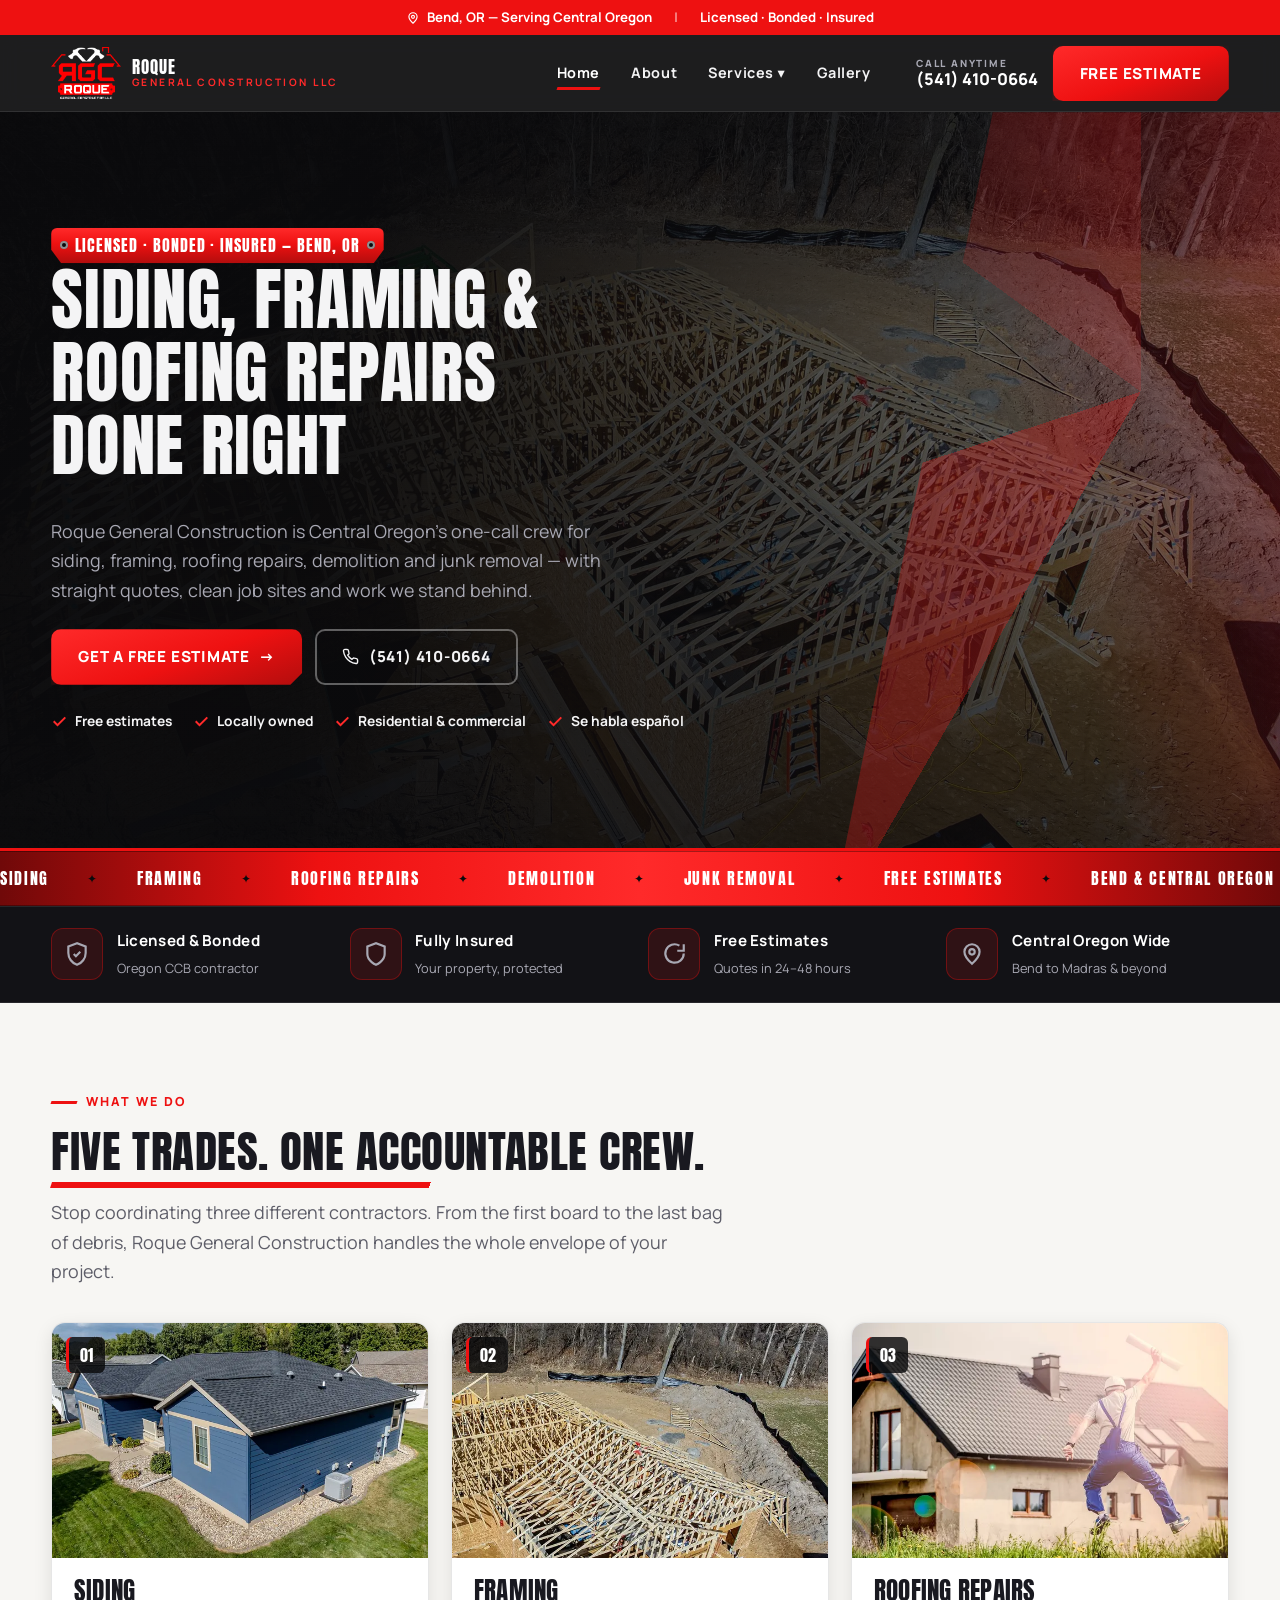
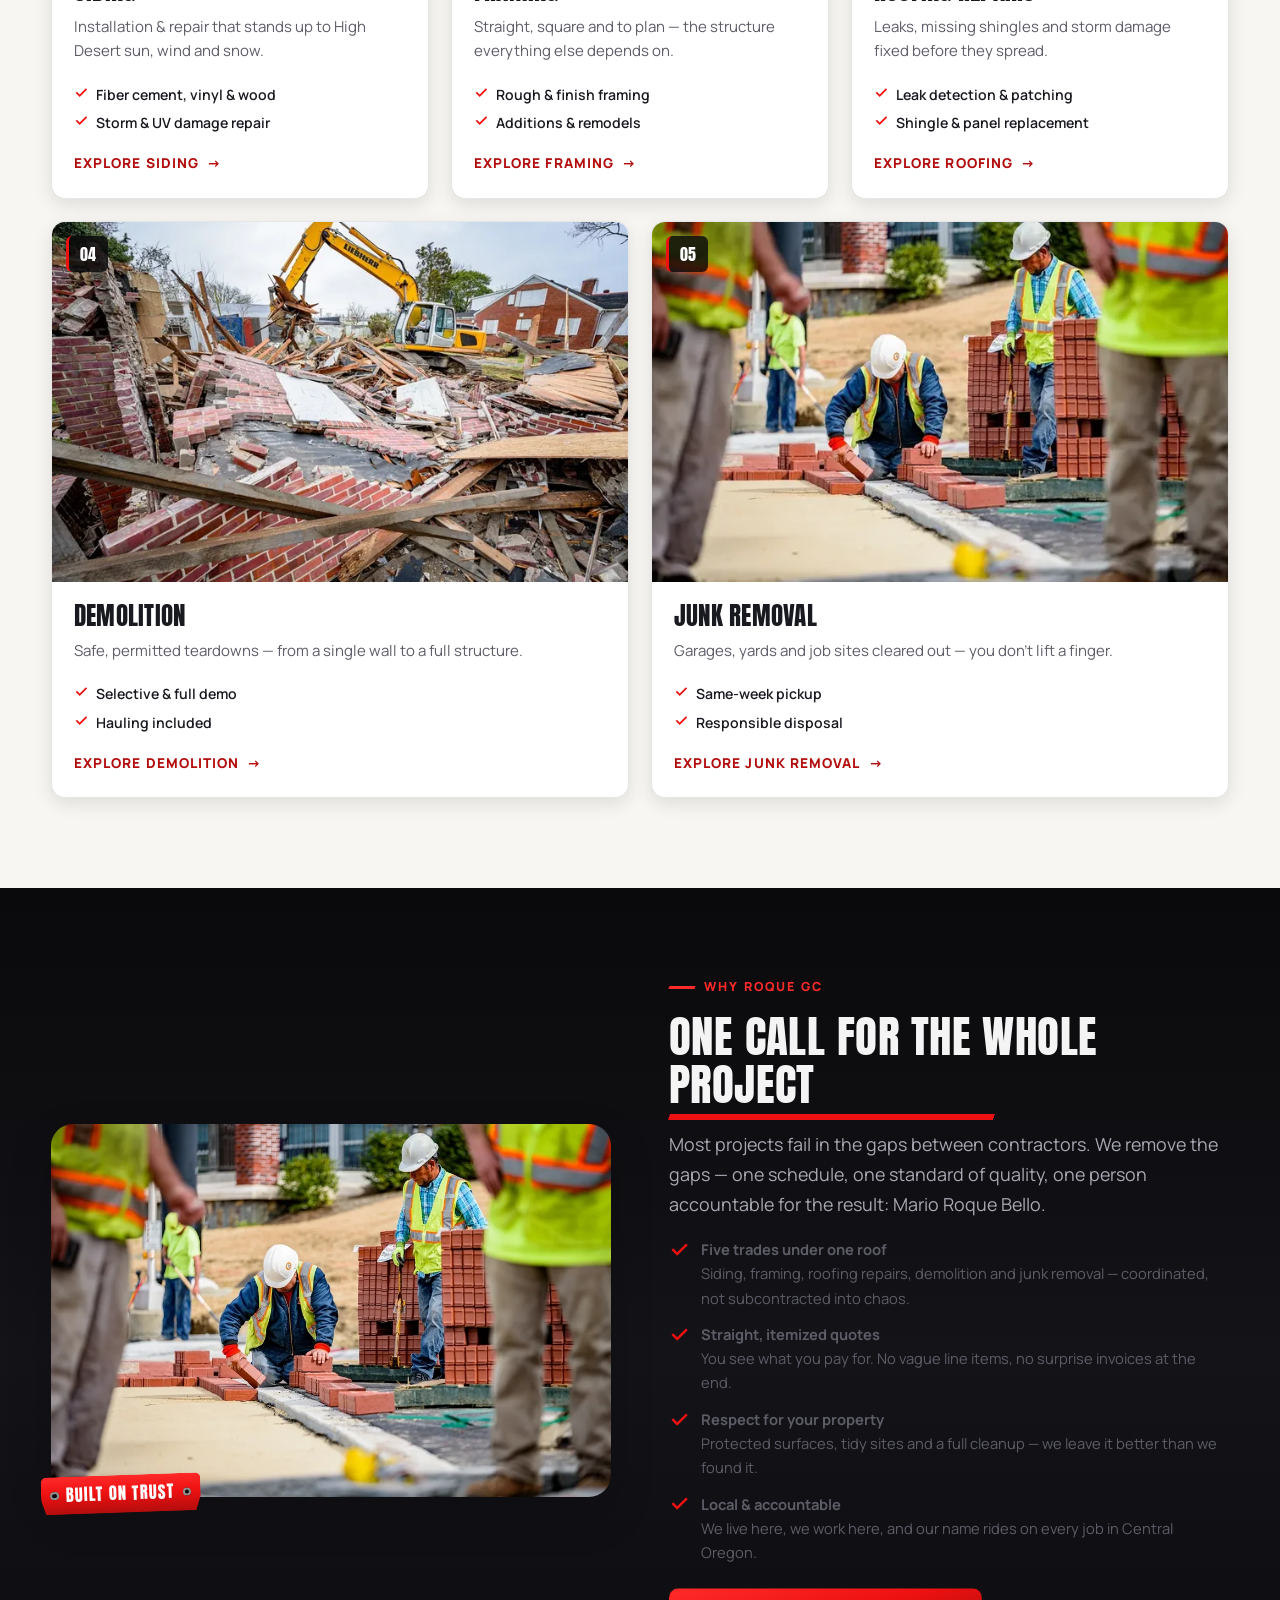
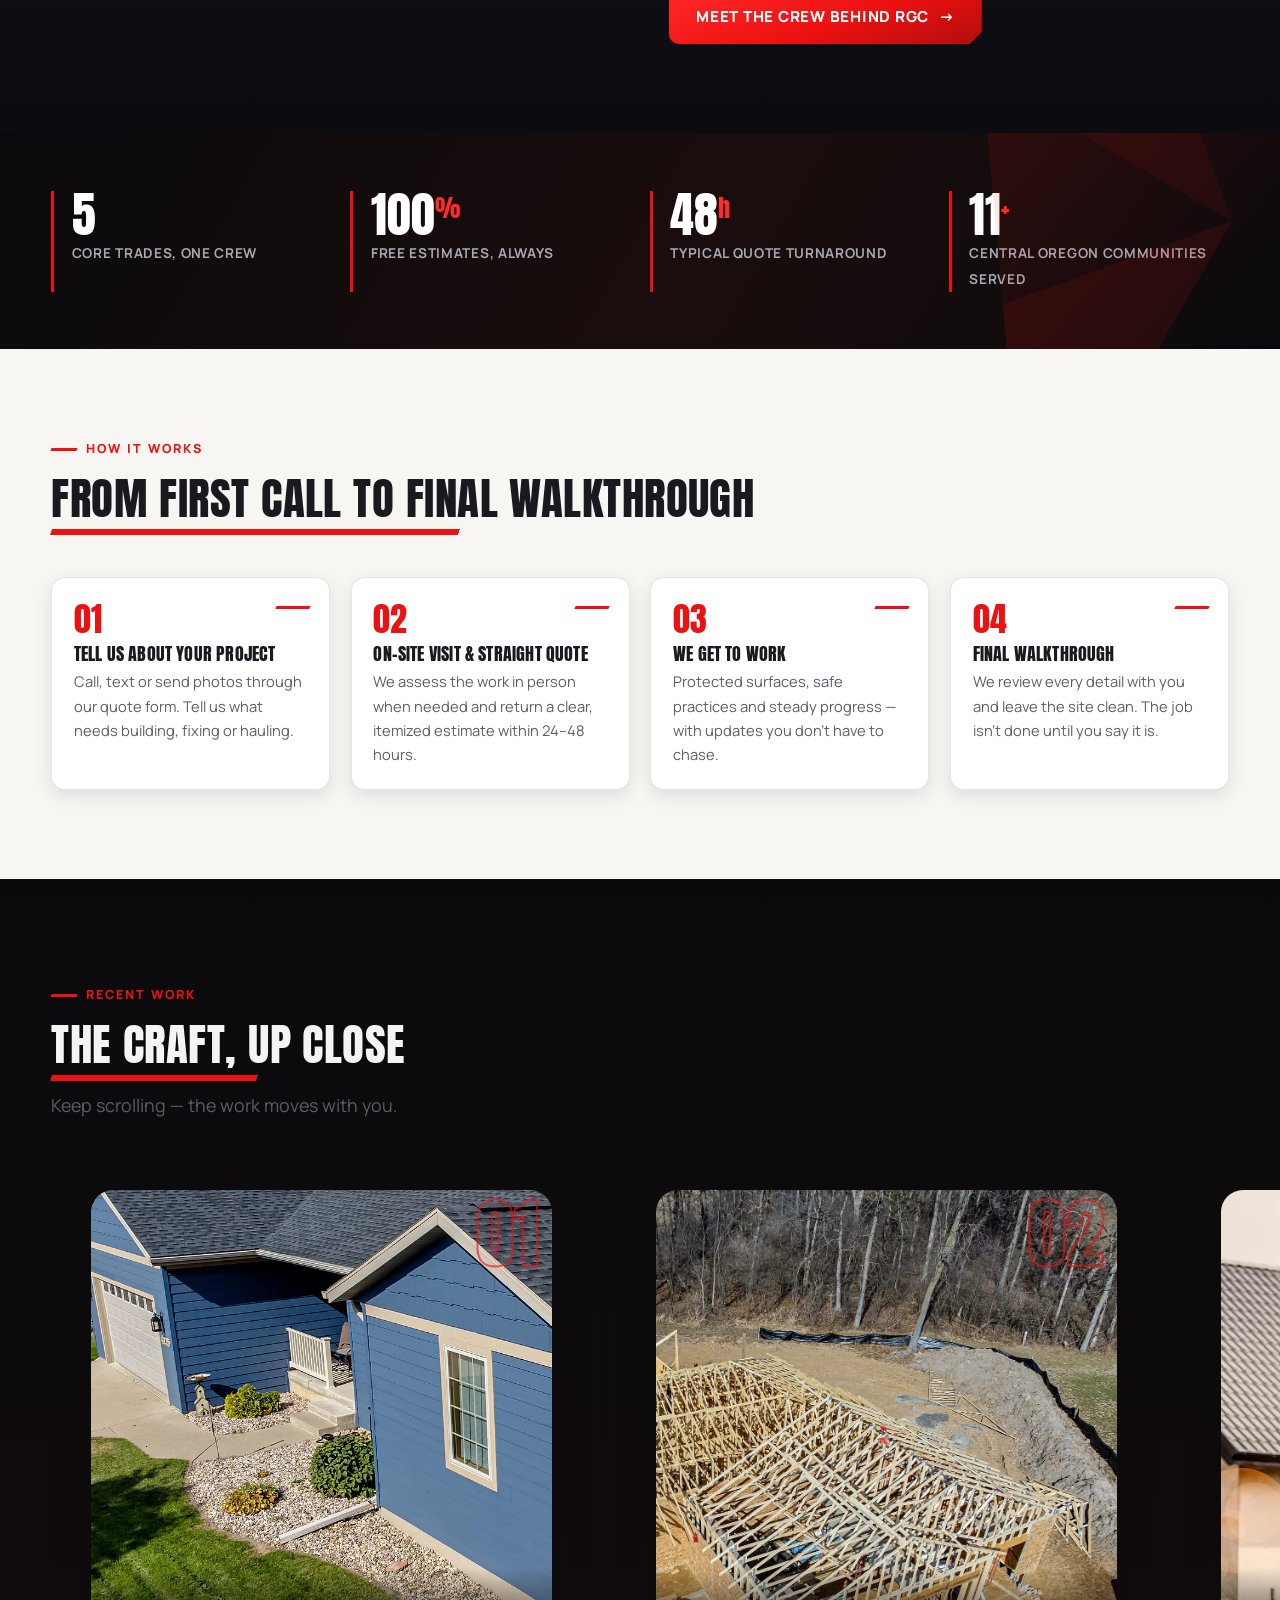
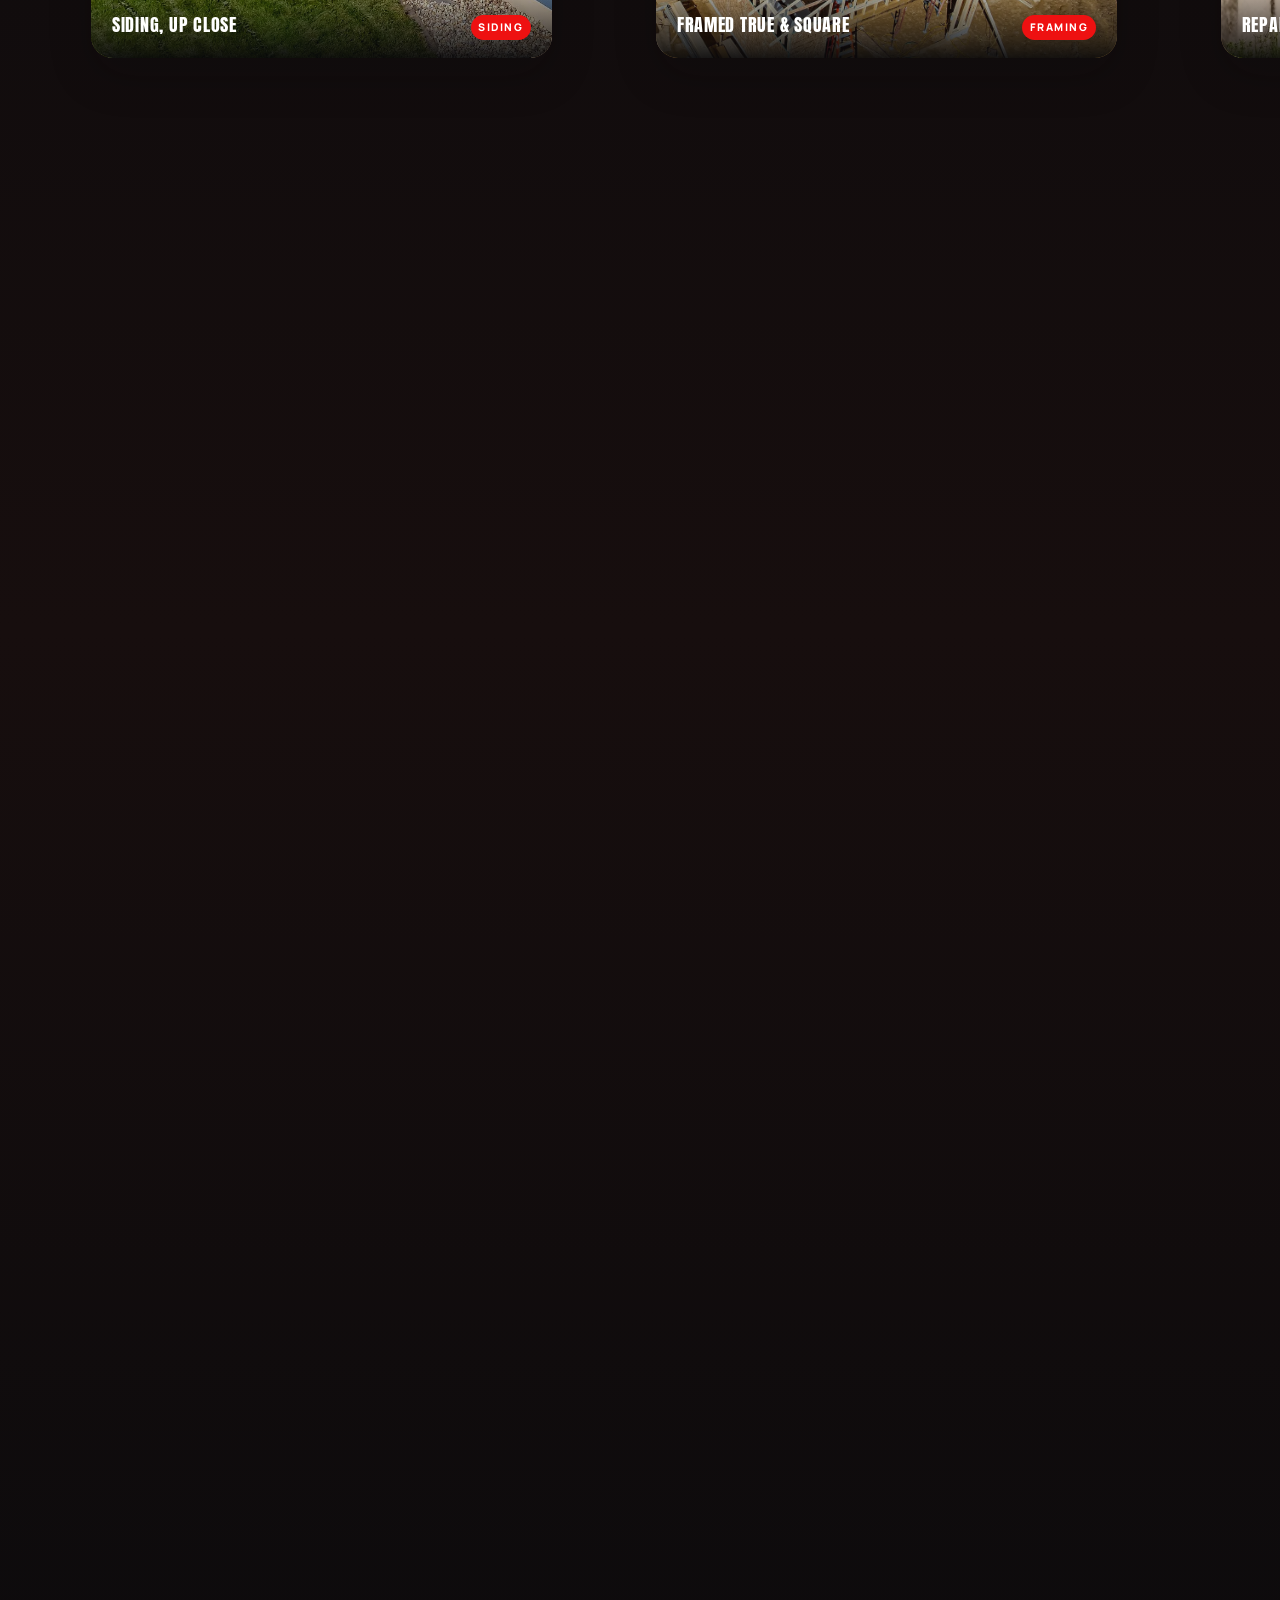
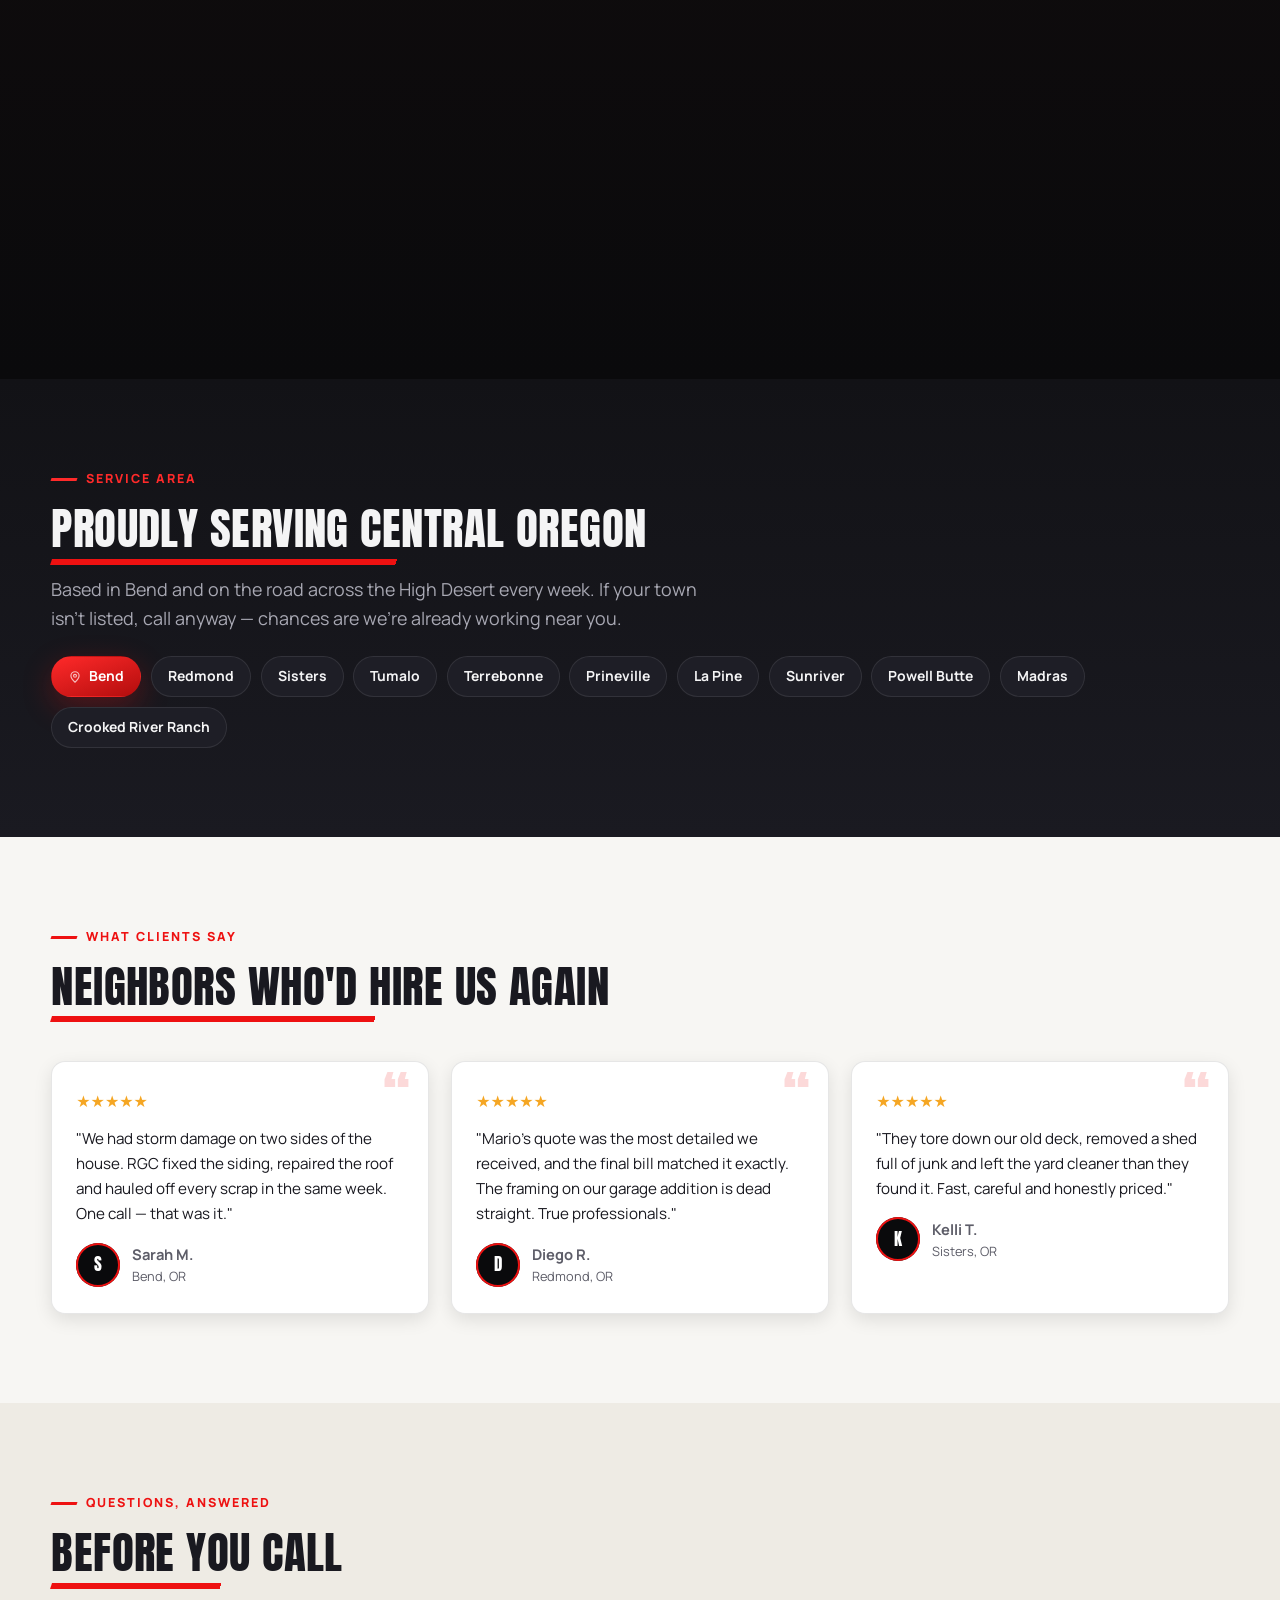
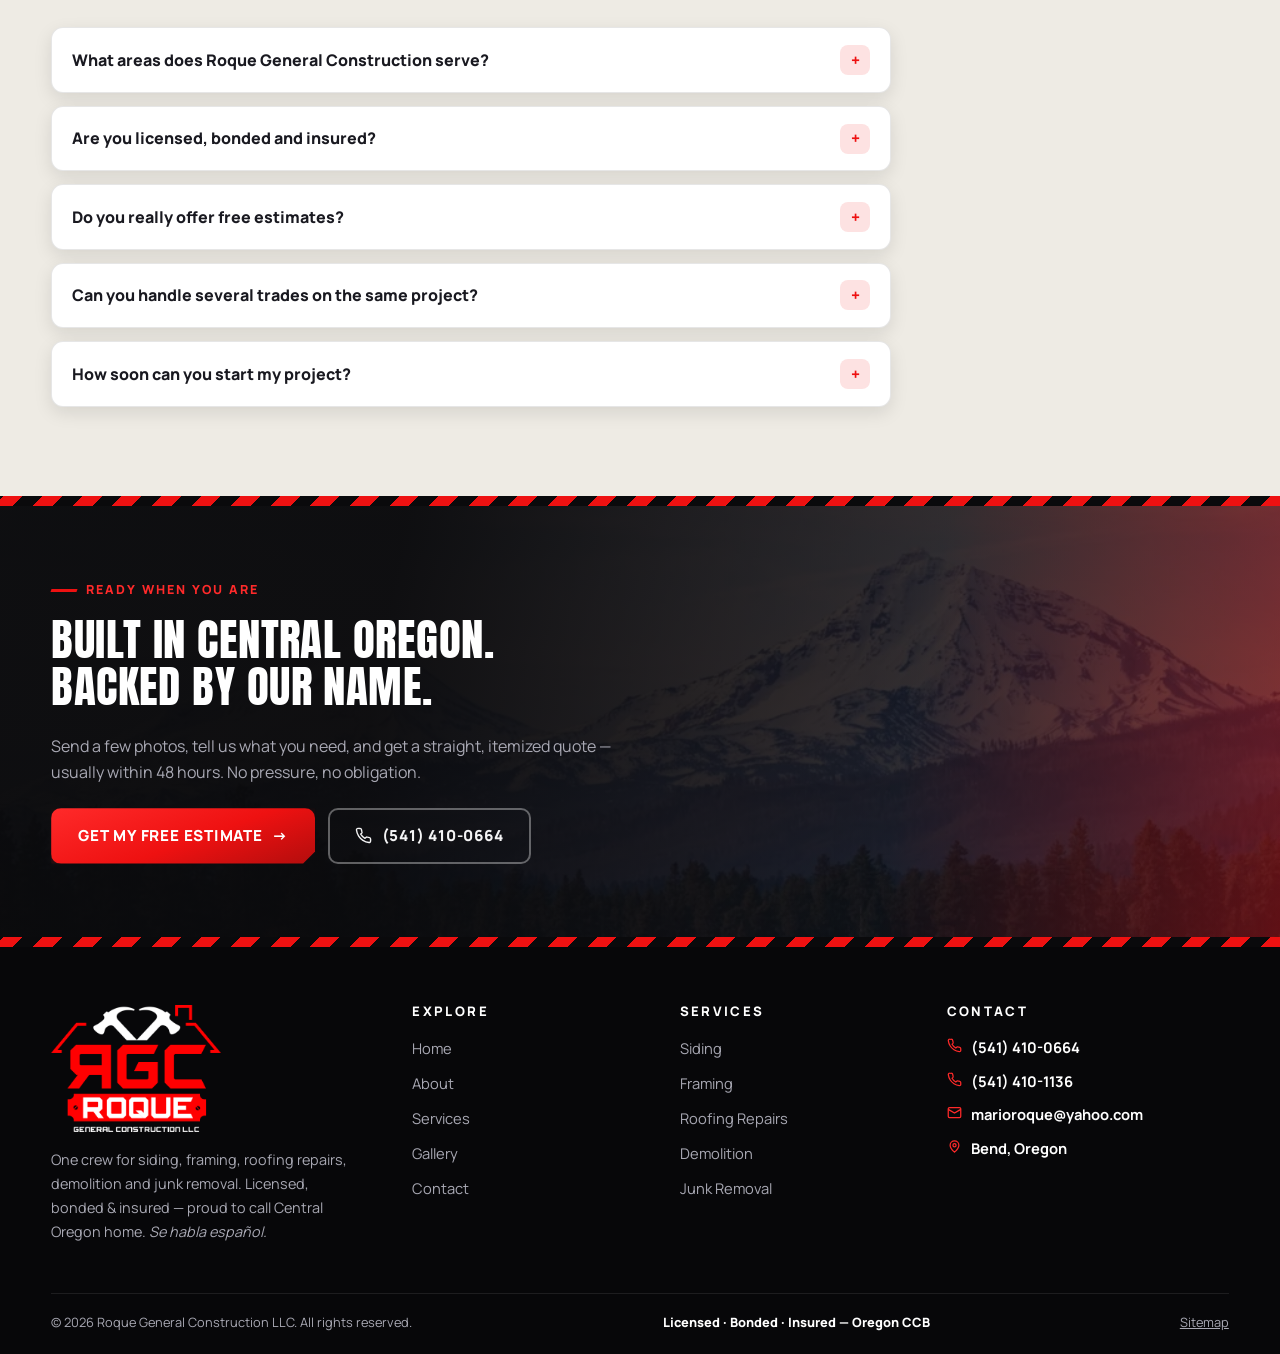
==== index.html @ 1f0d8628 "v1.6 móvil: ocultar barra superior del header (la información vive en el footer); desktop sin cambio" ====
<!DOCTYPE html>
<html lang="en-US">
<head>
  <meta charset="UTF-8">
  <meta name="viewport" content="width=device-width, initial-scale=1">
  <title>General Contractor in Bend, OR | Roque General Construction</title>
  <meta name="description" content="Licensed, bonded & insured general contractor in Bend, OR. Siding, framing, roofing repairs, demolition & junk removal. Free estimates — call (541) 410-0664.">
  <link rel="canonical" href="https://roquegeneralconstruction.com/">
  <meta name="robots" content="index, follow, max-image-preview:large">
  <meta name="geo.region" content="US-OR">
  <meta name="geo.placename" content="Bend, Oregon">
  <meta name="geo.position" content="44.0582;-121.3153">
  <meta name="ICBM" content="44.0582, -121.3153">
  <meta name="theme-color" content="#0a0a0c">

  <!-- Open Graph -->
  <meta property="og:type" content="website">
  <meta property="og:site_name" content="Roque General Construction LLC">
  <meta property="og:title" content="General Contractor in Bend, OR | Roque General Construction">
  <meta property="og:description" content="Siding, framing, roofing repairs, demolition & junk removal in Central Oregon. Licensed, bonded & insured. Free estimates.">
  <meta property="og:url" content="https://roquegeneralconstruction.com/">
  <meta property="og:image" content="https://roquegeneralconstruction.com/og-image.jpg">
  <meta property="og:image:width" content="1200">
  <meta property="og:image:height" content="630">
  <meta property="og:image:alt" content="RGC — Roque General Construction LLC logo on black with red geometric shapes">
  <meta property="og:locale" content="en_US">

  <!-- Twitter -->
  <meta name="twitter:card" content="summary_large_image">
  <meta name="twitter:title" content="General Contractor in Bend, OR | Roque General Construction">
  <meta name="twitter:description" content="Siding, framing, roofing repairs, demolition & junk removal in Central Oregon. Free estimates: (541) 410-0664.">
  <meta name="twitter:image" content="https://roquegeneralconstruction.com/og-image.jpg">

  <!-- Favicons -->
  <link rel="icon" href="/favicon.ico" sizes="48x48">
  <link rel="icon" href="/favicon.svg" type="image/svg+xml">
  <link rel="icon" href="/img/icons/favicon-32x32.png" type="image/png" sizes="32x32">
  <link rel="apple-touch-icon" href="/img/icons/apple-touch-icon.png">
  <link rel="manifest" href="/site.webmanifest">

  <!-- Fonts + CSS -->
  <link rel="preconnect" href="https://fonts.googleapis.com">
  <link rel="preconnect" href="https://fonts.gstatic.com" crossorigin>
  <link href="https://fonts.googleapis.com/css2?family=Anton&family=Manrope:wght@400;500;600;700;800&display=swap" rel="stylesheet">
  <link rel="stylesheet" href="/css/styles.css?v=10">
  <link rel="preload" as="image" href="/img/photos/hero-framing.webp" fetchpriority="high">

  <!-- Datos estructurados -->
  <script type="application/ld+json">
  {
    "@context": "https://schema.org",
    "@graph": [
      {
        "@type": ["GeneralContractor", "HomeAndConstructionBusiness"],
        "@id": "https://roquegeneralconstruction.com/#business",
        "name": "Roque General Construction LLC",
        "alternateName": "RGC — Roque General Construction",
        "url": "https://roquegeneralconstruction.com/",
        "logo": "https://roquegeneralconstruction.com/img/logo-wide.png",
        "image": "https://roquegeneralconstruction.com/og-image.jpg",
        "telephone": ["+1-541-410-0664", "+1-541-410-1136"],
        "email": "marioroque@yahoo.com",
        "founder": {
          "@type": "Person",
          "name": "Mario Roque Bello",
          "jobTitle": "General Contractor"
        },
        "address": {
          "@type": "PostalAddress",
          "addressLocality": "Bend",
          "addressRegion": "OR",
          "postalCode": "97701",
          "addressCountry": "US"
        },
        "geo": { "@type": "GeoCoordinates", "latitude": 44.0582, "longitude": -121.3153 },
        "areaServed": [
          { "@type": "City", "name": "Bend, OR" },
          { "@type": "City", "name": "Redmond, OR" },
          { "@type": "City", "name": "Sisters, OR" },
          { "@type": "City", "name": "Tumalo, OR" },
          { "@type": "City", "name": "Terrebonne, OR" },
          { "@type": "City", "name": "Prineville, OR" },
          { "@type": "City", "name": "La Pine, OR" },
          { "@type": "City", "name": "Sunriver, OR" },
          { "@type": "City", "name": "Powell Butte, OR" },
          { "@type": "City", "name": "Madras, OR" },
          { "@type": "City", "name": "Crooked River Ranch, OR" }
        ],
        "openingHoursSpecification": [
          { "@type": "OpeningHoursSpecification", "dayOfWeek": ["Monday", "Tuesday", "Wednesday", "Thursday", "Friday"], "opens": "07:00", "closes": "18:00" },
          { "@type": "OpeningHoursSpecification", "dayOfWeek": "Saturday", "opens": "08:00", "closes": "14:00" }
        ],
        "priceRange": "$$",
        "slogan": "One crew. Five trades. Built right.",
        "knowsAbout": ["Siding installation", "Siding repair", "Framing", "Roofing repairs", "Roof replacement", "Residential demolition", "Junk removal", "General contracting"]
      },
      {
        "@type": "WebSite",
        "@id": "https://roquegeneralconstruction.com/#website",
        "url": "https://roquegeneralconstruction.com/",
        "name": "Roque General Construction LLC",
        "publisher": { "@id": "https://roquegeneralconstruction.com/#business" },
        "inLanguage": "en-US"
      },
      {
        "@type": "WebPage",
        "@id": "https://roquegeneralconstruction.com/#webpage",
        "url": "https://roquegeneralconstruction.com/",
        "name": "General Contractor in Bend, OR | Roque General Construction",
        "description": "Siding, framing, roofing repairs, demolition & junk removal in Bend and Central Oregon. Licensed, bonded & insured with free estimates.",
        "isPartOf": { "@id": "https://roquegeneralconstruction.com/#website" },
        "about": { "@id": "https://roquegeneralconstruction.com/#business" },
        "inLanguage": "en-US"
      },
      {
        "@type": "OfferCatalog",
        "@id": "https://roquegeneralconstruction.com/#catalog",
        "name": "Construction Services",
        "itemListElement": [
          { "@type": "Offer", "itemOffered": { "@type": "Service", "name": "Siding Installation & Repair", "url": "https://roquegeneralconstruction.com/services/siding" } },
          { "@type": "Offer", "itemOffered": { "@type": "Service", "name": "Framing", "url": "https://roquegeneralconstruction.com/services/framing" } },
          { "@type": "Offer", "itemOffered": { "@type": "Service", "name": "Roofing Repairs", "url": "https://roquegeneralconstruction.com/services/roofing-repairs" } },
          { "@type": "Offer", "itemOffered": { "@type": "Service", "name": "Demolition", "url": "https://roquegeneralconstruction.com/services/demolition" } },
          { "@type": "Offer", "itemOffered": { "@type": "Service", "name": "Junk Removal", "url": "https://roquegeneralconstruction.com/services/junk-removal" } }
        ]
      },
      {
        "@type": "FAQPage",
        "@id": "https://roquegeneralconstruction.com/#faq",
        "mainEntity": [
          {
            "@type": "Question",
            "name": "What areas does Roque General Construction serve?",
            "acceptedAnswer": { "@type": "Answer", "text": "We are based in Bend, Oregon and serve all of Central Oregon, including Redmond, Sisters, Tumalo, Terrebonne, Prineville, La Pine, Sunriver, Powell Butte, Madras and Crooked River Ranch. If you are close by, just call — we will confirm availability the same day." }
          },
          {
            "@type": "Question",
            "name": "Are you licensed, bonded and insured?",
            "acceptedAnswer": { "@type": "Answer", "text": "Yes. Roque General Construction LLC is a licensed, bonded and insured Oregon contractor. We are happy to share our license number and certificate of insurance before any work begins." }
          },
          {
            "@type": "Question",
            "name": "Do you really offer free estimates?",
            "acceptedAnswer": { "@type": "Answer", "text": "Yes — every estimate is 100% free with no obligation. Send a few photos through our quote form or request an on-site visit, and you will get a clear, itemized quote." }
          },
          {
            "@type": "Question",
            "name": "Can you handle several trades on the same project?",
            "acceptedAnswer": { "@type": "Answer", "text": "That is exactly what we do best. With siding, framing, roofing repairs, demolition and junk removal under one roof, you get one crew, one schedule and one point of contact instead of juggling multiple contractors." }
          },
          {
            "@type": "Question",
            "name": "How soon can you start my project?",
            "acceptedAnswer": { "@type": "Answer", "text": "Most estimates are returned within 24 to 48 hours. Scheduling depends on the season and project size, but we always give you a realistic start date up front — and we show up when we say we will." }
          }
        ]
      }
    ]
  }
  </script>

  <script src="/js/main.js?v=10" defer></script>
</head>
<body>
  <a class="skip-link" href="#main">Skip to main content</a>

  <!-- Topbar -->
  <div class="topbar">
    <div class="container topbar__row">
      <span class="tb-item"><svg width="14" height="14" viewBox="0 0 24 24" fill="none" stroke="currentColor" stroke-width="2" stroke-linecap="round" stroke-linejoin="round" aria-hidden="true"><path d="M12 21s7-6.1 7-11a7 7 0 1 0-14 0c0 4.9 7 11 7 11z"/><circle cx="12" cy="10" r="2.5"/></svg>Bend, OR — Serving Central Oregon</span>
      <span class="sep" aria-hidden="true">|</span>
      <span>Licensed · Bonded · Insured</span>
    </div>
  </div>

  <!-- Header -->
  <header class="site-header">
    <div class="container header__row">
      <a class="brand" href="/" aria-current="page">
        <img src="/img/logo-wide.png" alt="RGC — Roque General Construction LLC logo" width="243" height="186">
        <span class="brand__name">
          <b>Roque</b>
          <span>General Construction LLC</span>
        </span>
      </a>
      <nav class="main-nav" aria-label="Main navigation">
        <ul>
          <li><a href="/" aria-current="page">Home</a></li>
          <li><a href="/about">About</a></li>
          <li class="nav-item" id="nav-services">
            <details class="nav-item">
              <summary aria-label="Services menu">Services ▾</summary>
              <div class="nav-drop">
                <a href="/services/siding"><span class="n">01</span> Siding</a>
                <a href="/services/framing"><span class="n">02</span> Framing</a>
                <a href="/services/roofing-repairs"><span class="n">03</span> Roofing Repairs</a>
                <a href="/services/demolition"><span class="n">04</span> Demolition</a>
                <a href="/services/junk-removal"><span class="n">05</span> Junk Removal</a>
                <a href="/services"><span class="n">→</span> All services</a>
              </div>
            </details>
          </li>
          <li><a href="/gallery">Gallery</a></li>
        </ul>
      </nav>
      <div class="header__cta">
        <a class="header__phone" href="tel:+15414100664">
          <small>Call anytime</small>
          <b>(541) 410-0664</b>
        </a>
        <a class="btn btn--primary" href="/contact">Free Estimate</a>
      </div>
      <button class="nav-toggle" aria-label="Open menu" aria-expanded="false" aria-controls="drawer"><span></span></button>
    </div>
  </header>

  <!-- Drawer móvil -->
  <div class="drawer" id="drawer" aria-hidden="true">
    <div class="drawer__scrim"></div>
    <aside class="drawer__panel" role="dialog" aria-modal="true" aria-label="Menu">
      <div class="drawer__head">
        <img src="/img/logo-wide.png" alt="RGC — Roque General Construction LLC" width="145" height="111">
        <button class="drawer__close" aria-label="Close menu">×</button>
      </div>
      <nav aria-label="Mobile navigation">
        <ul>
          <li><a href="/">Home</a></li>
          <li><a href="/about">About</a></li>
          <li>
            <details>
              <summary>Services <span class="chev">▾</span></summary>
              <ul>
                <li><a href="/services/siding">Siding</a></li>
                <li><a href="/services/framing">Framing</a></li>
                <li><a href="/services/roofing-repairs">Roofing Repairs</a></li>
                <li><a href="/services/demolition">Demolition</a></li>
                <li><a href="/services/junk-removal">Junk Removal</a></li>
                <li><a href="/services">All services</a></li>
              </ul>
            </details>
          </li>
          <li><a href="/gallery">Gallery</a></li>
        </ul>
      </nav>
      <div class="drawer__cta">
        <a class="btn btn--primary" href="/contact">Get a Free Estimate</a>
        <a class="btn btn--ghost" href="tel:+15414100664"><svg width="17" height="17" viewBox="0 0 24 24" fill="none" stroke="currentColor" stroke-width="2" stroke-linecap="round" stroke-linejoin="round" aria-hidden="true"><path d="M22 16.9v3a2 2 0 0 1-2.2 2 19.8 19.8 0 0 1-8.6-3.1 19.5 19.5 0 0 1-6-6A19.8 19.8 0 0 1 2.1 4.2 2 2 0 0 1 4.1 2h3a2 2 0 0 1 2 1.7c.1 1 .4 2 .7 2.9a2 2 0 0 1-.4 2.1L8.1 10a16 16 0 0 0 6 6l1.3-1.3a2 2 0 0 1 2.1-.4c.9.3 1.9.6 2.9.7a2 2 0 0 1 1.6 2z"/></svg>(541) 410-0664</a>
        <p class="drawer__meta">Bend, OR · Mon–Fri 7am–6pm, Sat 8am–2pm<br>Licensed · Bonded · Insured</p>
      </div>
    </aside>
  </div>

  <main id="main">
    <!-- HERO -->
    <section class="hero hero--video">
      <video class="hero__bg" autoplay muted loop playsinline preload="metadata" poster="/img/photos/hero-framing.webp" aria-hidden="true" tabindex="-1">
        <source src="/videos/hero-bg.mp4" type="video/mp4">
      </video>
      <div class="hero__overlay" aria-hidden="true"></div>
      <div class="container hero__content">
        <span class="plate">Licensed · Bonded · Insured — Bend, OR</span>
        <h1>Siding, Framing &amp; <span class="accent">Roofing Repairs</span> Done Right</h1>
        <p class="hero__sub">Roque General Construction is Central Oregon's one-call crew for siding, framing, roofing repairs, demolition and junk removal — with straight quotes, clean job sites and work we stand behind.</p>
        <div class="hero__actions">
          <a class="btn btn--primary" href="/contact">Get a Free Estimate <span class="btn-arrow">→</span></a>
          <a class="btn btn--ghost" href="tel:+15414100664"><svg width="17" height="17" viewBox="0 0 24 24" fill="none" stroke="currentColor" stroke-width="2" stroke-linecap="round" stroke-linejoin="round" aria-hidden="true"><path d="M22 16.9v3a2 2 0 0 1-2.2 2 19.8 19.8 0 0 1-8.6-3.1 19.5 19.5 0 0 1-6-6A19.8 19.8 0 0 1 2.1 4.2 2 2 0 0 1 4.1 2h3a2 2 0 0 1 2 1.7c.1 1 .4 2 .7 2.9a2 2 0 0 1-.4 2.1L8.1 10a16 16 0 0 0 6 6l1.3-1.3a2 2 0 0 1 2.1-.4c.9.3 1.9.6 2.9.7a2 2 0 0 1 1.6 2z"/></svg>(541) 410-0664</a>
        </div>
        <ul class="hero__badges">
          <li><svg width="16" height="16" viewBox="0 0 16 16" fill="currentColor" aria-hidden="true"><path d="M6.5 12.5 2 8l1.4-1.4 3.1 3.1L13.6 2.7 15 4.1z"/></svg> Free estimates</li>
          <li><svg width="16" height="16" viewBox="0 0 16 16" fill="currentColor" aria-hidden="true"><path d="M6.5 12.5 2 8l1.4-1.4 3.1 3.1L13.6 2.7 15 4.1z"/></svg> Locally owned</li>
          <li><svg width="16" height="16" viewBox="0 0 16 16" fill="currentColor" aria-hidden="true"><path d="M6.5 12.5 2 8l1.4-1.4 3.1 3.1L13.6 2.7 15 4.1z"/></svg> Residential &amp; commercial</li>
          <li><svg width="16" height="16" viewBox="0 0 16 16" fill="currentColor" aria-hidden="true"><path d="M6.5 12.5 2 8l1.4-1.4 3.1 3.1L13.6 2.7 15 4.1z"/></svg> Se habla español</li>
        </ul>
      </div>
    </section>

    <!-- TICKER DE OFICIOS -->
    <div class="trade-ticker" aria-hidden="true">
      <div class="ticker__track">
        <span>Siding</span><span>Framing</span><span>Roofing Repairs</span><span>Demolition</span><span>Junk Removal</span><span>Free Estimates</span><span>Bend &amp; Central Oregon</span>
        <span>Siding</span><span>Framing</span><span>Roofing Repairs</span><span>Demolition</span><span>Junk Removal</span><span>Free Estimates</span><span>Bend &amp; Central Oregon</span>
      </div>
    </div>

    <!-- TRUSTBAR -->
    <section class="trustbar" aria-label="Why homeowners trust us">
      <div class="container trustbar__grid">
        <div class="trust reveal">
          <span class="trust__icon"><svg width="26" height="26" viewBox="0 0 24 24" fill="none" stroke="currentColor" stroke-width="2" aria-hidden="true"><path d="M12 2 4 5v6c0 5 3.4 9.4 8 11 4.6-1.6 8-6 8-11V5l-8-3z"/><path d="M9 12l2 2 4-4"/></svg></span>
          <div><b>Licensed &amp; Bonded</b><span>Oregon CCB contractor</span></div>
        </div>
        <div class="trust reveal reveal-d1">
          <span class="trust__icon"><svg width="26" height="26" viewBox="0 0 24 24" fill="none" stroke="currentColor" stroke-width="2" aria-hidden="true"><path d="M12 22s8-3.5 8-10V5l-8-3-8 3v7c0 6.5 8 10 8 10z"/></svg></span>
          <div><b>Fully Insured</b><span>Your property, protected</span></div>
        </div>
        <div class="trust reveal reveal-d2">
          <span class="trust__icon"><svg width="26" height="26" viewBox="0 0 24 24" fill="none" stroke="currentColor" stroke-width="2" aria-hidden="true"><path d="M21 11.5a8.5 8.5 0 1 1-4-7.2"/><path d="M21 3v6h-6"/></svg></span>
          <div><b>Free Estimates</b><span>Quotes in 24–48 hours</span></div>
        </div>
        <div class="trust reveal reveal-d3">
          <span class="trust__icon"><svg width="26" height="26" viewBox="0 0 24 24" fill="none" stroke="currentColor" stroke-width="2" aria-hidden="true"><path d="M12 21s7-6.1 7-11a7 7 0 1 0-14 0c0 4.9 7 11 7 11z"/><circle cx="12" cy="10" r="2.5"/></svg></span>
          <div><b>Central Oregon Wide</b><span>Bend to Madras &amp; beyond</span></div>
        </div>
      </div>
    </section>

    <!-- SERVICIOS -->
    <section class="section" id="services">
      <div class="container">
        <p class="eyebrow">What we do</p>
        <h2 class="headline-mark">Five trades. One accountable crew.</h2>
        <p class="lead" style="margin-bottom:2.2rem">Stop coordinating three different contractors. From the first board to the last bag of debris, Roque General Construction handles the whole envelope of your project.</p>
        <div class="services-grid services-grid--5">
          <a class="service-card reveal" href="/services/siding">
            <span class="service-card__media">
              <span class="service-card__num">01</span>
              <img src="/img/photos/siding-house-640.webp" alt="House with freshly installed blue fiber cement siding and a new dark shingle roof" loading="lazy" width="680" height="510">
            </span>
            <span class="service-card__body">
              <h3>Siding</h3>
              <p>Installation &amp; repair that stands up to High Desert sun, wind and snow.</p>
              <ul class="service-card__list">
                <li><svg width="14" height="14" viewBox="0 0 16 16" fill="currentColor" aria-hidden="true"><path d="M6.5 12.5 2 8l1.4-1.4 3.1 3.1L13.6 2.7 15 4.1z"/></svg> Fiber cement, vinyl &amp; wood</li>
                <li><svg width="14" height="14" viewBox="0 0 16 16" fill="currentColor" aria-hidden="true"><path d="M6.5 12.5 2 8l1.4-1.4 3.1 3.1L13.6 2.7 15 4.1z"/></svg> Storm &amp; UV damage repair</li>
              </ul>
              <span class="service-card__more">Explore Siding <span class="btn-arrow">→</span></span>
            </span>
          </a>
          <a class="service-card reveal reveal-d1" href="/services/framing">
            <span class="service-card__media">
              <span class="service-card__num">02</span>
              <img src="/img/photos/framing-aerial-640.webp" alt="Aerial view of new roof trusses framed on a residential build" loading="lazy" width="680" height="613">
            </span>
            <span class="service-card__body">
              <h3>Framing</h3>
              <p>Straight, square and to plan — the structure everything else depends on.</p>
              <ul class="service-card__list">
                <li><svg width="14" height="14" viewBox="0 0 16 16" fill="currentColor" aria-hidden="true"><path d="M6.5 12.5 2 8l1.4-1.4 3.1 3.1L13.6 2.7 15 4.1z"/></svg> Rough &amp; finish framing</li>
                <li><svg width="14" height="14" viewBox="0 0 16 16" fill="currentColor" aria-hidden="true"><path d="M6.5 12.5 2 8l1.4-1.4 3.1 3.1L13.6 2.7 15 4.1z"/></svg> Additions &amp; remodels</li>
              </ul>
              <span class="service-card__more">Explore Framing <span class="btn-arrow">→</span></span>
            </span>
          </a>
          <a class="service-card reveal reveal-d2" href="/services/roofing-repairs">
            <span class="service-card__media">
              <span class="service-card__num">03</span>
              <img src="/img/photos/roofing-worker-640.webp" alt="Roofer securing metal roofing panels with a hammer under a warm sky" loading="lazy" width="680" height="452">
            </span>
            <span class="service-card__body">
              <h3>Roofing Repairs</h3>
              <p>Leaks, missing shingles and storm damage fixed before they spread.</p>
              <ul class="service-card__list">
                <li><svg width="14" height="14" viewBox="0 0 16 16" fill="currentColor" aria-hidden="true"><path d="M6.5 12.5 2 8l1.4-1.4 3.1 3.1L13.6 2.7 15 4.1z"/></svg> Leak detection &amp; patching</li>
                <li><svg width="14" height="14" viewBox="0 0 16 16" fill="currentColor" aria-hidden="true"><path d="M6.5 12.5 2 8l1.4-1.4 3.1 3.1L13.6 2.7 15 4.1z"/></svg> Shingle &amp; panel replacement</li>
              </ul>
              <span class="service-card__more">Explore Roofing <span class="btn-arrow">→</span></span>
            </span>
          </a>
          <a class="service-card reveal" href="/services/demolition">
            <span class="service-card__media">
              <span class="service-card__num">04</span>
              <img src="/img/photos/demolition-excavator-640.webp" alt="Excavator tearing down an old structure at a residential demolition site" loading="lazy" width="680" height="452">
            </span>
            <span class="service-card__body">
              <h3>Demolition</h3>
              <p>Safe, permitted teardowns — from a single wall to a full structure.</p>
              <ul class="service-card__list">
                <li><svg width="14" height="14" viewBox="0 0 16 16" fill="currentColor" aria-hidden="true"><path d="M6.5 12.5 2 8l1.4-1.4 3.1 3.1L13.6 2.7 15 4.1z"/></svg> Selective &amp; full demo</li>
                <li><svg width="14" height="14" viewBox="0 0 16 16" fill="currentColor" aria-hidden="true"><path d="M6.5 12.5 2 8l1.4-1.4 3.1 3.1L13.6 2.7 15 4.1z"/></svg> Hauling included</li>
              </ul>
              <span class="service-card__more">Explore Demolition <span class="btn-arrow">→</span></span>
            </span>
          </a>
          <a class="service-card reveal reveal-d1" href="/services/junk-removal">
            <span class="service-card__media">
              <span class="service-card__num">05</span>
              <img src="/img/photos/crew-hivis-640.webp" alt="RGC crew loading debris and junk on a work site" loading="lazy" width="680" height="452">
            </span>
            <span class="service-card__body">
              <h3>Junk Removal</h3>
              <p>Garages, yards and job sites cleared out — you don't lift a finger.</p>
              <ul class="service-card__list">
                <li><svg width="14" height="14" viewBox="0 0 16 16" fill="currentColor" aria-hidden="true"><path d="M6.5 12.5 2 8l1.4-1.4 3.1 3.1L13.6 2.7 15 4.1z"/></svg> Same-week pickup</li>
                <li><svg width="14" height="14" viewBox="0 0 16 16" fill="currentColor" aria-hidden="true"><path d="M6.5 12.5 2 8l1.4-1.4 3.1 3.1L13.6 2.7 15 4.1z"/></svg> Responsible disposal</li>
              </ul>
              <span class="service-card__more">Explore Junk Removal <span class="btn-arrow">→</span></span>
            </span>
          </a>
        </div>
      </div>
    </section>

    <!-- POR QUÉ RGC -->
    <section class="section section--dark">
      <div class="container split">
        <div class="split__media reveal">
          <img src="/img/photos/crew-hivis.webp" alt="Roque General Construction crew members working together on a build site" loading="lazy" width="1024" height="681">
          <span class="plate plate-float">Built on trust</span>
        </div>
        <div class="reveal reveal-d1">
          <p class="eyebrow">Why Roque GC</p>
          <h2 class="headline-mark">One call for the whole project</h2>
          <p class="lead">Most projects fail in the gaps between contractors. We remove the gaps — one schedule, one standard of quality, one person accountable for the result: Mario Roque Bello.</p>
          <ul class="checklist">
            <li><svg width="20" height="20" viewBox="0 0 16 16" fill="currentColor" aria-hidden="true"><path d="M6.5 12.5 2 8l1.4-1.4 3.1 3.1L13.6 2.7 15 4.1z"/></svg><span><b>Five trades under one roof</b> <span>Siding, framing, roofing repairs, demolition and junk removal — coordinated, not subcontracted into chaos.</span></span></li>
            <li><svg width="20" height="20" viewBox="0 0 16 16" fill="currentColor" aria-hidden="true"><path d="M6.5 12.5 2 8l1.4-1.4 3.1 3.1L13.6 2.7 15 4.1z"/></svg><span><b>Straight, itemized quotes</b> <span>You see what you pay for. No vague line items, no surprise invoices at the end.</span></span></li>
            <li><svg width="20" height="20" viewBox="0 0 16 16" fill="currentColor" aria-hidden="true"><path d="M6.5 12.5 2 8l1.4-1.4 3.1 3.1L13.6 2.7 15 4.1z"/></svg><span><b>Respect for your property</b> <span>Protected surfaces, tidy sites and a full cleanup — we leave it better than we found it.</span></span></li>
            <li><svg width="20" height="20" viewBox="0 0 16 16" fill="currentColor" aria-hidden="true"><path d="M6.5 12.5 2 8l1.4-1.4 3.1 3.1L13.6 2.7 15 4.1z"/></svg><span><b>Local &amp; accountable</b> <span>We live here, we work here, and our name rides on every job in Central Oregon.</span></span></li>
          </ul>
          <a class="btn btn--primary" href="/about">Meet the crew behind RGC <span class="btn-arrow">→</span></a>
        </div>
      </div>
    </section>

    <!-- STATS -->
    <section class="stats section--tight" aria-label="Roque General Construction in numbers">
      <div class="container stats__grid">
        <div class="stat reveal"><b><span data-counter="5">5</span></b><span>Core trades, one crew</span></div>
        <div class="stat reveal reveal-d1"><b><span data-counter="100">100</span><sup>%</sup></b><span>Free estimates, always</span></div>
        <div class="stat reveal reveal-d2"><b><span data-counter="48">48</span><sup>h</sup></b><span>Typical quote turnaround</span></div>
        <div class="stat reveal reveal-d3"><b><span data-counter="11">11</span><sup>+</sup></b><span>Central Oregon communities served</span></div>
      </div>
    </section>

    <!-- PROCESO -->
    <section class="section">
      <div class="container">
        <p class="eyebrow">How it works</p>
        <h2 class="headline-mark">From first call to final walkthrough</h2>
        <ol class="steps">
          <li class="reveal">
            <h3>Tell us about your project</h3>
            <p>Call, text or send photos through our quote form. Tell us what needs building, fixing or hauling.</p>
          </li>
          <li class="reveal reveal-d1">
            <h3>On-site visit &amp; straight quote</h3>
            <p>We assess the work in person when needed and return a clear, itemized estimate within 24–48 hours.</p>
          </li>
          <li class="reveal reveal-d2">
            <h3>We get to work</h3>
            <p>Protected surfaces, safe practices and steady progress — with updates you don't have to chase.</p>
          </li>
          <li class="reveal reveal-d3">
            <h3>Final walkthrough</h3>
            <p>We review every detail with you and leave the site clean. The job isn't done until you say it is.</p>
          </li>
        </ol>
      </div>
    </section>

    <!-- TRABAJO: SCROLL HORIZONTAL PILOTEADO -->
    <section class="hscroll" id="work">
      <div class="hscroll__sticky">
        <div class="hscroll__inner">
          <div>
            <p class="eyebrow">Recent work</p>
            <h2 class="headline-mark">The craft, up close</h2>
            <p class="lead">Keep scrolling — the work moves with you.</p>
          </div>
          <span class="hs-hint" aria-hidden="true">Swipe
            <svg width="16" height="16" viewBox="0 0 24 24" fill="none" stroke="currentColor" stroke-width="2.5" stroke-linecap="round" stroke-linejoin="round"><path d="m9 18 6-6-6-6"/></svg>
          </span>
        </div>
        <div class="hscroll__track">
          <figure class="hp">
            <span class="hp__num" aria-hidden="true">01</span>
            <img src="/img/photos/siding-detail.webp" alt="Close-up of new fiber cement siding and crisp corner trim" loading="lazy" width="920" height="780">
            <figcaption><b>Siding, up close</b><span class="hp__tag">Siding</span></figcaption>
          </figure>
          <figure class="hp">
            <span class="hp__num" aria-hidden="true">02</span>
            <img src="/img/photos/framing-aerial.webp" alt="Aerial view of new wooden roof trusses framed on a residential build" loading="lazy" width="1220" height="1101">
            <figcaption><b>Framed true &amp; square</b><span class="hp__tag">Framing</span></figcaption>
          </figure>
          <figure class="hp">
            <span class="hp__num" aria-hidden="true">03</span>
            <img src="/img/photos/roofing-detail.webp" alt="Roofer fastening panels during an active roof repair" loading="lazy" width="860" height="630">
            <figcaption><b>Repairs that hold</b><span class="hp__tag">Roofing</span></figcaption>
          </figure>
          <figure class="hp">
            <span class="hp__num" aria-hidden="true">04</span>
            <img src="/img/photos/demolition-swing.webp" alt="Excavator arm swinging through a controlled teardown" loading="lazy" width="794" height="610">
            <figcaption><b>Controlled teardowns</b><span class="hp__tag">Demolition</span></figcaption>
          </figure>
          <figure class="hp">
            <span class="hp__num" aria-hidden="true">05</span>
            <img src="/img/photos/crew-hivis.webp" alt="RGC crew loading debris — we do the heavy lifting" loading="lazy" width="1024" height="681">
            <figcaption><b>Heavy lifting included</b><span class="hp__tag">Junk Removal</span></figcaption>
          </figure>
          <a class="hp hp--cta" href="/gallery">
            <b>View the full gallery</b>
            <span>Open gallery →</span>
          </a>
        </div>
      </div>
    </section>

    <!-- ÁREA DE SERVICIO -->
    <section class="section section--panel">
      <div class="container">
        <p class="eyebrow">Service area</p>
        <h2 class="headline-mark">Proudly serving Central Oregon</h2>
        <p class="lead">Based in Bend and on the road across the High Desert every week. If your town isn't listed, call anyway — chances are we're already working near you.</p>
        <div class="area-chips">
          <span class="chip chip--hot"><svg width="14" height="14" viewBox="0 0 24 24" fill="none" stroke="currentColor" stroke-width="2" stroke-linecap="round" stroke-linejoin="round" aria-hidden="true"><path d="M12 21s7-6.1 7-11a7 7 0 1 0-14 0c0 4.9 7 11 7 11z"/><circle cx="12" cy="10" r="2.5"/></svg>Bend</span>
          <span class="chip">Redmond</span>
          <span class="chip">Sisters</span>
          <span class="chip">Tumalo</span>
          <span class="chip">Terrebonne</span>
          <span class="chip">Prineville</span>
          <span class="chip">La Pine</span>
          <span class="chip">Sunriver</span>
          <span class="chip">Powell Butte</span>
          <span class="chip">Madras</span>
          <span class="chip">Crooked River Ranch</span>
        </div>
      </div>
    </section>

    <!-- TESTIMONIOS -->
    <section class="section">
      <div class="container">
        <div style="display:flex;flex-wrap:wrap;gap:1rem;align-items:flex-end;justify-content:space-between">
          <div>
            <p class="eyebrow">What clients say</p>
            <h2 class="headline-mark">Neighbors who'd hire us again</h2>
          </div>
          <span class="rv-hint" aria-hidden="true">Swipe
            <svg width="16" height="16" viewBox="0 0 24 24" fill="none" stroke="currentColor" stroke-width="2.5" stroke-linecap="round" stroke-linejoin="round"><path d="m9 18 6-6-6-6"/></svg>
          </span>
        </div>
        <div class="reviews-grid" style="margin-top:1.8rem">
          <article class="review reveal">
            <span class="stars" aria-label="5 out of 5 stars">★★★★★</span>
            <p>"We had storm damage on two sides of the house. RGC fixed the siding, repaired the roof and hauled off every scrap in the same week. One call — that was it."</p>
            <footer><span class="avatar" aria-hidden="true">S</span><span><b>Sarah M.</b><span>Bend, OR</span></span></footer>
          </article>
          <article class="review reveal reveal-d1">
            <span class="stars" aria-label="5 out of 5 stars">★★★★★</span>
            <p>"Mario's quote was the most detailed we received, and the final bill matched it exactly. The framing on our garage addition is dead straight. True professionals."</p>
            <footer><span class="avatar" aria-hidden="true">D</span><span><b>Diego R.</b><span>Redmond, OR</span></span></footer>
          </article>
          <article class="review reveal reveal-d2">
            <span class="stars" aria-label="5 out of 5 stars">★★★★★</span>
            <p>"They tore down our old deck, removed a shed full of junk and left the yard cleaner than they found it. Fast, careful and honestly priced."</p>
            <footer><span class="avatar" aria-hidden="true">K</span><span><b>Kelli T.</b><span>Sisters, OR</span></span></footer>
          </article>
        </div>
      </div>
    </section>

    <!-- FAQ -->
    <section class="section section--paper2" id="faq">
      <div class="container">
        <p class="eyebrow">Questions, answered</p>
        <h2 class="headline-mark">Before you call</h2>
        <div class="faq" style="margin-top:1.8rem">
          <details>
            <summary>What areas does Roque General Construction serve? <span class="chev" aria-hidden="true">+</span></summary>
            <div class="faq__a"><p>We are based in Bend, Oregon and serve all of Central Oregon, including Redmond, Sisters, Tumalo, Terrebonne, Prineville, La Pine, Sunriver, Powell Butte, Madras and Crooked River Ranch. If you are close by, just call — we will confirm availability the same day.</p></div>
          </details>
          <details>
            <summary>Are you licensed, bonded and insured? <span class="chev" aria-hidden="true">+</span></summary>
            <div class="faq__a"><p>Yes. Roque General Construction LLC is a licensed, bonded and insured Oregon contractor. We are happy to share our license number and certificate of insurance before any work begins.</p></div>
          </details>
          <details>
            <summary>Do you really offer free estimates? <span class="chev" aria-hidden="true">+</span></summary>
            <div class="faq__a"><p>Yes — every estimate is 100% free with no obligation. Send a few photos through our quote form or request an on-site visit, and you will get a clear, itemized quote.</p></div>
          </details>
          <details>
            <summary>Can you handle several trades on the same project? <span class="chev" aria-hidden="true">+</span></summary>
            <div class="faq__a"><p>That is exactly what we do best. With siding, framing, roofing repairs, demolition and junk removal under one roof, you get one crew, one schedule and one point of contact instead of juggling multiple contractors.</p></div>
          </details>
          <details>
            <summary>How soon can you start my project? <span class="chev" aria-hidden="true">+</span></summary>
            <div class="faq__a"><p>Most estimates are returned within 24 to 48 hours. Scheduling depends on the season and project size, but we always give you a realistic start date up front — and we show up when we say we will.</p></div>
          </details>
        </div>
      </div>
    </section>

    <!-- CTA BAND -->
    <div class="hazard" aria-hidden="true"></div>
    <section class="cta-band">
      <div class="cta-band__bg" aria-hidden="true">
        <img src="/img/photos/bend-sisters.webp" alt="" loading="lazy" width="1600" height="1067">
      </div>
      <div class="container">
        <p class="eyebrow" style="color:var(--red-bright)">Ready when you are</p>
        <h2>Built in Central Oregon. Backed by our name.</h2>
        <p>Send a few photos, tell us what you need, and get a straight, itemized quote — usually within 48 hours. No pressure, no obligation.</p>
        <div class="cta-band__actions">
          <a class="btn btn--primary" href="/contact">Get My Free Estimate <span class="btn-arrow">→</span></a>
          <a class="btn btn--ghost" href="tel:+15414100664"><svg width="17" height="17" viewBox="0 0 24 24" fill="none" stroke="currentColor" stroke-width="2" stroke-linecap="round" stroke-linejoin="round" aria-hidden="true"><path d="M22 16.9v3a2 2 0 0 1-2.2 2 19.8 19.8 0 0 1-8.6-3.1 19.5 19.5 0 0 1-6-6A19.8 19.8 0 0 1 2.1 4.2 2 2 0 0 1 4.1 2h3a2 2 0 0 1 2 1.7c.1 1 .4 2 .7 2.9a2 2 0 0 1-.4 2.1L8.1 10a16 16 0 0 0 6 6l1.3-1.3a2 2 0 0 1 2.1-.4c.9.3 1.9.6 2.9.7a2 2 0 0 1 1.6 2z"/></svg>(541) 410-0664</a>
        </div>
      </div>
    </section>
  </main>

  <!-- Footer -->
  <footer class="site-footer">
    <div class="container">
      <div class="footer__grid">
        <div class="footer__brand">
          <img src="/img/logo-wide.png" alt="RGC — Roque General Construction LLC" loading="lazy" width="200" height="150">
          <p>One crew for siding, framing, roofing repairs, demolition and junk removal. Licensed, bonded &amp; insured — proud to call Central Oregon home. <em>Se habla español.</em></p>
        </div>
        <div class="footer__col">
          <h4>Explore</h4>
          <ul>
            <li><a href="/">Home</a></li>
            <li><a href="/about">About</a></li>
            <li><a href="/services">Services</a></li>
            <li><a href="/gallery">Gallery</a></li>
            <li><a href="/contact">Contact</a></li>
          </ul>
        </div>
        <div class="footer__col">
          <h4>Services</h4>
          <ul>
            <li><a href="/services/siding">Siding</a></li>
            <li><a href="/services/framing">Framing</a></li>
            <li><a href="/services/roofing-repairs">Roofing Repairs</a></li>
            <li><a href="/services/demolition">Demolition</a></li>
            <li><a href="/services/junk-removal">Junk Removal</a></li>
          </ul>
        </div>
        <div class="footer__col">
          <h4>Contact</h4>
          <p class="f-line"><svg width="15" height="15" viewBox="0 0 24 24" fill="none" stroke="currentColor" stroke-width="2" aria-hidden="true"><path d="M22 16.9v3a2 2 0 0 1-2.2 2 19.8 19.8 0 0 1-8.6-3.1 19.5 19.5 0 0 1-6-6A19.8 19.8 0 0 1 2.1 4.2 2 2 0 0 1 4.1 2h3a2 2 0 0 1 2 1.7c.1 1 .4 2 .7 2.9a2 2 0 0 1-.4 2.1L8.1 10a16 16 0 0 0 6 6l1.3-1.3a2 2 0 0 1 2.1-.4c.9.3 1.9.6 2.9.7a2 2 0 0 1 1.6 2z"/></svg><a href="tel:+15414100664">(541) 410-0664</a></p>
          <p class="f-line"><svg width="15" height="15" viewBox="0 0 24 24" fill="none" stroke="currentColor" stroke-width="2" aria-hidden="true"><path d="M22 16.9v3a2 2 0 0 1-2.2 2 19.8 19.8 0 0 1-8.6-3.1 19.5 19.5 0 0 1-6-6A19.8 19.8 0 0 1 2.1 4.2 2 2 0 0 1 4.1 2h3a2 2 0 0 1 2 1.7c.1 1 .4 2 .7 2.9a2 2 0 0 1-.4 2.1L8.1 10a16 16 0 0 0 6 6l1.3-1.3a2 2 0 0 1 2.1-.4c.9.3 1.9.6 2.9.7a2 2 0 0 1 1.6 2z"/></svg><a href="tel:+15414101136">(541) 410-1136</a></p>
          <p class="f-line"><svg width="15" height="15" viewBox="0 0 24 24" fill="none" stroke="currentColor" stroke-width="2" aria-hidden="true"><rect x="2" y="4" width="20" height="16" rx="2"/><path d="m22 7-10 6L2 7"/></svg><a href="mailto:marioroque@yahoo.com">marioroque@yahoo.com</a></p>
          <p class="f-line"><svg width="15" height="15" viewBox="0 0 24 24" fill="none" stroke="currentColor" stroke-width="2" aria-hidden="true"><path d="M12 21s7-6.1 7-11a7 7 0 1 0-14 0c0 4.9 7 11 7 11z"/><circle cx="12" cy="10" r="2.5"/></svg><span style="color:#fff;font-weight:700">Bend, Oregon</span></p>
        </div>
      </div>
      <div class="footer-legal">
        <span>© <span data-year>2026</span> Roque General Construction LLC. All rights reserved.</span>
        <span class="ccb">Licensed · Bonded · Insured — Oregon CCB</span>
        <span><a href="/sitemap.xml">Sitemap</a></span>
      </div>
    </div>
  </footer>

  <!-- CTA móvil fija -->
  <div class="mobile-cta">
    <a href="tel:+15414100664"><svg width="16" height="16" viewBox="0 0 24 24" fill="none" stroke="currentColor" stroke-width="2" stroke-linecap="round" stroke-linejoin="round" aria-hidden="true"><path d="M22 16.9v3a2 2 0 0 1-2.2 2 19.8 19.8 0 0 1-8.6-3.1 19.5 19.5 0 0 1-6-6A19.8 19.8 0 0 1 2.1 4.2 2 2 0 0 1 4.1 2h3a2 2 0 0 1 2 1.7c.1 1 .4 2 .7 2.9a2 2 0 0 1-.4 2.1L8.1 10a16 16 0 0 0 6 6l1.3-1.3a2 2 0 0 1 2.1-.4c.9.3 1.9.6 2.9.7a2 2 0 0 1 1.6 2z"/></svg>Call Now</a>
    <a href="/contact">Free Estimate →</a>
  </div>

  <button class="back-top" aria-label="Back to top">↑</button>
</body>
</html>
---- css/styles.css ----
/* =========================================================
   ROQUE GENERAL CONSTRUCTION LLC — Hoja de estilos única
   Design system: negro de marca + rojo RGC + blanco
   Motivos firma: placa remachada, corte diagonal, low-poly
   ========================================================= */

/* ---------- 1. Tokens ---------- */
:root{
  /* Marca */
  --ink:#0a0a0c;
  --ink-2:#121216;
  --panel:#17171d;
  --panel-2:#1e1e26;
  --red:#ee1111;
  --red-bright:#ff2a2a;
  --red-deep:#b30d0d;
  --red-dark:#700909;
  --paper:#f7f6f3;
  --paper-2:#eeebe4;
  --white:#ffffff;

  /* Texto */
  --text:#191920;
  --muted:#5d5d68;
  --t-on-dark:#f4f4f5;
  --muted-on-dark:#a8a8b3;

  /* Líneas */
  --line-dark:rgba(255,255,255,.09);
  --line-light:rgba(10,10,12,.10);

  /* Tipografía */
  --font-display:"Anton", "Arial Narrow", sans-serif;
  --font-body:"Manrope", "Segoe UI", system-ui, sans-serif;

  /* Escala fluida */
  --fs-h1:clamp(2.5rem, 6vw, 4.3rem);
  --fs-h2:clamp(1.9rem, 3.6vw, 2.8rem);
  --fs-h3:clamp(1.25rem, 2vw, 1.55rem);
  --fs-lead:clamp(1.02rem, 1.4vw, 1.2rem);

  /* Layout */
  --container:1180px;
  --radius:14px;
  --radius-lg:22px;
  --header-h:76px;

  /* Efectos */
  --shadow-1:0 6px 18px rgba(10,10,12,.10);
  --shadow-2:0 18px 44px rgba(10,10,12,.20);
  --shadow-red:0 10px 30px rgba(238,17,17,.28);
  --ease:cubic-bezier(.22,.61,.36,1);
}

/* ---------- 2. Reset y base ---------- */
*,*::before,*::after{box-sizing:border-box}
html{scroll-behavior:smooth}
html,body{overflow-x:clip}
body{
  margin:0;
  font-family:var(--font-body);
  font-size:1rem;
  line-height:1.65;
  color:var(--text);
  background:var(--paper);
  -webkit-font-smoothing:antialiased;
  text-rendering:optimizeLegibility;
}
img,svg,video{max-width:100%;height:auto;display:block}
a{color:inherit}
h1,h2,h3,h4{font-family:var(--font-display);font-weight:400;line-height:1.06;letter-spacing:.01em;text-transform:uppercase;margin:0 0 .5em}
h1{font-size:var(--fs-h1)}
h2{font-size:var(--fs-h2)}
h3{font-size:var(--fs-h3)}
p{margin:0 0 1em}
ul,ol{margin:0 0 1em;padding-left:1.2em}
::selection{background:var(--red);color:#fff}

.skip-link{
  position:absolute;left:12px;top:-60px;z-index:200;
  background:var(--red);color:#fff;padding:.65rem 1.1rem;
  border-radius:8px;font-weight:700;text-decoration:none;transition:top .2s var(--ease);
}
.skip-link:focus{top:12px}

:focus-visible{outline:3px solid var(--red);outline-offset:3px;border-radius:4px}

.container{width:min(var(--container),92%);margin-inline:auto}
.section{padding:clamp(3.4rem,7vw,5.6rem) 0}
.section--dark{background:linear-gradient(180deg,#0a0a0c 0%,#131318 55%,#0c0c10 100%);color:var(--t-on-dark)}
.section--panel{background:linear-gradient(180deg,#121216 0%,#1a1a21 100%);color:var(--t-on-dark)}
.section--paper2{background:var(--paper-2)}
.section--tight{padding:clamp(2.4rem,5vw,3.6rem) 0}

/* Subrayado rojo de marca bajo titulares */
.headline-mark{position:relative;display:inline-block}
.headline-mark::after{
  content:"";position:absolute;left:0;bottom:-.28em;height:.14em;width:100%;
  background:linear-gradient(90deg,var(--red) 0 58%,transparent 58%);
  transform:skewX(-18deg);
}
.lead{font-size:var(--fs-lead);color:var(--muted);max-width:62ch}
.section--dark .lead,.section--panel .lead{color:var(--muted-on-dark)}

.eyebrow{
  display:flex;align-items:center;gap:.55rem;
  font-weight:800;letter-spacing:.16em;text-transform:uppercase;
  font-size:.78rem;color:var(--red);margin-bottom:.95rem;
}
.eyebrow::before{content:"";width:26px;height:3px;background:var(--red);transform:skewX(-18deg)}
.section--dark .eyebrow,.section--panel .eyebrow{color:var(--red-bright)}
.section--dark .eyebrow::before,.section--panel .eyebrow::before{background:var(--red-bright)}

/* ---------- 3. Placa remachada (firma de marca) ---------- */
.plate{
  position:relative;display:inline-flex;align-items:center;justify-content:center;
  background:linear-gradient(180deg,var(--red-bright),var(--red) 45%,var(--red-deep));
  color:#fff;font-family:var(--font-display);text-transform:uppercase;
  letter-spacing:.06em;line-height:1;
  padding:.62em 1.5em;border-radius:6px;
  clip-path:polygon(0 0,100% 0,100% 62%,97% 100%,3% 100%,0 62%);
  box-shadow:var(--shadow-red);
}
.plate::before,.plate::after{
  content:"";position:absolute;top:50%;width:.5em;height:.5em;transform:translateY(-50%);
  background:var(--ink);border-radius:50%;
  box-shadow:inset 0 0 0 2px rgba(255,255,255,.55);
}
.plate::before{left:.55em}
.plate::after{right:.55em}

/* ---------- 4. Botones ---------- */
.btn{
  display:inline-flex;align-items:center;justify-content:center;gap:.6rem;
  font-family:var(--font-body);font-weight:800;font-size:.95rem;
  letter-spacing:.05em;text-transform:uppercase;text-decoration:none;
  padding:.95rem 1.7rem;border:0;border-radius:10px;cursor:pointer;
  transition:transform .18s var(--ease),box-shadow .18s var(--ease),background-color .18s var(--ease);
  min-height:48px;
}
.btn--primary{
  background:linear-gradient(160deg,var(--red-bright),var(--red) 55%,var(--red-deep));
  color:#fff;box-shadow:var(--shadow-red);
  clip-path:polygon(0 0,100% 0,100% calc(100% - 12px),calc(100% - 12px) 100%,0 100%);
  position:relative;overflow:hidden;
}
.btn--primary::after{
  content:"";position:absolute;top:0;left:-80%;width:45%;height:100%;
  background:linear-gradient(105deg,transparent,rgba(255,255,255,.4),transparent);
  transform:skewX(-20deg);transition:left .55s var(--ease);
}
.btn--primary:hover::after{left:135%}
.btn--primary:hover{transform:translateY(-2px);box-shadow:0 16px 40px rgba(238,17,17,.4)}
.btn--ghost{background:transparent;color:var(--t-on-dark);box-shadow:inset 0 0 0 2px rgba(255,255,255,.35)}
.btn--ghost:hover{box-shadow:inset 0 0 0 2px #fff;background:rgba(255,255,255,.06)}
.btn--ghost-dark{background:transparent;color:var(--text);box-shadow:inset 0 0 0 2px rgba(10,10,12,.35)}
.btn--ghost-dark:hover{box-shadow:inset 0 0 0 2px var(--ink);background:rgba(10,10,12,.05)}
.btn--dark{background:var(--ink);color:#fff}
.btn--dark:hover{transform:translateY(-2px);box-shadow:var(--shadow-2)}
.btn .btn-arrow{transition:transform .18s var(--ease)}
.btn:hover .btn-arrow{transform:translateX(4px)}

/* ---------- 5. Topbar ---------- */
.topbar{background:var(--red);color:#fff;font-size:.83rem;font-weight:700}
.topbar__row{display:flex;justify-content:center;gap:1.4rem;align-items:center;padding:.42rem 0;flex-wrap:wrap}
.topbar a{color:#fff;text-decoration:none;display:inline-flex;align-items:center;gap:.4rem}
.topbar a:hover{text-decoration:underline}
.topbar .sep{opacity:.55}
.topbar .tb-item{display:inline-flex;align-items:center;gap:.45rem}
.topbar .tb-item svg{flex:none}
.topbar svg{flex:none}
@media (max-width:640px){.topbar__row{gap:.7rem;font-size:.76rem}}
/* móvil: sin barra superior (esa info vive en el footer y el header principal) */
@media (max-width:760px){.topbar{display:none}}

/* ---------- 6. Header / nav ---------- */
.site-header{
  position:sticky;top:0;z-index:100;
  background:rgba(10,10,12,.92);
  backdrop-filter:blur(10px);-webkit-backdrop-filter:blur(10px);
  border-bottom:1px solid var(--line-dark);
  transition:box-shadow .25s var(--ease);
}
.site-header.is-scrolled{box-shadow:0 10px 30px rgba(0,0,0,.45)}
.header__row{display:flex;align-items:center;gap:1.5rem;min-height:var(--header-h)}
.brand{display:inline-flex;align-items:center;gap:.7rem;text-decoration:none}
.brand img{height:52px;width:auto;transition:height .25s var(--ease)}
.site-header.is-scrolled .brand img{height:44px}
.brand__name{display:flex;flex-direction:column;line-height:1.05}
.brand__name b{font-family:var(--font-display);font-weight:400;font-size:1.06rem;letter-spacing:.06em;color:#fff;text-transform:uppercase}
.brand__name span{font-size:.64rem;letter-spacing:.24em;color:var(--red-bright);text-transform:uppercase;font-weight:700}

.main-nav{margin-left:auto}
.main-nav ul{display:flex;gap:.25rem;list-style:none;margin:0;padding:0}
.main-nav a{
  display:block;padding:.6rem .85rem;color:var(--t-on-dark);text-decoration:none;
  font-weight:700;font-size:.9rem;letter-spacing:.04em;border-radius:8px;
}
.main-nav a:hover{background:rgba(255,255,255,.07)}
.main-nav a[aria-current]{color:#fff;position:relative}
.main-nav a[aria-current]::after{
  content:"";position:absolute;left:.85rem;right:.85rem;bottom:.28rem;height:3px;
  background:var(--red);transform:skewX(-18deg);
}
.nav-item{position:relative}
.nav-item>summary,.nav-item>.nav-drop-toggle{
  list-style:none;cursor:pointer;display:block;padding:.6rem .85rem;color:var(--t-on-dark);
  font-weight:700;font-size:.9rem;letter-spacing:.04em;border-radius:8px;user-select:none;
}
.nav-item>summary::-webkit-details-marker{display:none}
.nav-item[open]>summary,.nav-item>.nav-drop-toggle:hover{background:rgba(255,255,255,.07)}
.nav-drop{
  position:absolute;top:calc(100% + 8px);left:0;min-width:250px;
  background:var(--panel);border:1px solid var(--line-dark);border-radius:12px;
  padding:.45rem;box-shadow:var(--shadow-2);z-index:60;
}
.nav-drop::before{content:"";position:absolute;top:-6px;left:26px;width:10px;height:10px;background:var(--panel);transform:rotate(45deg)}
.nav-drop a{display:flex;align-items:center;gap:.6rem;padding:.55rem .7rem;border-radius:8px;color:var(--t-on-dark)}
.nav-drop a:hover{background:rgba(238,17,17,.16)}
.nav-drop a .n{font-family:var(--font-display);color:var(--red-bright);font-size:.8rem}

.header__cta{display:flex;align-items:center;gap:.9rem;margin-left:.5rem}
.header__phone{
  display:inline-flex;flex-direction:column;line-height:1.15;text-decoration:none;color:#fff;
}
.header__phone small{font-size:.62rem;letter-spacing:.18em;color:var(--muted-on-dark);text-transform:uppercase;font-weight:800}
.header__phone b{font-size:1.02rem;font-weight:800}
.header__phone b:hover{color:var(--red-bright)}
.nav-toggle{
  display:none;margin-left:auto;background:none;border:0;cursor:pointer;
  width:48px;height:48px;border-radius:10px;box-shadow:inset 0 0 0 2px rgba(255,255,255,.25);
  position:relative;
}
.nav-toggle span,.nav-toggle span::before,.nav-toggle span::after{
  content:"";position:absolute;left:12px;right:12px;height:2.5px;background:#fff;border-radius:2px;transition:transform .25s var(--ease),top .25s var(--ease),opacity .2s;
}
.nav-toggle span{top:50%;transform:translateY(-50%)}
.nav-toggle span::before{left:0;right:0;top:-8px}
.nav-toggle span::after{left:0;right:0;top:8px}
body.nav-open .nav-toggle span{background:transparent}
body.nav-open .nav-toggle span::before{top:0;transform:rotate(45deg)}
body.nav-open .nav-toggle span::after{top:0;transform:rotate(-45deg)}

@media (max-width:1020px){
  .main-nav,.header__cta{display:none}
  .nav-toggle{display:block}
}

/* ---------- 7. Drawer móvil (a nivel body) ---------- */
.drawer{position:fixed;inset:0;z-index:150;visibility:hidden;pointer-events:none}
.drawer.open{visibility:visible;pointer-events:auto}
.drawer__scrim{position:absolute;inset:0;background:rgba(5,5,7,.6);opacity:0;transition:opacity .25s var(--ease)}
.drawer.open .drawer__scrim{opacity:1}
.drawer__panel{
  position:absolute;top:0;right:0;bottom:0;width:min(340px,88vw);
  background:var(--ink-2);color:var(--t-on-dark);
  transform:translateX(102%);transition:transform .3s var(--ease);
  display:flex;flex-direction:column;padding:1.1rem 1.25rem 1.4rem;
  overflow-y:auto;border-left:2px solid var(--red);
}
.drawer.open .drawer__panel{transform:none}
.drawer__head{display:flex;align-items:center;justify-content:space-between;margin-bottom:1rem}
.drawer__head img{height:46px;width:auto}
.drawer__close{background:none;border:0;color:#fff;font-size:1.7rem;line-height:1;cursor:pointer;width:44px;height:44px;border-radius:8px}
.drawer__close:hover{background:rgba(255,255,255,.08)}
.drawer nav ul{list-style:none;margin:0;padding:0}
.drawer nav>ul>li{border-bottom:1px solid var(--line-dark)}
.drawer nav a,.drawer nav summary{
  display:flex;align-items:center;justify-content:space-between;gap:.5rem;
  padding:.85rem .2rem;color:var(--t-on-dark);text-decoration:none;
  font-weight:800;letter-spacing:.06em;text-transform:uppercase;font-size:.92rem;cursor:pointer;
}
.drawer nav summary::-webkit-details-marker{display:none}
.drawer nav summary .chev{transition:transform .2s}
.drawer nav details[open] summary .chev{transform:rotate(180deg)}
.drawer nav details ul{list-style:none;padding:.1rem 0 .6rem .8rem;margin:0}
.drawer nav details ul a{padding:.5rem .2rem;font-size:.86rem;color:var(--muted-on-dark)}
.drawer__cta{margin-top:auto;display:grid;gap:.7rem;padding-top:1.2rem}
.drawer__meta{font-size:.8rem;color:var(--muted-on-dark);line-height:1.7;margin-top:.9rem}
.drawer__meta a{color:var(--t-on-dark)}

/* ---------- 8. Hero ---------- */
.hero{
  position:relative;background:var(--ink);color:var(--t-on-dark);
  overflow:hidden;
}
.hero::before{ /* halo rojo */
  content:"";position:absolute;top:-240px;left:-180px;width:560px;height:560px;border-radius:50%;
  background:radial-gradient(closest-side,rgba(238,17,17,.22),transparent 70%);pointer-events:none;
}

/* Hero con video de fondo */
.hero--video{border-bottom:3px solid var(--red)}
.hero__bg{
  position:absolute;inset:0;width:100%;height:100%;object-fit:cover;z-index:0;
}
.hero__overlay{
  position:absolute;inset:0;z-index:1;
  background:
    linear-gradient(96deg,rgba(10,10,12,.97) 26%,rgba(10,10,12,.78) 52%,rgba(10,10,12,.42) 100%),
    linear-gradient(180deg,rgba(10,10,12,.55) 0%,transparent 30%,rgba(10,10,12,.6) 100%);
}
.hero__overlay::after{ /* acento low-poly rojo, firma de la tarjeta */
  content:"";position:absolute;top:0;right:0;width:34%;height:100%;
  background:
    conic-gradient(from 210deg at 68% 38%,rgba(238,17,17,.30) 0 42deg,transparent 42deg 96deg,rgba(238,17,17,.16) 96deg 150deg,transparent 150deg),
    linear-gradient(255deg,rgba(238,17,17,.28),transparent 55%);
  clip-path:polygon(34% 0,100% 0,100% 100%,0 100%);
  mix-blend-mode:screen;
}
.hero--video .hero__content{
  position:relative;z-index:2;
  padding:clamp(4rem,9vw,7.2rem) 0 clamp(4.2rem,9vw,7.4rem);
}
.hero--video .hero__content h1{max-width:16ch}
.hero--video .hero__sub{max-width:52ch}

.hero__grid{
  display:grid;grid-template-columns:minmax(0,1.05fr) minmax(0,.95fr);
  align-items:center;gap:clamp(1.6rem,4vw,3.2rem);
  padding:clamp(2.6rem,6vw,4.6rem) 0 clamp(3rem,6vw,4.8rem);
}
.hero__copy .plate{font-size:clamp(.85rem,1.4vw,1.02rem);margin-bottom:1.15rem}
.hero__copy h1{margin:.2em 0 .45em}
.hero__copy h1 .accent{color:var(--red-bright)}
.hero__sub{color:var(--muted-on-dark);font-size:var(--fs-lead);max-width:54ch}
.hero__actions{display:flex;flex-wrap:wrap;gap:.8rem;margin:1.5rem 0 1.6rem}
.hero__badges{display:flex;flex-wrap:wrap;gap:.55rem 1.3rem;list-style:none;padding:0;margin:0}
.hero__badges li{display:inline-flex;align-items:center;gap:.5rem;font-weight:700;font-size:.86rem;color:var(--t-on-dark)}
.hero__badges svg{color:var(--red-bright);flex:none}

.hero__media{position:relative}
.hero__photo{
  position:relative;overflow:hidden;border-radius:var(--radius-lg);
  clip-path:polygon(0 6%,100% 0,100% 94%,0 100%);
  box-shadow:var(--shadow-2);
}
.hero__photo img{width:100%;height:clamp(340px,46vw,540px);object-fit:cover}
.hero__photo::after{ /* degradado de marca sobre la foto */
  content:"";position:absolute;inset:0;
  background:linear-gradient(200deg,rgba(238,17,17,.16),transparent 42%,rgba(10,10,12,.5) 96%);
}
.hero__edge{ /* cuña roja al estilo tarjeta */
  position:absolute;top:-4%;right:-9%;width:56%;height:108%;
  background:linear-gradient(160deg,var(--red-bright),var(--red) 55%,var(--red-dark));
  clip-path:polygon(38% 0,100% 0,100% 100%,0 100%);
  opacity:.94;z-index:-1;
}
.hero__card{
  position:absolute;left:clamp(-14px,-2vw,-26px);bottom:26px;
  background:rgba(12,12,15,.88);backdrop-filter:blur(6px);
  border:1px solid var(--line-dark);border-left:4px solid var(--red);
  border-radius:12px;padding:.85rem 1.15rem;box-shadow:var(--shadow-2);
}
.hero__card b{font-family:var(--font-display);font-weight:400;font-size:1.5rem;color:#fff;display:block;line-height:1}
.hero__card span{font-size:.72rem;letter-spacing:.14em;text-transform:uppercase;color:var(--muted-on-dark);font-weight:800}

@media (max-width:900px){
  .hero__grid{grid-template-columns:1fr}
  .hero__media{order:-1}
  .hero__photo img{height:min(52vw,420px)}
  .hero__card{left:14px;bottom:14px}
}

/* ---------- 9. Trustbar ---------- */
.trustbar{background:var(--ink-2);border-block:1px solid var(--line-dark)}
.trustbar__grid{display:grid;grid-template-columns:repeat(4,1fr);gap:1rem;padding:1.35rem 0}
.trust{display:flex;align-items:center;gap:.85rem}
.trust__icon{
  flex:none;width:52px;height:52px;border-radius:12px;display:grid;place-items:center;
  background:rgba(238,17,17,.13);color:var(--red-bright);
  box-shadow:inset 0 0 0 1px rgba(238,17,17,.35);
}
.trust b{display:block;color:#fff;font-size:.95rem;letter-spacing:.02em}
.trust span{font-size:.8rem;color:var(--muted-on-dark)}
@media (max-width:900px){.trustbar__grid{grid-template-columns:1fr 1fr}}
@media (max-width:520px){.trustbar__grid{grid-template-columns:1fr}.trust{align-items:flex-start}}

/* ---------- 10. Grid de servicios ---------- */
.services-grid{display:grid;grid-template-columns:repeat(3,1fr);gap:1.4rem}
.service-card{
  position:relative;display:flex;flex-direction:column;
  background:#fff;border-radius:var(--radius);overflow:hidden;
  text-decoration:none;color:var(--text);
  box-shadow:var(--shadow-1);border:1px solid var(--line-light);
  transition:transform .22s var(--ease),box-shadow .22s var(--ease);
}
.service-card:hover{transform:translateY(-6px);box-shadow:var(--shadow-2)}
.service-card__media{position:relative;aspect-ratio:16/10;overflow:hidden}
.service-card__media img{width:100%;height:100%;object-fit:cover;transition:transform .5s var(--ease)}
.service-card:hover .service-card__media img{transform:scale(1.06)}
.service-card__num{
  position:absolute;top:14px;left:14px;z-index:2;
  font-family:var(--font-display);font-size:1rem;color:#fff;
  background:rgba(10,10,12,.82);padding:.3em .7em;border-left:3px solid var(--red);border-radius:6px;
}
.service-card__body{padding:1.3rem 1.35rem 1.45rem;display:flex;flex-direction:column;flex:1}
.service-card__body h3{margin-bottom:.4em}
.service-card__body p{color:var(--muted);font-size:.94rem}
.service-card__list{list-style:none;padding:0;margin:.2rem 0 1.1rem;display:grid;gap:.35rem}
.service-card__list li{display:flex;gap:.5rem;align-items:flex-start;font-size:.88rem;font-weight:600}
.service-card__list svg{color:var(--red);flex:none;margin-top:.22em}
.service-card__more{
  margin-top:auto;display:inline-flex;align-items:center;gap:.5rem;
  font-weight:800;font-size:.85rem;letter-spacing:.08em;text-transform:uppercase;color:var(--red-deep);
}
.service-card__more .btn-arrow{transition:transform .2s var(--ease)}
.service-card:hover .service-card__more .btn-arrow{transform:translateX(5px)}
.services-grid--5{grid-template-columns:repeat(6,1fr)}
.services-grid--5 .service-card{grid-column:span 2}
.services-grid--5 .service-card:nth-child(4),.services-grid--5 .service-card:nth-child(5){grid-column:span 3}
@media (max-width:1020px){
  .services-grid{grid-template-columns:1fr 1fr}
  .services-grid--5 .service-card,.services-grid--5 .service-card:nth-child(4),.services-grid--5 .service-card:nth-child(5){grid-column:auto}
}
@media (max-width:640px){.services-grid{grid-template-columns:1fr}}

/* ---------- 11. Split (por qué RGC / bloques alternos) ---------- */
.split{display:grid;grid-template-columns:1fr 1fr;gap:clamp(1.8rem,4.5vw,3.6rem);align-items:center}
.split__media{position:relative}
.split__media img{border-radius:var(--radius-lg);box-shadow:var(--shadow-2);width:100%;object-fit:cover}
.split__media .plate-float{
  position:absolute;left:-10px;bottom:-16px;transform:rotate(-2deg);
  font-size:1.05rem;
}
.split--rev .split__media{order:2}
.checklist{list-style:none;padding:0;margin:1.1rem 0 1.5rem;display:grid;gap:.75rem}
.checklist li{display:flex;gap:.75rem;align-items:flex-start;font-weight:600}
.checklist li svg{flex:none;color:var(--red);margin-top:.18em}
.checklist li b{display:block}
.checklist li span{display:block;font-weight:400;color:var(--muted);font-size:.92rem}
@media (max-width:900px){
  .split{grid-template-columns:1fr}
  .split--rev .split__media{order:0}
}

/* ---------- 12. Stats ---------- */
.stats{background:linear-gradient(120deg,#0a0a0c 0%,#1a0d0d 55%,#0a0a0c 100%);color:var(--t-on-dark);position:relative;overflow:hidden}
.stats::after{ /* low-poly tenue */
  content:"";position:absolute;right:-120px;top:-80px;width:420px;height:420px;
  background:
    linear-gradient(135deg,rgba(238,17,17,.14),transparent 60%),
    conic-gradient(from 210deg at 60% 40%,rgba(238,17,17,.10) 0 40deg,transparent 40deg 90deg,rgba(238,17,17,.08) 90deg 130deg,transparent 130deg);
  clip-path:polygon(0 0,100% 12%,88% 100%,8% 88%);pointer-events:none;
}
.stats__grid{display:grid;grid-template-columns:repeat(4,1fr);gap:1.2rem;position:relative}
.stat{text-align:left;border-left:3px solid var(--red);padding-left:1.1rem}
.stat b{font-family:var(--font-display);font-weight:400;font-size:clamp(2.1rem,4vw,3rem);color:#fff;display:block;line-height:1}
.stat b sup{font-size:.5em;color:var(--red-bright)}
.stat > span{font-size:.85rem;color:var(--muted-on-dark);font-weight:700;letter-spacing:.05em;text-transform:uppercase}
@media (max-width:860px){.stats__grid{grid-template-columns:1fr 1fr;gap:1.6rem}}

/* ---------- 13. Proceso ---------- */
.steps{list-style:none;counter-reset:step;padding:0;margin:2rem 0 0;display:grid;grid-template-columns:repeat(4,1fr);gap:1.3rem}
.steps li{
  counter-increment:step;position:relative;background:#fff;border:1px solid var(--line-light);
  border-radius:var(--radius);padding:1.5rem 1.35rem 1.4rem;box-shadow:var(--shadow-1);
}
.steps li::before{
  content:"0" counter(step);
  font-family:var(--font-display);font-size:2.1rem;color:var(--red);
  display:block;line-height:1;margin-bottom:.55rem;
}
.steps li::after{
  content:"";position:absolute;top:1.75rem;right:1.2rem;width:34px;height:3px;background:var(--red);transform:skewX(-24deg);
}
.steps h3{font-size:1.12rem;margin-bottom:.35em}
.steps p{font-size:.92rem;color:var(--muted);margin:0}
@media (max-width:960px){.steps{grid-template-columns:1fr 1fr}}
@media (max-width:560px){.steps{grid-template-columns:1fr}}

/* ---------- 14. Área de servicio ---------- */
.area-chips{display:flex;flex-wrap:wrap;gap:.6rem;margin-top:1.4rem}
.chip{
  display:inline-flex;align-items:center;gap:.45rem;
  padding:.5rem 1rem;border-radius:999px;font-weight:700;font-size:.87rem;
  background:var(--panel-2);color:var(--t-on-dark);border:1px solid var(--line-dark);
}
.chip--hot{background:linear-gradient(160deg,var(--red-bright),var(--red-deep));border-color:transparent;color:#fff;box-shadow:var(--shadow-red)}
.chip svg{opacity:.7}

/* ---------- 15. Testimonios ---------- */
.reviews-grid{display:grid;grid-template-columns:repeat(3,1fr);gap:1.4rem}
.review{
  background:#fff;border-radius:var(--radius);padding:1.6rem 1.5rem;
  border:1px solid var(--line-light);box-shadow:var(--shadow-1);position:relative;
}
.review::before{
  content:"“";position:absolute;top:.4rem;right:1.1rem;font-family:var(--font-display);
  font-size:3.6rem;color:rgba(238,17,17,.16);line-height:1;
}
.stars{display:inline-flex;gap:.15rem;color:#f5a623;margin-bottom:.7rem}
.review p{font-size:.95rem}
.review footer{display:flex;align-items:center;gap:.75rem;margin-top:1rem}
.review footer .avatar{
  width:44px;height:44px;border-radius:50%;display:grid;place-items:center;
  background:var(--ink);color:#fff;font-family:var(--font-display);font-size:1.05rem;
  box-shadow:inset 0 0 0 2px var(--red);
}
.review footer b{display:block;font-size:.92rem}
.review footer span{font-size:.8rem;color:var(--muted)}
@media (max-width:900px){
  .reviews-grid{
    display:flex;overflow-x:auto;scroll-snap-type:x proximity;
    gap:1rem;scrollbar-width:none;-ms-overflow-style:none;
    scroll-padding-inline:0;padding-bottom:1.3rem;
    overscroll-behavior-x:contain;touch-action:pan-x pan-y;
  }
  .reviews-grid::-webkit-scrollbar{display:none}
  .review{flex:0 0 86%;scroll-snap-align:start}
  /* sin lazy-load en móvil: las cards aparecen todas de una sola vez */
  .reviews-grid .review.reveal{opacity:1;transform:none;transition:none}
}
/* indicador de swipe del carrusel de reseñas (solo móvil) */
.rv-hint{display:none}
@media (max-width:900px){.rv-hint{display:inline-flex}}

/* ---------- 16. FAQ acordeón ---------- */
.faq{display:grid;gap:.8rem;max-width:840px}
.faq details{
  background:#fff;border:1px solid var(--line-light);border-radius:12px;
  box-shadow:var(--shadow-1);overflow:hidden;
}
.section--dark .faq details,.section--panel .faq details{background:var(--panel);border-color:var(--line-dark)}
.faq summary{
  display:flex;align-items:center;justify-content:space-between;gap:1rem;
  padding:1.05rem 1.25rem;cursor:pointer;font-weight:800;list-style:none;
}
.section--dark .faq summary,.section--panel .faq summary{color:var(--t-on-dark)}
.faq summary::-webkit-details-marker{display:none}
.faq summary .chev{
  flex:none;width:30px;height:30px;border-radius:8px;display:grid;place-items:center;
  background:rgba(238,17,17,.12);color:var(--red);transition:transform .25s var(--ease);
}
.faq details[open] summary .chev{transform:rotate(45deg);background:var(--red);color:#fff}
.faq .faq__a{padding:0 1.25rem 1.2rem;color:var(--muted)}
.section--dark .faq .faq__a,.section--panel .faq .faq__a{color:var(--muted-on-dark)}

/* ---------- 17. CTA band ---------- */
.cta-band{position:relative;overflow:hidden;background:linear-gradient(120deg,#0a0a0c 0%,#200d0d 60%,#0a0a0c 100%);color:#fff}
.cta-band__bg{position:absolute;inset:0}
.cta-band__bg img{width:100%;height:100%;object-fit:cover;opacity:.34}
.cta-band__bg::after{
  content:"";position:absolute;inset:0;
  background:linear-gradient(100deg,rgba(10,10,12,.94) 30%,rgba(10,10,12,.55) 70%,rgba(179,13,13,.5));
}
.cta-band .container{position:relative;padding:clamp(3rem,6vw,4.6rem) 0}
.cta-band h2{max-width:22ch}
.cta-band p{max-width:56ch;color:var(--muted-on-dark)}
.cta-band__actions{display:flex;flex-wrap:wrap;gap:.8rem;margin-top:1.4rem}

/* ---------- 18. Page hero (interiores) ---------- */
.page-hero{background:var(--ink);color:var(--t-on-dark);position:relative;overflow:hidden}
.page-hero::after{
  content:"";position:absolute;right:-140px;bottom:-160px;width:480px;height:480px;
  background:conic-gradient(from 40deg at 55% 45%,rgba(238,17,17,.16) 0 50deg,transparent 50deg 120deg,rgba(238,17,17,.1) 120deg 170deg,transparent 170deg);
  clip-path:polygon(10% 0,100% 18%,86% 100%,0 78%);pointer-events:none;
}
.page-hero__inner{padding:clamp(2.4rem,5vw,4rem) 0 clamp(2.6rem,5vw,4.2rem);position:relative}
.breadcrumb{list-style:none;display:flex;flex-wrap:wrap;gap:.45rem;padding:0;margin:0 0 1.1rem;font-size:.82rem;font-weight:700;letter-spacing:.04em}
.breadcrumb li{display:flex;align-items:center;gap:.45rem}
.breadcrumb li+li::before{content:"/";color:var(--red);font-weight:800}
.breadcrumb a{color:var(--muted-on-dark);text-decoration:none}
.breadcrumb a:hover{color:#fff}
.breadcrumb [aria-current]{color:#fff}
.page-hero h1{max-width:24ch}
.page-hero .lead{max-width:64ch}
.page-hero__img{margin-top:clamp(1.6rem,3.5vw,2.6rem)}
.page-hero__img img{
  width:100%;height:clamp(240px,36vw,430px);object-fit:cover;
  border-radius:var(--radius-lg);box-shadow:var(--shadow-2);
  clip-path:polygon(0 0,100% 4%,100% 100%,0 96%);
}

/* ---------- 19. Bloques de contenido ---------- */
.content-block{max-width:860px}
.content-block h2{margin-top:1.6em}
.content-block h3{margin-top:1.4em}
.prose ul li{margin-bottom:.4em}
.info-banner{
  display:flex;gap:1rem;align-items:flex-start;
  background:rgba(238,17,17,.08);border:1px solid rgba(238,17,17,.3);
  border-left:4px solid var(--red);border-radius:12px;padding:1.1rem 1.25rem;margin:1.6rem 0;
}
.info-banner svg{flex:none;color:var(--red);margin-top:.15em}
.info-banner p{margin:0;font-size:.95rem}

.feature-cards{display:grid;grid-template-columns:repeat(3,1fr);gap:1.3rem;margin:1.8rem 0}
.feature-cards--4{grid-template-columns:repeat(4,1fr)}
.feature-card{
  position:relative;background:#fff;border:1px solid var(--line-light);border-radius:var(--radius);
  padding:1.4rem 1.35rem;box-shadow:var(--shadow-1);overflow:hidden;
}
.feature-card::before{
  content:"";position:absolute;top:0;left:1.15rem;width:46px;height:4px;
  background:linear-gradient(90deg,var(--red-bright),var(--red-deep));transform:skewX(-24deg);
}
.section--dark .feature-card,.section--panel .feature-card{background:var(--panel);border-color:var(--line-dark)}
.feature-card .fc-icon{
  width:50px;height:50px;border-radius:12px;display:grid;place-items:center;margin-bottom:.9rem;
  background:rgba(238,17,17,.12);color:var(--red);
}
.feature-card h3{font-size:1.08rem}
.feature-card p{font-size:.92rem;color:var(--muted);margin:0}
.section--dark .feature-card p,.section--panel .feature-card p{color:var(--muted-on-dark)}
@media (max-width:900px){
  .feature-cards,.feature-cards--4{grid-template-columns:1fr 1fr}
}
@media (max-width:560px){
  .feature-cards,.feature-cards--4{grid-template-columns:1fr}
}

.price-hint{
  display:grid;grid-template-columns:repeat(3,1fr);gap:1.3rem;margin:1.8rem 0;
}
.price-hint .ph{
  background:#fff;border:1px solid var(--line-light);border-radius:var(--radius);
  padding:1.3rem 1.3rem;box-shadow:var(--shadow-1);
}
.ph b{font-family:var(--font-display);font-weight:400;font-size:1.5rem;color:var(--red-deep);display:block;line-height:1.1}
.ph span{font-size:.88rem;color:var(--muted)}
@media (max-width:820px){.price-hint{grid-template-columns:1fr}}

/* ---------- 20. Galería ---------- */
.gallery-filters{display:flex;flex-wrap:wrap;gap:.55rem;margin:1.6rem 0}
.gf{
  border:1px solid var(--line-light);background:#fff;border-radius:999px;
  padding:.55rem 1.15rem;font-weight:800;font-size:.85rem;letter-spacing:.04em;
  cursor:pointer;transition:all .18s var(--ease);
}
.gf:hover{border-color:var(--red)}
.gf[aria-pressed="true"]{background:linear-gradient(160deg,var(--red-bright),var(--red-deep));color:#fff;border-color:transparent;box-shadow:var(--shadow-red)}
.gallery-grid{display:grid;grid-template-columns:repeat(3,1fr);gap:1.2rem}
.gitem{
  position:relative;border-radius:var(--radius);overflow:hidden;cursor:zoom-in;
  border:0;padding:0;background:none;display:block;width:100%;
  aspect-ratio:4/3;
}
.gitem img{width:100%;height:100%;object-fit:cover;transition:transform .5s var(--ease)}
.gitem:hover img{transform:scale(1.05)}
.gitem figcaption{
  position:absolute;inset:auto 0 0 0;padding:2.2rem .95rem .8rem;
  background:linear-gradient(transparent,rgba(8,8,10,.85));
  color:#fff;font-weight:800;font-size:.86rem;letter-spacing:.04em;text-align:left;
  display:flex;align-items:center;justify-content:space-between;gap:.6rem;
}
.gitem figcaption .tag{
  font-size:.66rem;letter-spacing:.14em;text-transform:uppercase;
  background:var(--red);padding:.28em .7em;border-radius:999px;flex:none;
}
.gitem[hidden]{display:none}
@media (max-width:900px){.gallery-grid{grid-template-columns:1fr 1fr}}
@media (max-width:560px){.gallery-grid{grid-template-columns:1fr}}

/* Lightbox */
.lightbox{
  position:fixed;inset:0;z-index:180;background:rgba(6,6,8,.94);
  display:none;align-items:center;justify-content:center;flex-direction:column;padding:2.5rem 1rem 4.5rem;
}
.lightbox.open{display:flex}
.lightbox img{max-width:min(1080px,94vw);max-height:76vh;border-radius:12px;box-shadow:var(--shadow-2)}
.lightbox__cap{color:#fff;font-weight:700;margin-top:1rem;text-align:center}
.lightbox__btn{
  position:absolute;background:rgba(255,255,255,.08);border:1px solid var(--line-dark);
  color:#fff;width:56px;height:56px;border-radius:14px;cursor:pointer;display:grid;place-items:center;
  transition:background .18s;font-size:1.45rem;line-height:1;
}
.lightbox__btn:hover{background:rgba(238,17,17,.55)}
.lightbox__close{top:16px;right:16px;width:60px;height:60px;font-size:2.1rem;font-weight:700}
.lightbox__prev{left:14px;top:50%;transform:translateY(-50%)}
.lightbox__next{right:14px;top:50%;transform:translateY(-50%)}

/* ---------- 21. Formularios ---------- */
.contact-layout{display:grid;grid-template-columns:minmax(0,.9fr) minmax(0,1.1fr);gap:clamp(1.8rem,4vw,3.2rem);align-items:start}
.contact-card{
  background:var(--ink);color:var(--t-on-dark);border-radius:var(--radius-lg);
  padding:2rem 1.9rem;box-shadow:var(--shadow-2);position:relative;overflow:hidden;
}
.contact-card::after{
  content:"";position:absolute;right:-90px;top:-90px;width:260px;height:260px;
  background:conic-gradient(from 200deg at 50% 50%,rgba(238,17,17,.25) 0 60deg,transparent 60deg 130deg,rgba(238,17,17,.16) 130deg 180deg,transparent 180deg);
  clip-path:polygon(0 10%,100% 0,90% 100%,8% 86%);pointer-events:none;
}
.contact-line{display:flex;gap:1rem;align-items:flex-start;padding:.9rem 0;border-bottom:1px solid var(--line-dark);position:relative}
.contact-line:last-of-type{border-bottom:0}
.contact-line .cl-icon{
  flex:none;width:46px;height:46px;border-radius:12px;display:grid;place-items:center;
  background:rgba(238,17,17,.14);color:var(--red-bright);box-shadow:inset 0 0 0 1px rgba(238,17,17,.3);
}
.contact-line b{display:block;font-size:.72rem;letter-spacing:.16em;text-transform:uppercase;color:var(--muted-on-dark)}
.contact-line a,.contact-line span.val{color:#fff;font-weight:800;text-decoration:none;font-size:1.04rem}
.contact-line a:hover{color:var(--red-bright)}
.contact-line small{display:block;color:var(--muted-on-dark);font-weight:500;font-size:.8rem}

.quote-form{
  background:#fff;border-radius:var(--radius-lg);border:1px solid var(--line-light);
  box-shadow:var(--shadow-1);padding:clamp(1.5rem,3vw,2.3rem);
}
.quote-form h2{font-size:clamp(1.5rem,2.4vw,1.95rem)}
.form-grid{display:grid;grid-template-columns:1fr 1fr;gap:1rem 1.1rem}
.form-grid .full{grid-column:1/-1}
.field label{display:block;font-weight:800;font-size:.8rem;letter-spacing:.06em;text-transform:uppercase;margin-bottom:.4rem}
.field label .req{color:var(--red)}
.field input,.field select,.field textarea{
  width:100%;padding:.85rem 1rem;border:1.5px solid rgba(10,10,12,.16);border-radius:10px;
  font:inherit;font-weight:600;background:#fff;color:var(--text);
  transition:border-color .18s,box-shadow .18s;
}
.field textarea{min-height:130px;resize:vertical}
.field input:focus,.field select:focus,.field textarea:focus{
  outline:none;border-color:var(--red);box-shadow:0 0 0 3px rgba(238,17,17,.16);
}
.field .err{display:none;color:var(--red-deep);font-size:.8rem;font-weight:700;margin-top:.3rem}
.field.invalid input,.field.invalid select,.field.invalid textarea{border-color:var(--red)}
.field.invalid .err{display:block}
.hp-field{position:absolute;left:-9999px;opacity:0;height:0;overflow:hidden}
.form-status{margin-top:1rem;padding:.95rem 1.15rem;border-radius:10px;font-weight:700;display:none}
.form-status.ok{display:block;background:#e8f7ee;color:#116b3a;border:1px solid #b5e5c8}
.form-status.fail{display:block;background:#fdecec;color:#8f0f0f;border:1px solid #f3bcbc}
.form-note{font-size:.8rem;color:var(--muted);margin-top:.9rem}
@media (max-width:900px){
  .contact-layout{grid-template-columns:1fr}
  .form-grid{grid-template-columns:1fr}
}

/* ---------- 22. Footer ---------- */
.site-footer{background:#070709;color:var(--muted-on-dark);border-top:3px solid var(--red)}
.footer__grid{
  display:grid;grid-template-columns:1.4fr 1fr 1fr 1.2fr;gap:2rem;
  padding:clamp(2.6rem,5vw,3.6rem) 0 2.2rem;
}
.footer__brand img{width:170px;height:auto;margin-bottom:1rem}
.footer__brand p{font-size:.9rem;max-width:34ch}
.footer__col h4{color:#fff;font-family:var(--font-body);font-weight:800;font-size:.82rem;letter-spacing:.18em;text-transform:uppercase;margin-bottom:1rem}
.footer__col ul{list-style:none;padding:0;margin:0;display:grid;gap:.55rem}
.footer__col a{color:var(--muted-on-dark);text-decoration:none;font-size:.92rem}
.footer__col a:hover{color:#fff}
.footer__col .f-line{display:flex;gap:.6rem;align-items:flex-start;font-size:.92rem;margin-bottom:.6rem}
.footer__col .f-line svg{flex:none;color:var(--red-bright);margin-top:.2em}
.footer__col .f-line a{color:#fff;font-weight:700}
.footer-legal{
  border-top:1px solid var(--line-dark);
  display:flex;flex-wrap:wrap;gap:.6rem 1.6rem;align-items:center;justify-content:space-between;
  padding:1.15rem 0 1.3rem;font-size:.8rem;
}
.footer-legal a{color:var(--muted-on-dark)}
.footer-legal .ccb{color:#fff;font-weight:800}
@media (max-width:960px){.footer__grid{grid-template-columns:1fr 1fr}}
@media (max-width:560px){
  .footer__grid{grid-template-columns:1fr;text-align:center}
  .footer__brand img{margin-inline:auto}
  .footer__brand p{margin-inline:auto}
  .footer__col ul{justify-content:center}
  .footer__col .f-line{justify-content:center}
  .footer-legal{justify-content:center;text-align:center}
}

/* ---------- 23. Barra CTA móvil + back-to-top ---------- */
.mobile-cta{
  position:fixed;left:0;right:0;bottom:0;z-index:140;display:none;
  grid-template-columns:1fr 1fr;gap:1px;
  background:var(--red);box-shadow:0 -8px 24px rgba(0,0,0,.4);
  padding-bottom:env(safe-area-inset-bottom);
}
.mobile-cta a{
  display:flex;align-items:center;justify-content:center;gap:.4rem;
  padding:.9rem .4rem;color:#fff;font-weight:800;font-size:.82rem;
  letter-spacing:.04em;text-decoration:none;text-transform:uppercase;min-height:54px;
  text-align:center;
}
.mobile-cta a+a{background:var(--ink)}
@media (max-width:760px){.mobile-cta{display:grid}}
body{padding-bottom:0}
@media (max-width:760px){body{padding-bottom:54px}}

.back-top{
  position:fixed;right:18px;bottom:18px;z-index:130;
  width:50px;height:50px;border-radius:12px;border:0;cursor:pointer;
  background:var(--ink);color:#fff;display:grid;place-items:center;
  box-shadow:var(--shadow-2);opacity:0;visibility:hidden;transform:translateY(8px);
  transition:all .25s var(--ease);
}
.back-top.show{opacity:1;visibility:visible;transform:none}
.back-top:hover{background:var(--red)}
@media (max-width:760px){.back-top{bottom:70px;right:12px;width:44px;height:44px}}

/* ---------- 24. Animaciones reveal ---------- */
.reveal{opacity:0;transform:translateY(26px);transition:opacity .6s var(--ease),transform .6s var(--ease)}
.reveal.in{opacity:1;transform:none}
.reveal-d1{transition-delay:.08s}.reveal-d2{transition-delay:.16s}.reveal-d3{transition-delay:.24s}

@media (prefers-reduced-motion:reduce){
  html{scroll-behavior:auto}
  *,*::before,*::after{animation:none!important;transition:none!important}
  .reveal{opacity:1;transform:none}
}

/* ---------- 25. Impresión y varios ---------- */
@media print{
  .site-header,.topbar,.mobile-cta,.back-top,.cta-band,.drawer{display:none!important}
  body{background:#fff;color:#000}
}

/* ---------- 26. Adornos de marca: ticker, hazard, degradados ---------- */
.trade-ticker{
  overflow:hidden;padding:.8rem 0;position:relative;
  background:linear-gradient(90deg,var(--red-dark),var(--red) 25%,var(--red-bright) 50%,var(--red) 75%,var(--red-dark));
  border-block:1px solid rgba(0,0,0,.35);
}
.ticker__track{display:flex;width:max-content;animation:ticker 26s linear infinite;will-change:transform}
.ticker__track span{
  display:inline-flex;align-items:center;gap:2.4rem;padding-right:2.4rem;white-space:nowrap;
  font-family:var(--font-display);font-size:1.02rem;letter-spacing:.1em;text-transform:uppercase;color:#fff;
}
.ticker__track span::after{content:"✦";color:var(--ink);font-size:.72em}
@keyframes ticker{to{transform:translateX(-50%)}}

.hazard{
  height:10px;
  background:repeating-linear-gradient(-45deg,var(--red) 0 14px,var(--ink) 14px 28px);
}
.site-footer{border-top:0}
.site-footer::before{
  content:"";display:block;height:10px;
  background:repeating-linear-gradient(-45deg,var(--red) 0 14px,var(--ink) 14px 28px);
}
.mobile-cta{border-top:2px solid rgba(0,0,0,.35)}

/* ---------- 27. Scroll horizontal piloteado ---------- */
.hscroll{position:relative;height:300vh;background:linear-gradient(180deg,#0a0a0c 0%,#170e0e 50%,#0a0a0c 100%);color:var(--t-on-dark)}
.hscroll__sticky{
  position:sticky;top:0;height:100vh;overflow:hidden;
  display:flex;flex-direction:column;justify-content:center;gap:2.2rem;
}
.hscroll__inner{
  width:min(var(--container),92%);margin-inline:auto;
  display:flex;align-items:flex-end;justify-content:space-between;gap:1rem;flex-wrap:wrap;
}
.rv-hint{
  align-items:center;gap:.5rem;flex:none;
  padding:.55rem 1.05rem;border-radius:999px;font-weight:800;font-size:.74rem;
  letter-spacing:.16em;text-transform:uppercase;color:#fff;
  background:rgba(238,17,17,.2);box-shadow:inset 0 0 0 1px rgba(238,17,17,.55);
}
.rv-hint svg{animation:hs-nudge 1.3s ease-in-out infinite}
.hs-hint{
  display:none;align-items:center;gap:.5rem;flex:none;
  padding:.55rem 1.05rem;border-radius:999px;font-weight:800;font-size:.74rem;
  letter-spacing:.16em;text-transform:uppercase;color:#fff;
  background:rgba(238,17,17,.2);box-shadow:inset 0 0 0 1px rgba(238,17,17,.55);
}
.hs-hint svg{animation:hs-nudge 1.3s ease-in-out infinite}
@keyframes hs-nudge{0%,100%{transform:translateX(0)}50%{transform:translateX(6px)}}
@media (max-width:860px){.hs-hint{display:inline-flex}}
.hscroll.hs-static .hs-hint{display:inline-flex}
.hscroll__track{
  display:flex;align-items:stretch;gap:1.5rem;
  padding-left:max(4vw,calc((100vw - var(--container))/2));padding-right:5vw;
  will-change:transform;overscroll-behavior-x:contain;touch-action:pan-x pan-y;
}
.hp{
  position:relative;flex:none;width:clamp(360px,36vw,540px);
  border-radius:var(--radius-lg);overflow:hidden;box-shadow:var(--shadow-2);
}
.hp img{width:100%;height:min(52vh,480px);object-fit:cover;display:block}
.hp figcaption{
  position:absolute;inset:auto 0 0 0;display:flex;align-items:end;justify-content:space-between;gap:.8rem;
  padding:2.6rem 1.3rem 1.15rem;background:linear-gradient(transparent,rgba(8,8,10,.92));
}
.hp figcaption b{color:#fff;font-family:var(--font-display);font-weight:400;font-size:1.15rem;text-transform:uppercase;letter-spacing:.04em}
.hp__tag{flex:none;font-size:.66rem;letter-spacing:.14em;text-transform:uppercase;font-weight:800;color:#fff;background:var(--red);padding:.32em .75em;border-radius:999px}
.hp__num{
  position:absolute;top:.4rem;right:.8rem;line-height:1;pointer-events:none;
  font-family:var(--font-display);font-size:clamp(3.6rem,6vw,5.4rem);
  color:transparent;-webkit-text-stroke:2px rgba(238,17,17,.65);
}
.hp--cta{
  display:flex;flex-direction:column;align-items:center;justify-content:center;gap:.9rem;
  background:linear-gradient(160deg,var(--red-bright),var(--red) 50%,var(--red-dark));
  color:#fff;text-decoration:none;text-align:center;padding:2rem;
}
.hp--cta b{font-family:var(--font-display);font-weight:400;font-size:1.7rem;text-transform:uppercase;line-height:1.15}
.hp--cta span{font-weight:800;letter-spacing:.12em;text-transform:uppercase;font-size:.85rem;opacity:.85}
.hp--cta:hover b{transform:translateX(4px)}
.hp--cta b{transition:transform .2s var(--ease)}
/* Fallback: móvil / reduced-motion -> carrusel nativo con snap */
@media (max-width:860px){
  .hscroll{height:auto;padding:clamp(2.6rem,6vw,4rem) 0}
  .hscroll__sticky{position:static;height:auto;overflow:visible}
  .hscroll__track{
    transform:none!important;overflow-x:auto;scroll-snap-type:x mandatory;
    padding-bottom:1rem;scrollbar-width:thin;
  }
  .hp{scroll-snap-align:center;width:min(78vw,420px)}
  .hp img{height:280px}
}
.hscroll.hs-static{
  height:auto;padding:clamp(2.6rem,6vw,4rem) 0;
}
.hscroll.hs-static .hscroll__sticky{position:static;height:auto;overflow:visible}
.hscroll.hs-static .hscroll__track{
  transform:none!important;overflow-x:auto;scroll-snap-type:x mandatory;
  padding-bottom:1rem;scrollbar-width:thin;
}
.hscroll.hs-static .hp{scroll-snap-align:center;width:min(78vw,460px)}
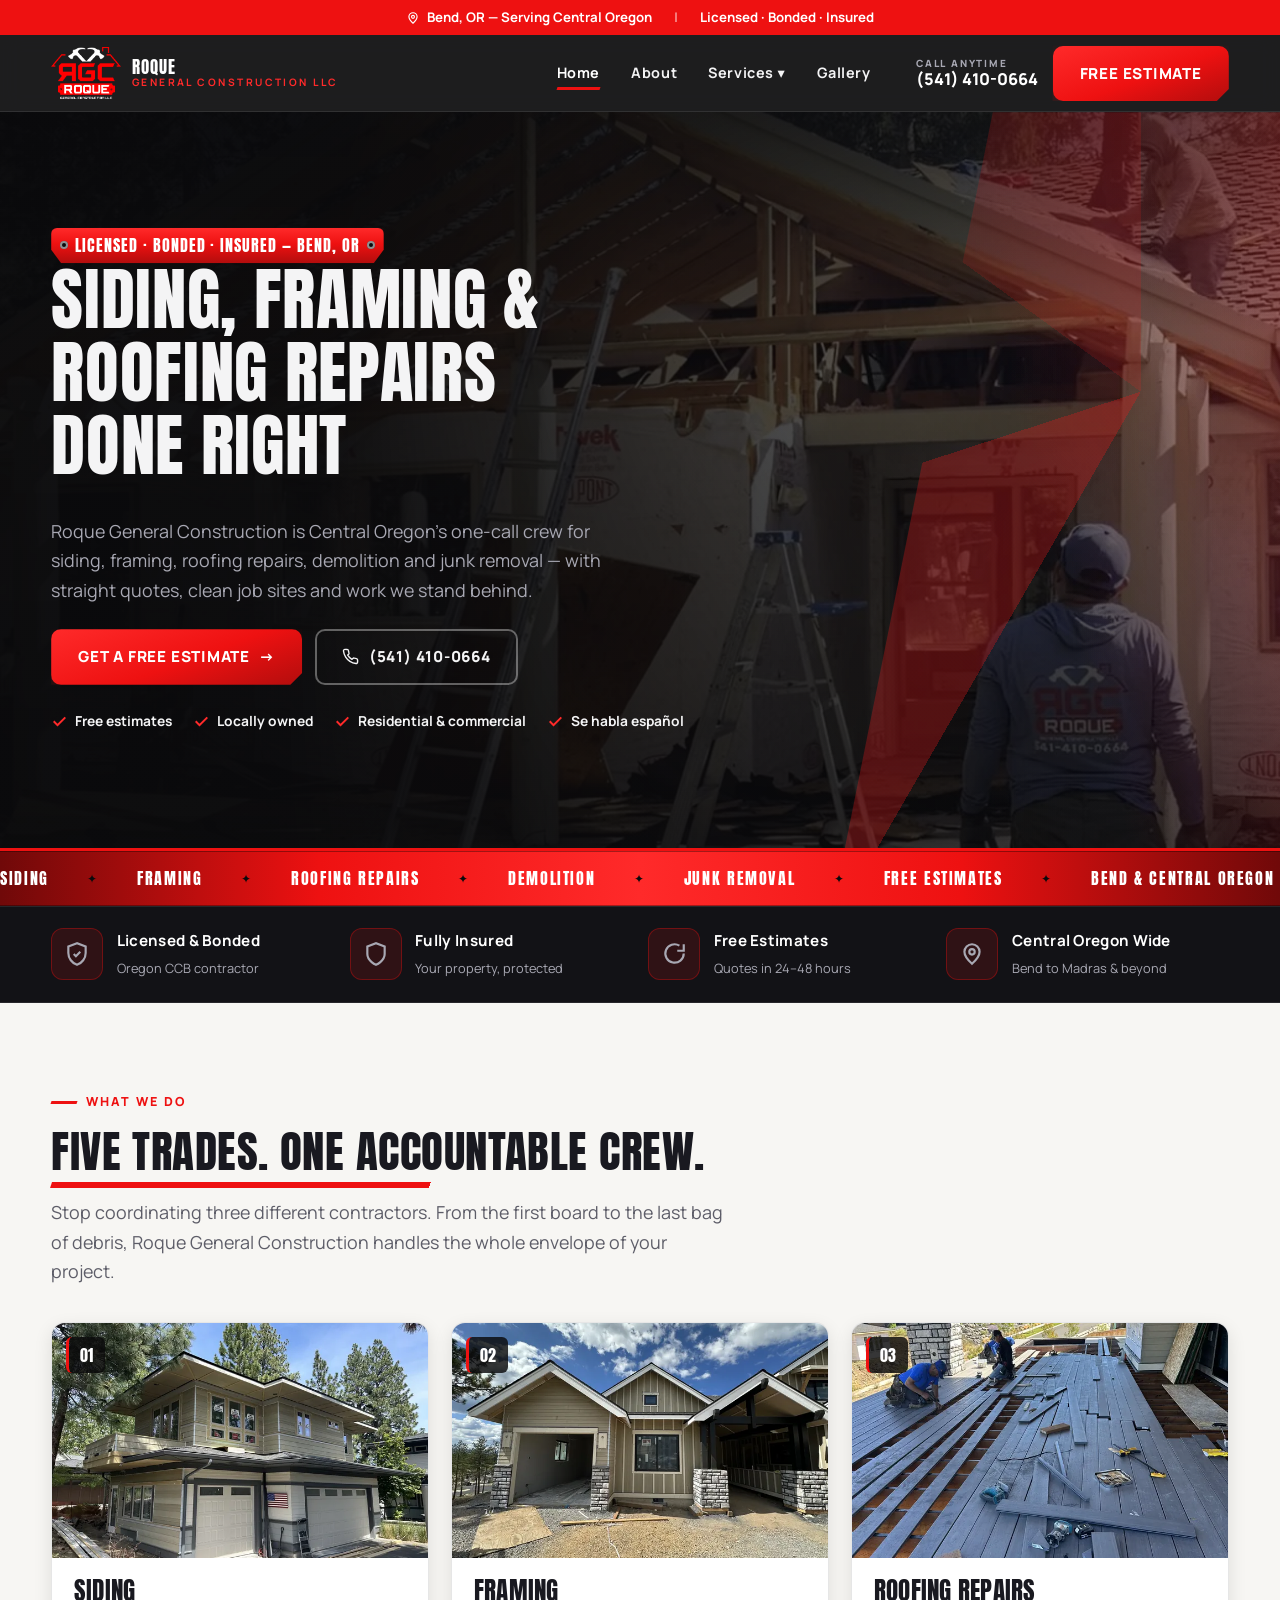
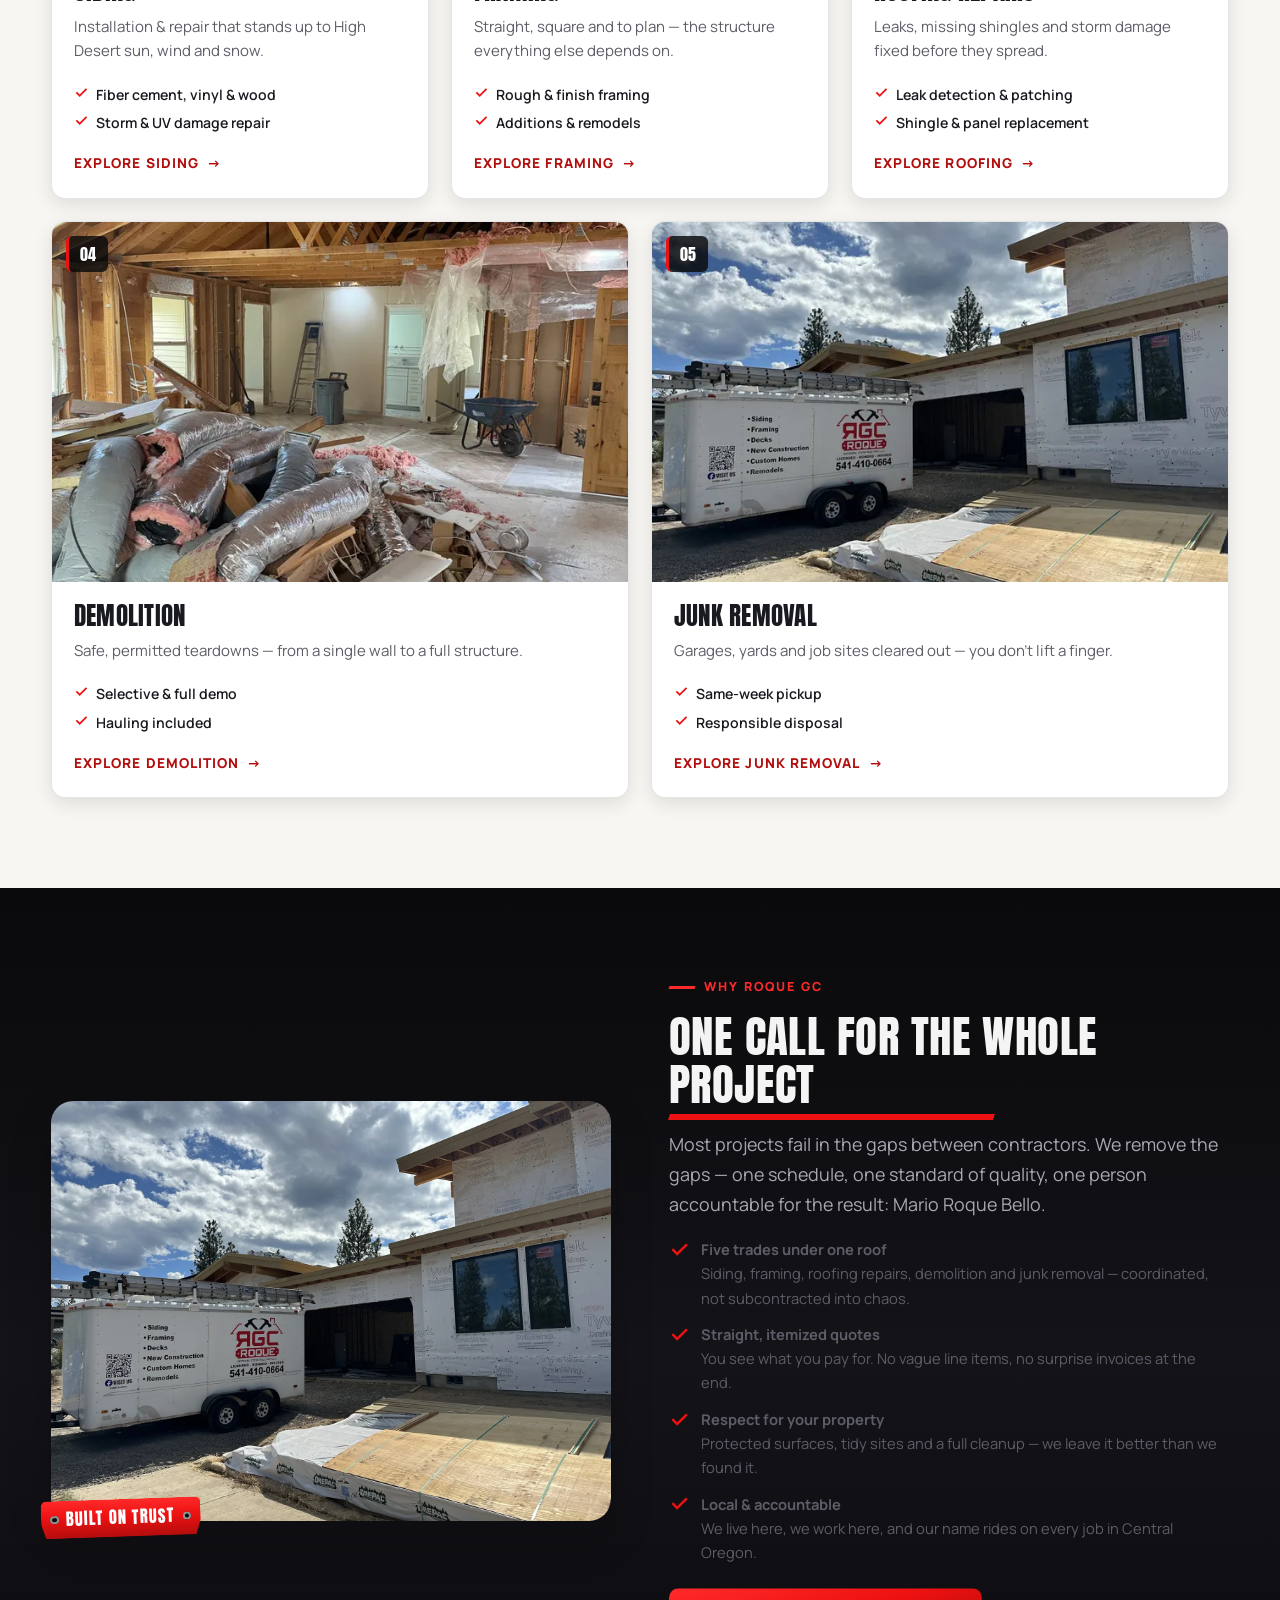
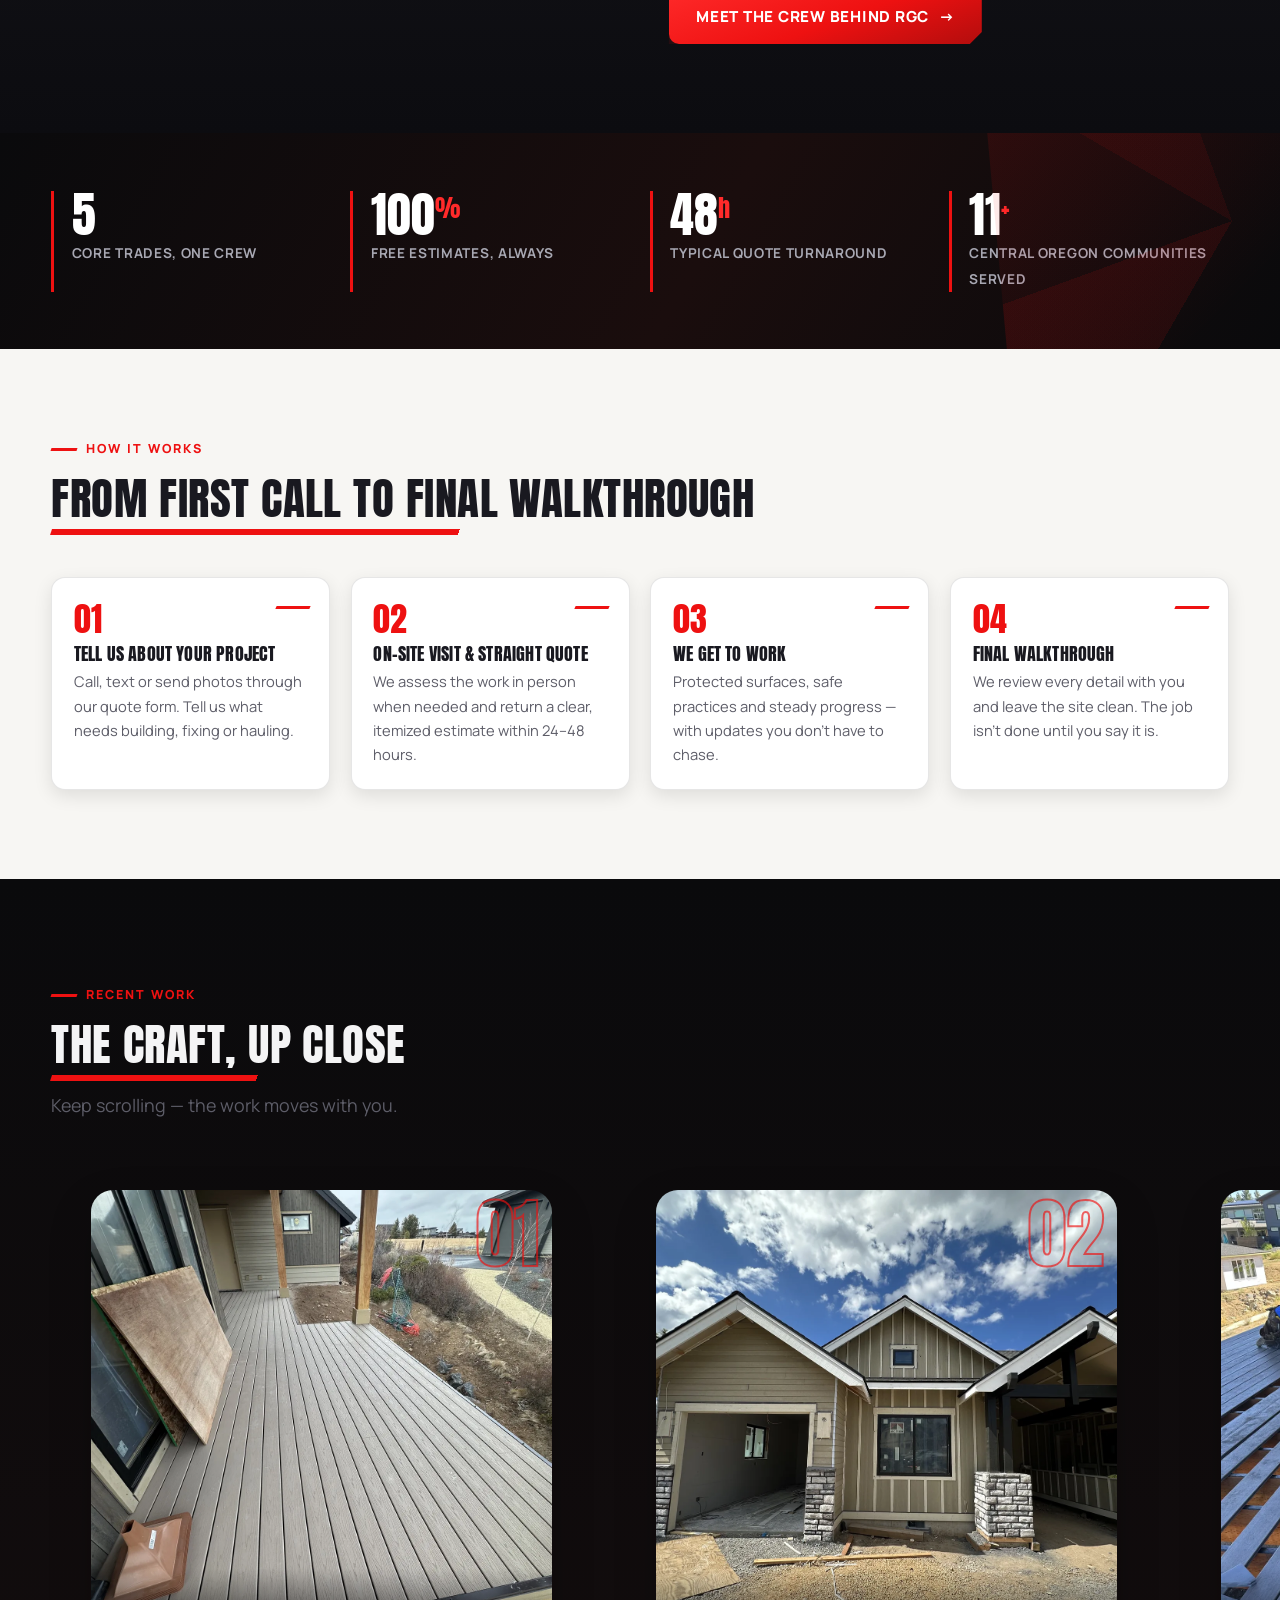
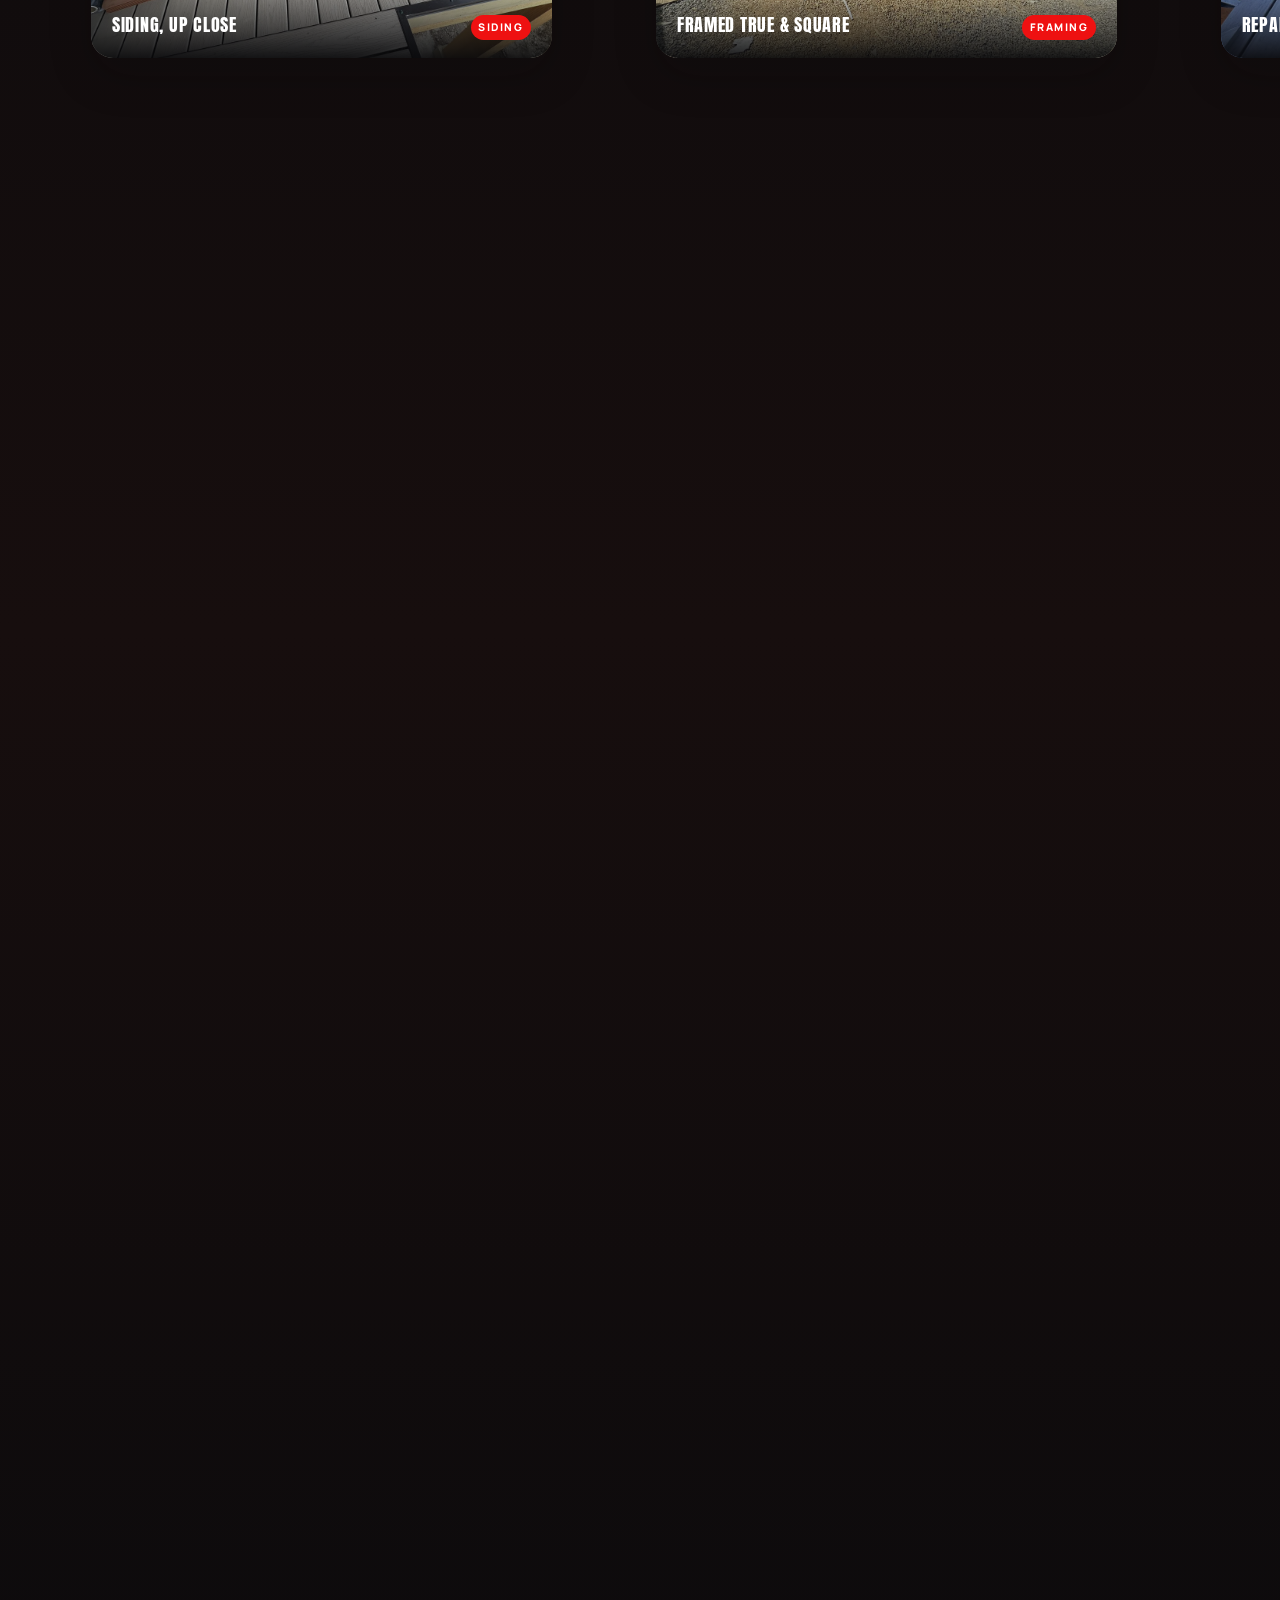
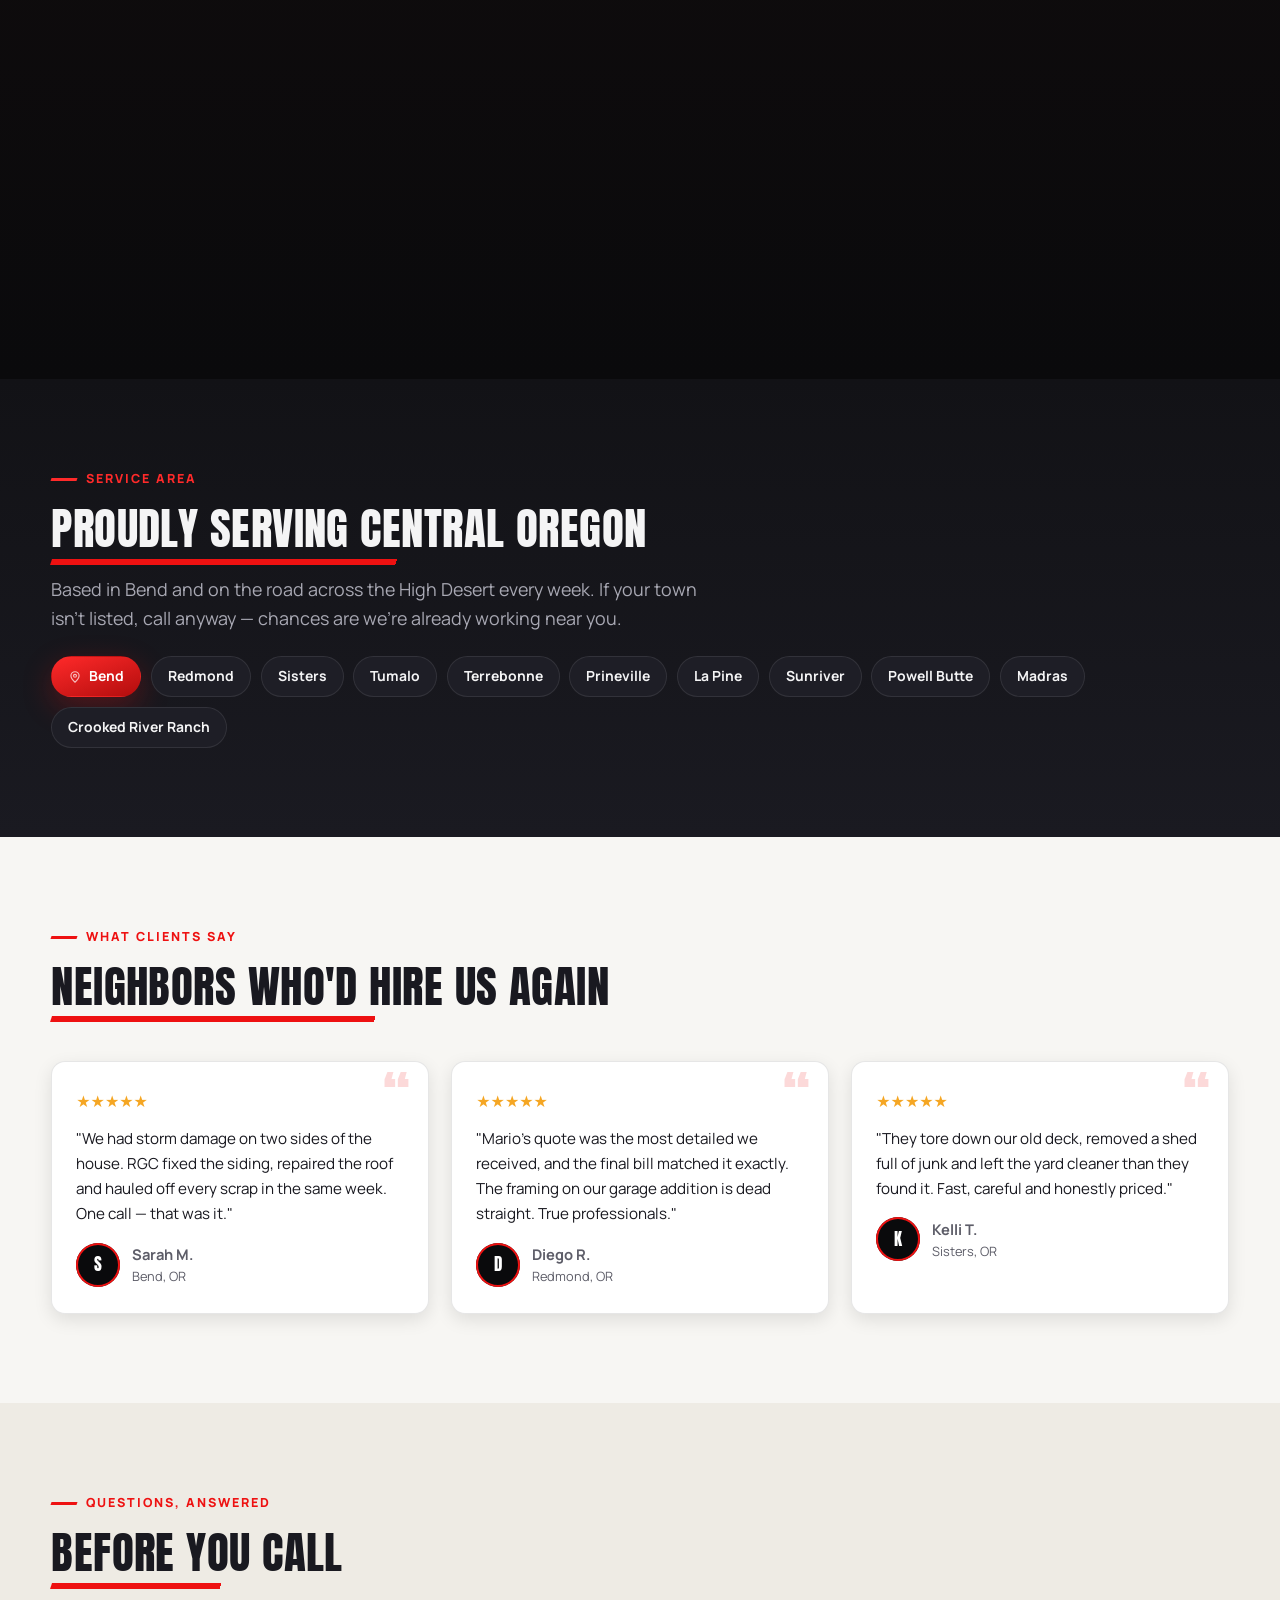
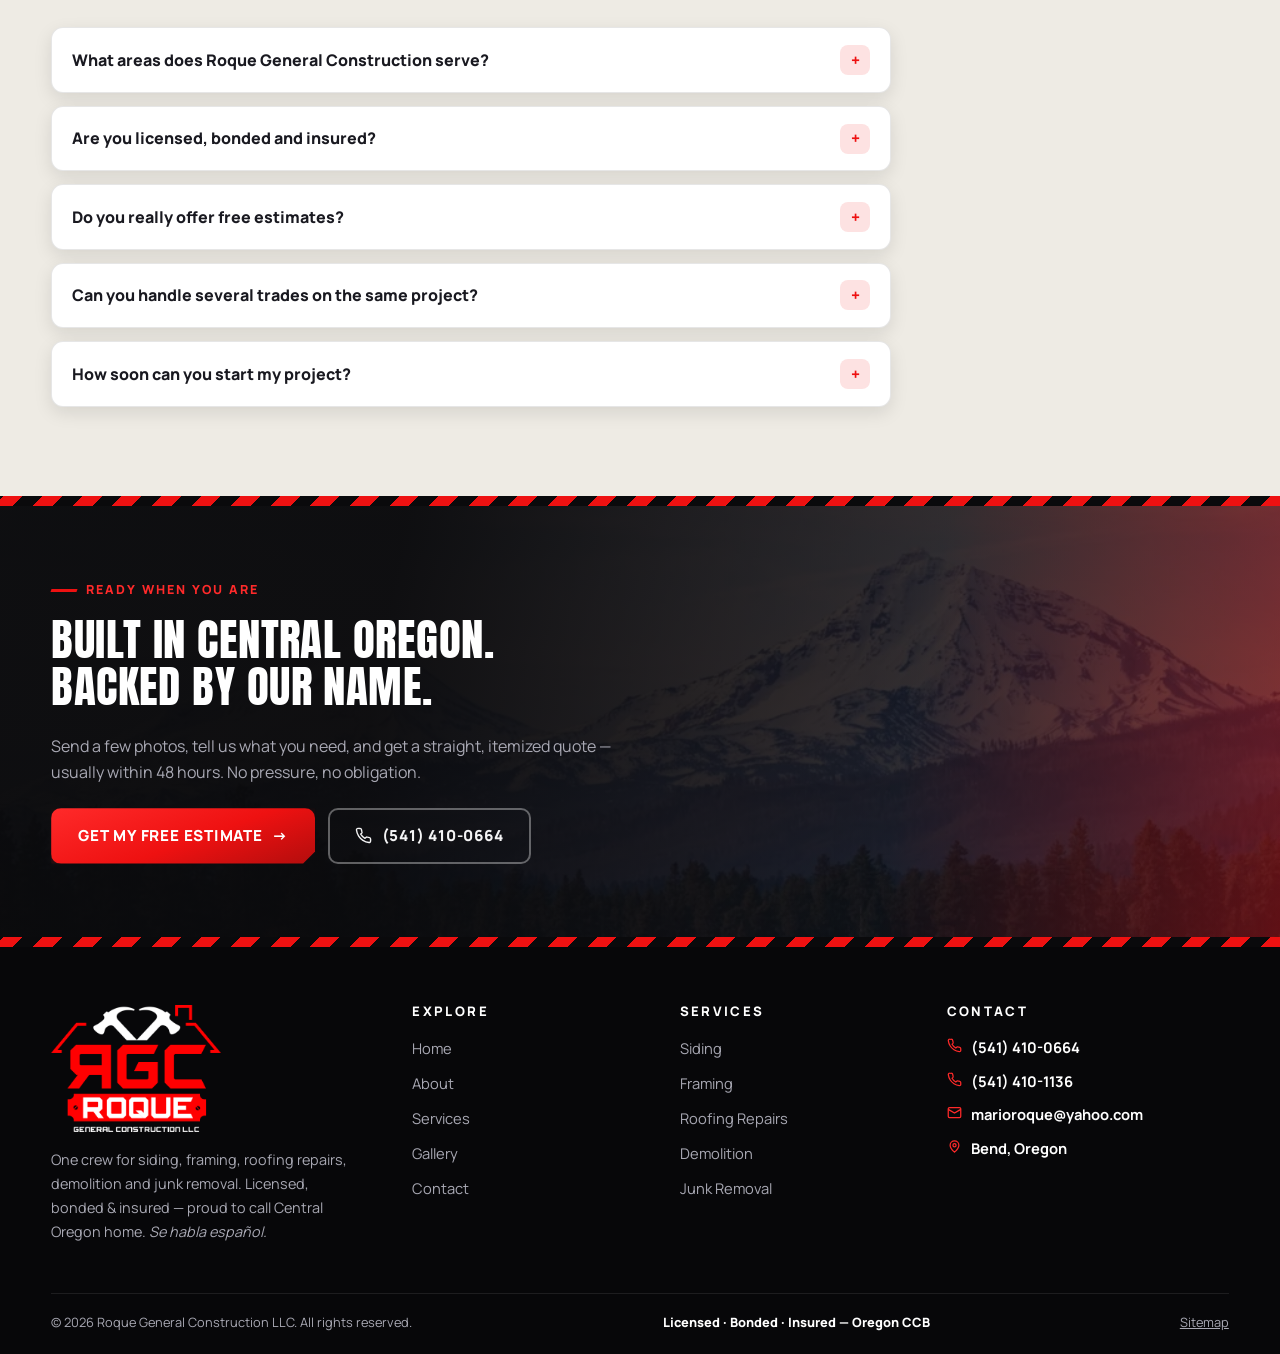
==== commit 9214733d: "v1.8: fotos y videos reales del cliente integrados (hero en video real, galería con proyectos termin" ====
--- a/index.html
+++ b/index.html
@@ -42,7 +42,7 @@
   <link rel="preconnect" href="https://fonts.googleapis.com">
   <link rel="preconnect" href="https://fonts.gstatic.com" crossorigin>
   <link href="https://fonts.googleapis.com/css2?family=Anton&family=Manrope:wght@400;500;600;700;800&display=swap" rel="stylesheet">
-  <link rel="stylesheet" href="/css/styles.css?v=10">
+  <link rel="stylesheet" href="/css/styles.css?v=11">
   <link rel="preload" as="image" href="/img/photos/hero-framing.webp" fetchpriority="high">
 
   <!-- Datos estructurados -->
@@ -159,7 +159,7 @@
   }
   </script>
 
-  <script src="/js/main.js?v=10" defer></script>
+  <script src="/js/main.js?v=11" defer></script>
 </head>
 <body>
   <a class="skip-link" href="#main">Skip to main content</a>
@@ -314,7 +314,7 @@
           <a class="service-card reveal" href="/services/siding">
             <span class="service-card__media">
               <span class="service-card__num">01</span>
-              <img src="/img/photos/siding-house-640.webp" alt="House with freshly installed blue fiber cement siding and a new dark shingle roof" loading="lazy" width="680" height="510">
+              <img src="/img/photos/siding-house-640.webp" alt="Completed two-story home with dark lap siding installed by RGC" loading="lazy" width="680" height="510">
             </span>
             <span class="service-card__body">
               <h3>Siding</h3>
@@ -329,7 +329,7 @@
           <a class="service-card reveal reveal-d1" href="/services/framing">
             <span class="service-card__media">
               <span class="service-card__num">02</span>
-              <img src="/img/photos/framing-aerial-640.webp" alt="Aerial view of new roof trusses framed on a residential build" loading="lazy" width="680" height="613">
+              <img src="/img/photos/framing-aerial-640.webp" alt="Home at framing stage with gable roof structure under construction" loading="lazy" width="680" height="613">
             </span>
             <span class="service-card__body">
               <h3>Framing</h3>
@@ -344,7 +344,7 @@
           <a class="service-card reveal reveal-d2" href="/services/roofing-repairs">
             <span class="service-card__media">
               <span class="service-card__num">03</span>
-              <img src="/img/photos/roofing-worker-640.webp" alt="Roofer securing metal roofing panels with a hammer under a warm sky" loading="lazy" width="680" height="452">
+              <img src="/img/photos/roofing-worker-640.webp" alt="Roof deck with battens and panels staged during an active reroof" loading="lazy" width="680" height="452">
             </span>
             <span class="service-card__body">
               <h3>Roofing Repairs</h3>
@@ -359,7 +359,7 @@
           <a class="service-card reveal" href="/services/demolition">
             <span class="service-card__media">
               <span class="service-card__num">04</span>
-              <img src="/img/photos/demolition-excavator-640.webp" alt="Excavator tearing down an old structure at a residential demolition site" loading="lazy" width="680" height="452">
+              <img src="/img/photos/demolition-excavator-640.webp" alt="Interior gut-out with framing exposed and debris staged for haul-off" loading="lazy" width="680" height="452">
             </span>
             <span class="service-card__body">
               <h3>Demolition</h3>
@@ -374,7 +374,7 @@
           <a class="service-card reveal reveal-d1" href="/services/junk-removal">
             <span class="service-card__media">
               <span class="service-card__num">05</span>
-              <img src="/img/photos/crew-hivis-640.webp" alt="RGC crew loading debris and junk on a work site" loading="lazy" width="680" height="452">
+              <img src="/img/photos/crew-hivis-640.webp" alt="RGC trailer parked on a Central Oregon job site" loading="lazy" width="680" height="452">
             </span>
             <span class="service-card__body">
               <h3>Junk Removal</h3>
@@ -464,27 +464,27 @@
         <div class="hscroll__track">
           <figure class="hp">
             <span class="hp__num" aria-hidden="true">01</span>
-            <img src="/img/photos/siding-detail.webp" alt="Close-up of new fiber cement siding and crisp corner trim" loading="lazy" width="920" height="780">
+            <img src="/img/photos/siding-detail.webp" alt="Completed lap siding gable with black-framed windows" loading="lazy" width="920" height="780">
             <figcaption><b>Siding, up close</b><span class="hp__tag">Siding</span></figcaption>
           </figure>
           <figure class="hp">
             <span class="hp__num" aria-hidden="true">02</span>
-            <img src="/img/photos/framing-aerial.webp" alt="Aerial view of new wooden roof trusses framed on a residential build" loading="lazy" width="1220" height="1101">
+            <img src="/img/photos/framing-aerial.webp" alt="Home at framing stage with gable roof structure under construction" loading="lazy" width="1220" height="1101">
             <figcaption><b>Framed true &amp; square</b><span class="hp__tag">Framing</span></figcaption>
           </figure>
           <figure class="hp">
             <span class="hp__num" aria-hidden="true">03</span>
-            <img src="/img/photos/roofing-detail.webp" alt="Roofer fastening panels during an active roof repair" loading="lazy" width="860" height="630">
+            <img src="/img/photos/roofing-detail.webp" alt="Roof battens and underlayment ready for panels" loading="lazy" width="860" height="630">
             <figcaption><b>Repairs that hold</b><span class="hp__tag">Roofing</span></figcaption>
           </figure>
           <figure class="hp">
             <span class="hp__num" aria-hidden="true">04</span>
-            <img src="/img/photos/demolition-swing.webp" alt="Excavator arm swinging through a controlled teardown" loading="lazy" width="794" height="610">
+            <img src="/img/photos/demolition-swing.webp" alt="Framing exposed during an interior gut-out" loading="lazy" width="794" height="610">
             <figcaption><b>Controlled teardowns</b><span class="hp__tag">Demolition</span></figcaption>
           </figure>
           <figure class="hp">
             <span class="hp__num" aria-hidden="true">05</span>
-            <img src="/img/photos/crew-hivis.webp" alt="RGC crew loading debris — we do the heavy lifting" loading="lazy" width="1024" height="681">
+            <img src="/img/photos/crew-hivis.webp" alt="RGC trailer parked on a Central Oregon job site" loading="lazy" width="1024" height="681">
             <figcaption><b>Heavy lifting included</b><span class="hp__tag">Junk Removal</span></figcaption>
           </figure>
           <a class="hp hp--cta" href="/gallery">
--- a/css/styles.css
+++ b/css/styles.css
@@ -637,6 +637,12 @@
   aspect-ratio:4/3;
 }
 .gitem img{width:100%;height:100%;object-fit:cover;transition:transform .5s var(--ease)}
+.gitem video{width:100%;height:100%;object-fit:cover;display:block}
+.gitem .play-badge{
+  position:absolute;top:50%;left:50%;transform:translate(-50%,-50%);
+  width:54px;height:54px;border-radius:50%;background:rgba(238,17,17,.92);
+  display:grid;place-items:center;box-shadow:var(--shadow-red);pointer-events:none;
+}
 .gitem:hover img{transform:scale(1.05)}
 .gitem figcaption{
   position:absolute;inset:auto 0 0 0;padding:2.2rem .95rem .8rem;
@@ -659,6 +665,7 @@
 }
 .lightbox.open{display:flex}
 .lightbox img{max-width:min(1080px,94vw);max-height:76vh;border-radius:12px;box-shadow:var(--shadow-2)}
+.lightbox .lightbox__video{display:none;max-width:min(1080px,94vw);max-height:76vh;border-radius:12px;box-shadow:var(--shadow-2);background:#000}
 .lightbox__cap{color:#fff;font-weight:700;margin-top:1rem;text-align:center}
 .lightbox__btn{
   position:absolute;background:rgba(255,255,255,.08);border:1px solid var(--line-dark);
@@ -747,7 +754,8 @@
 .footer-legal .ccb{color:#fff;font-weight:800}
 @media (max-width:960px){.footer__grid{grid-template-columns:1fr 1fr}}
 @media (max-width:560px){
-  .footer__grid{grid-template-columns:1fr;text-align:center}
+  .footer__grid{grid-template-columns:1fr 1fr;text-align:center;gap:1.8rem 1.2rem}
+  .footer__brand,.footer__grid .footer__col:last-child{grid-column:1/-1}
   .footer__brand img{margin-inline:auto}
   .footer__brand p{margin-inline:auto}
   .footer__col ul{justify-content:center}
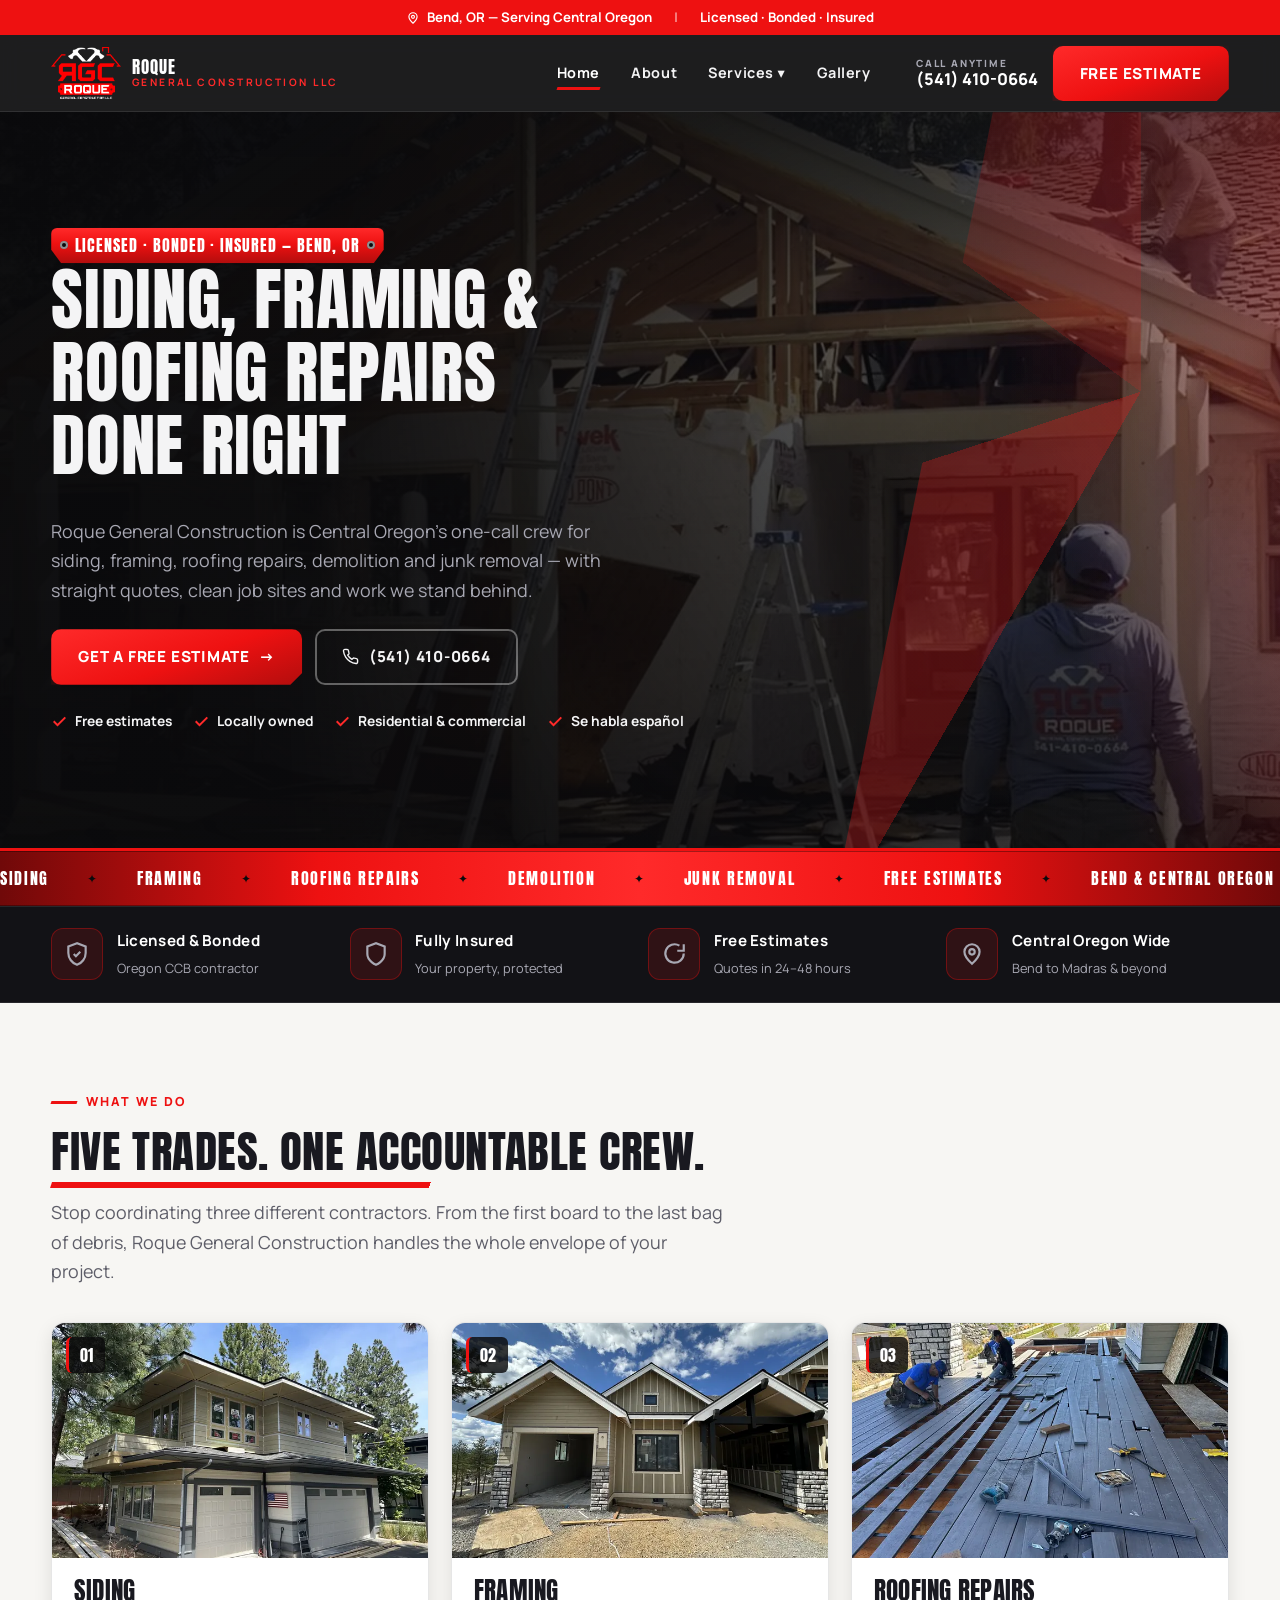
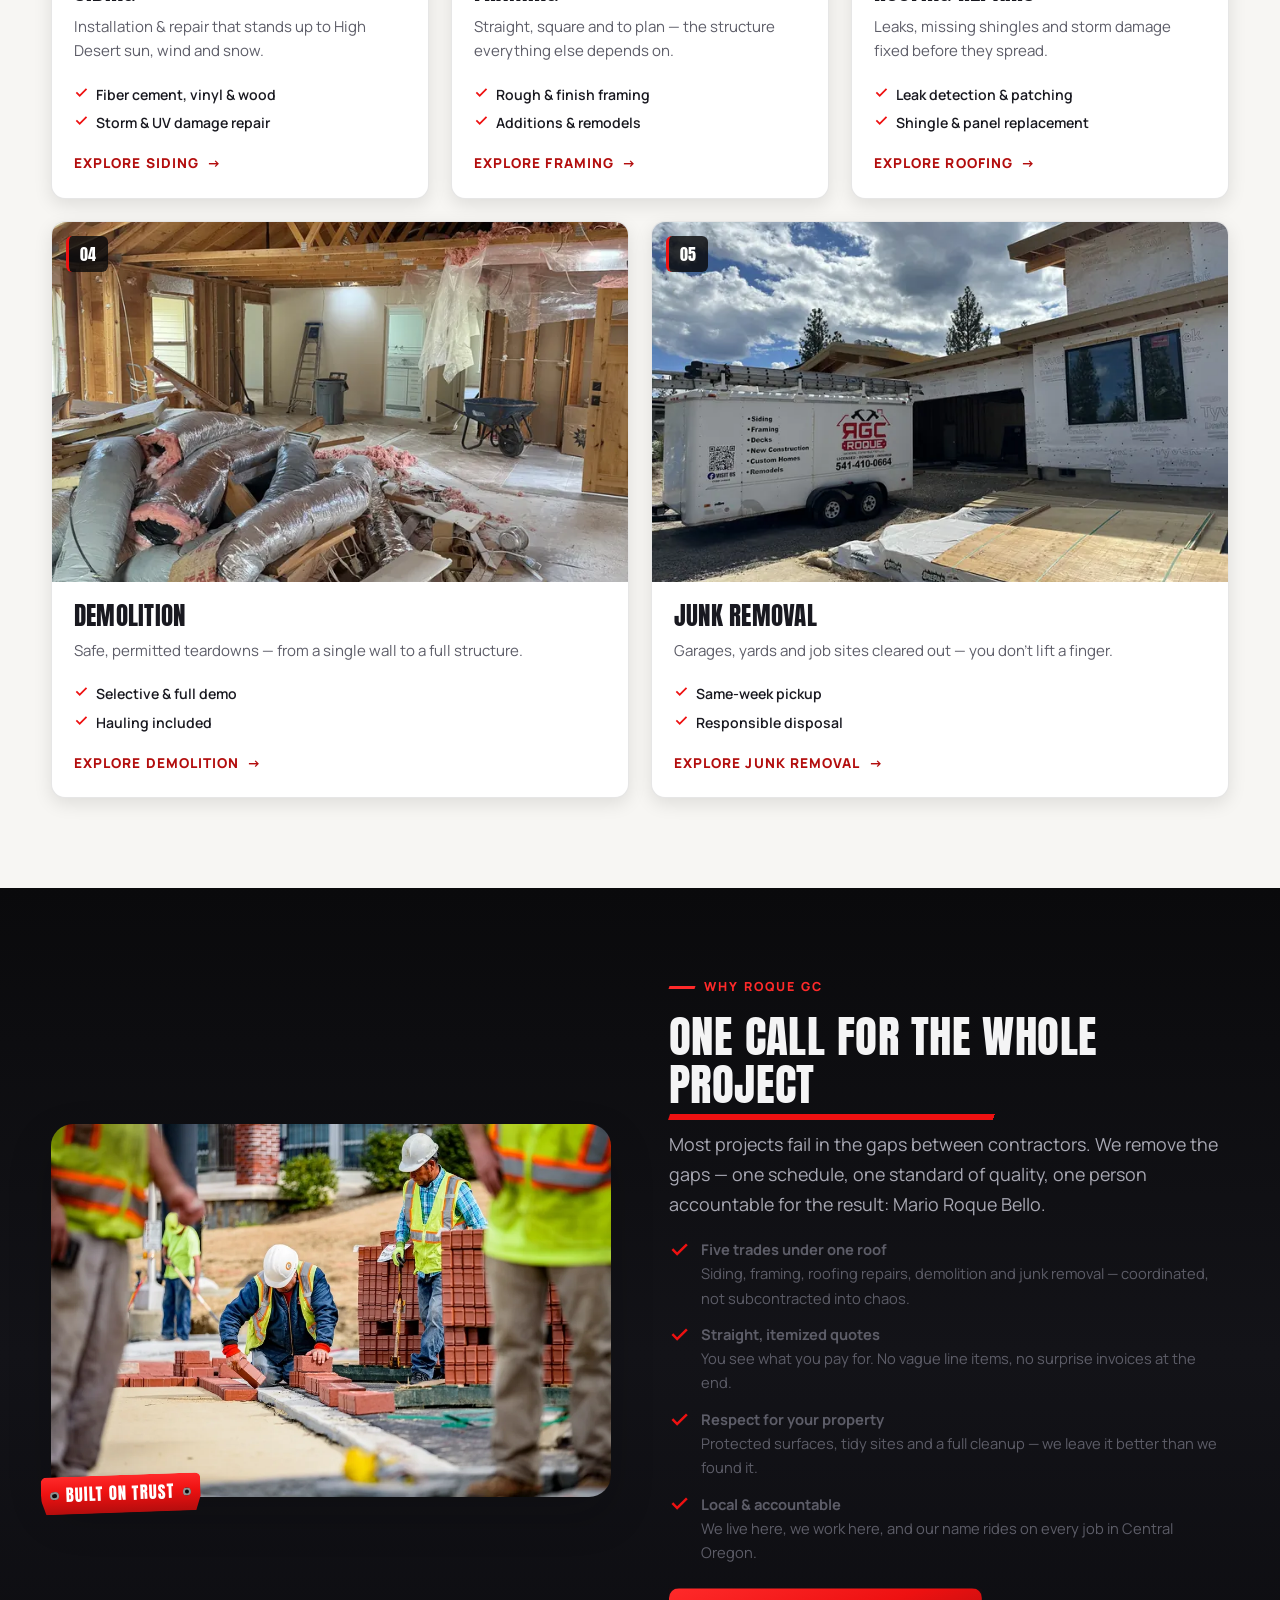
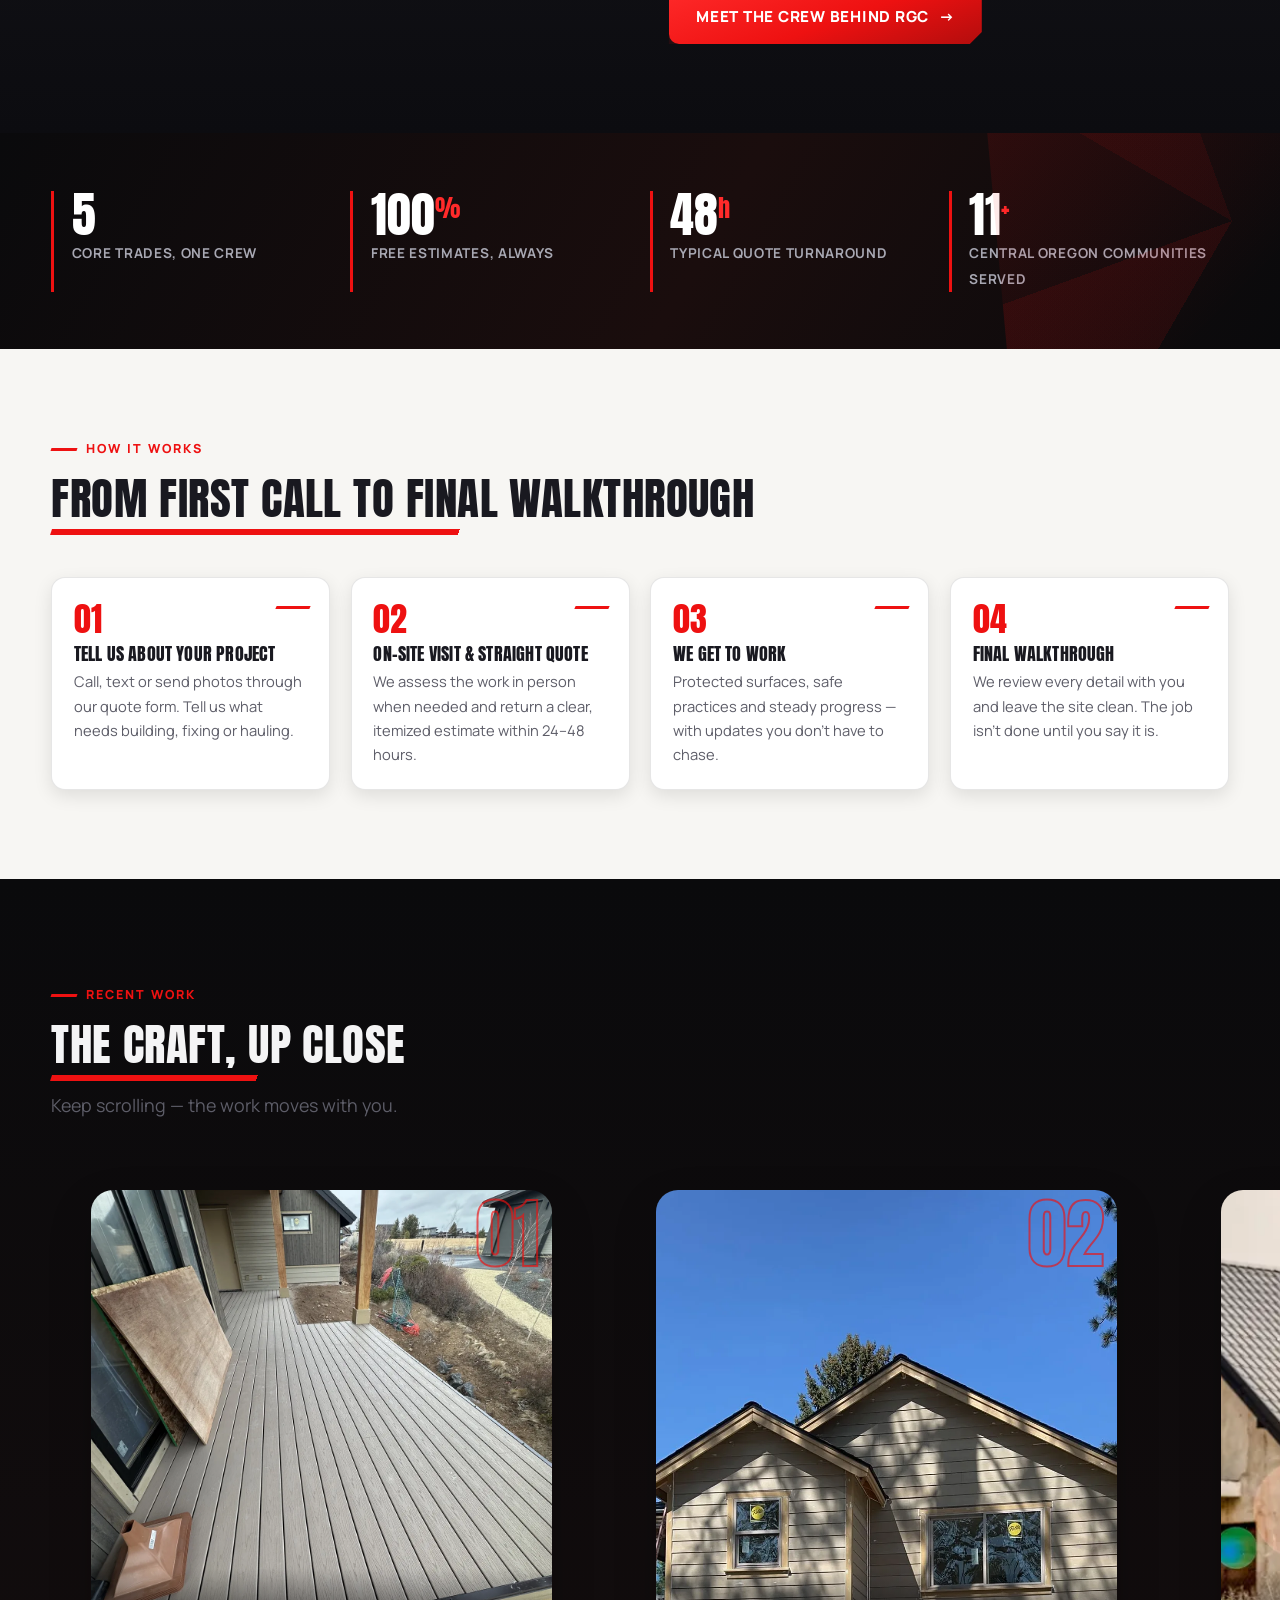
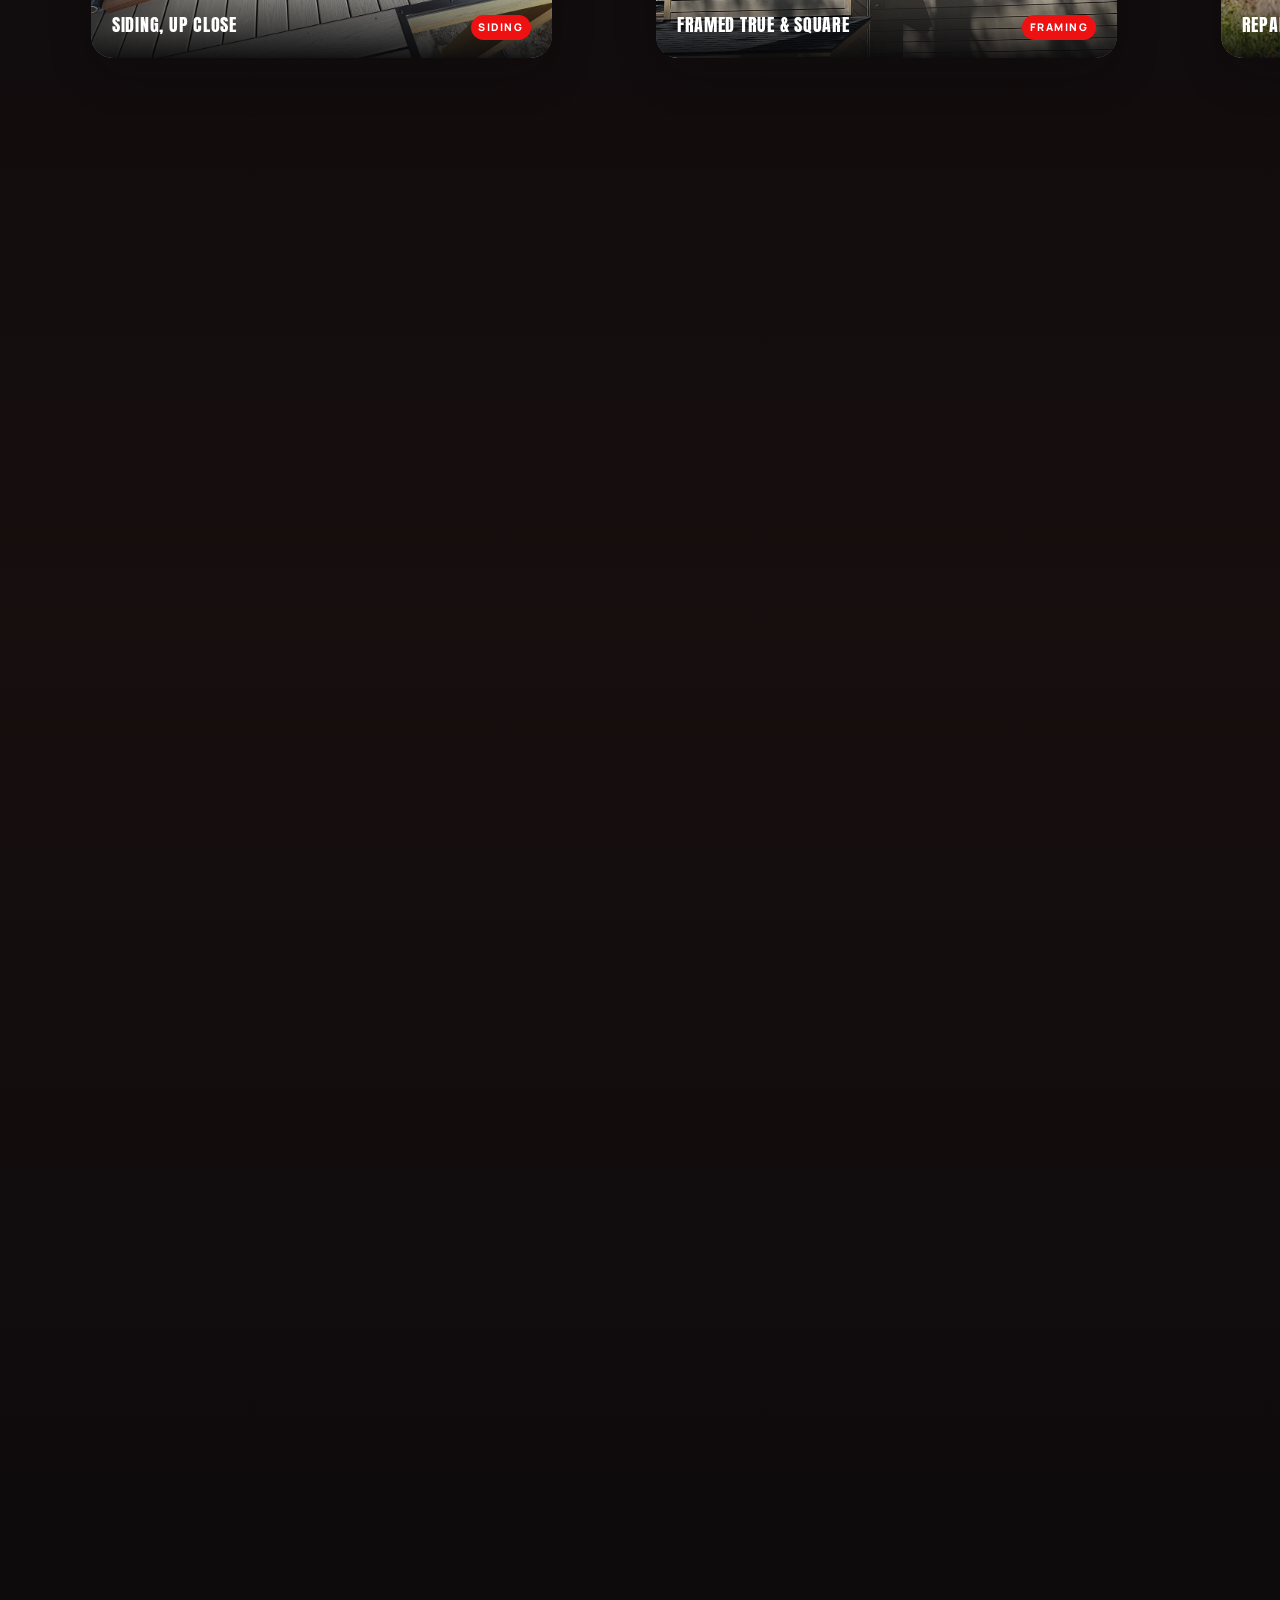
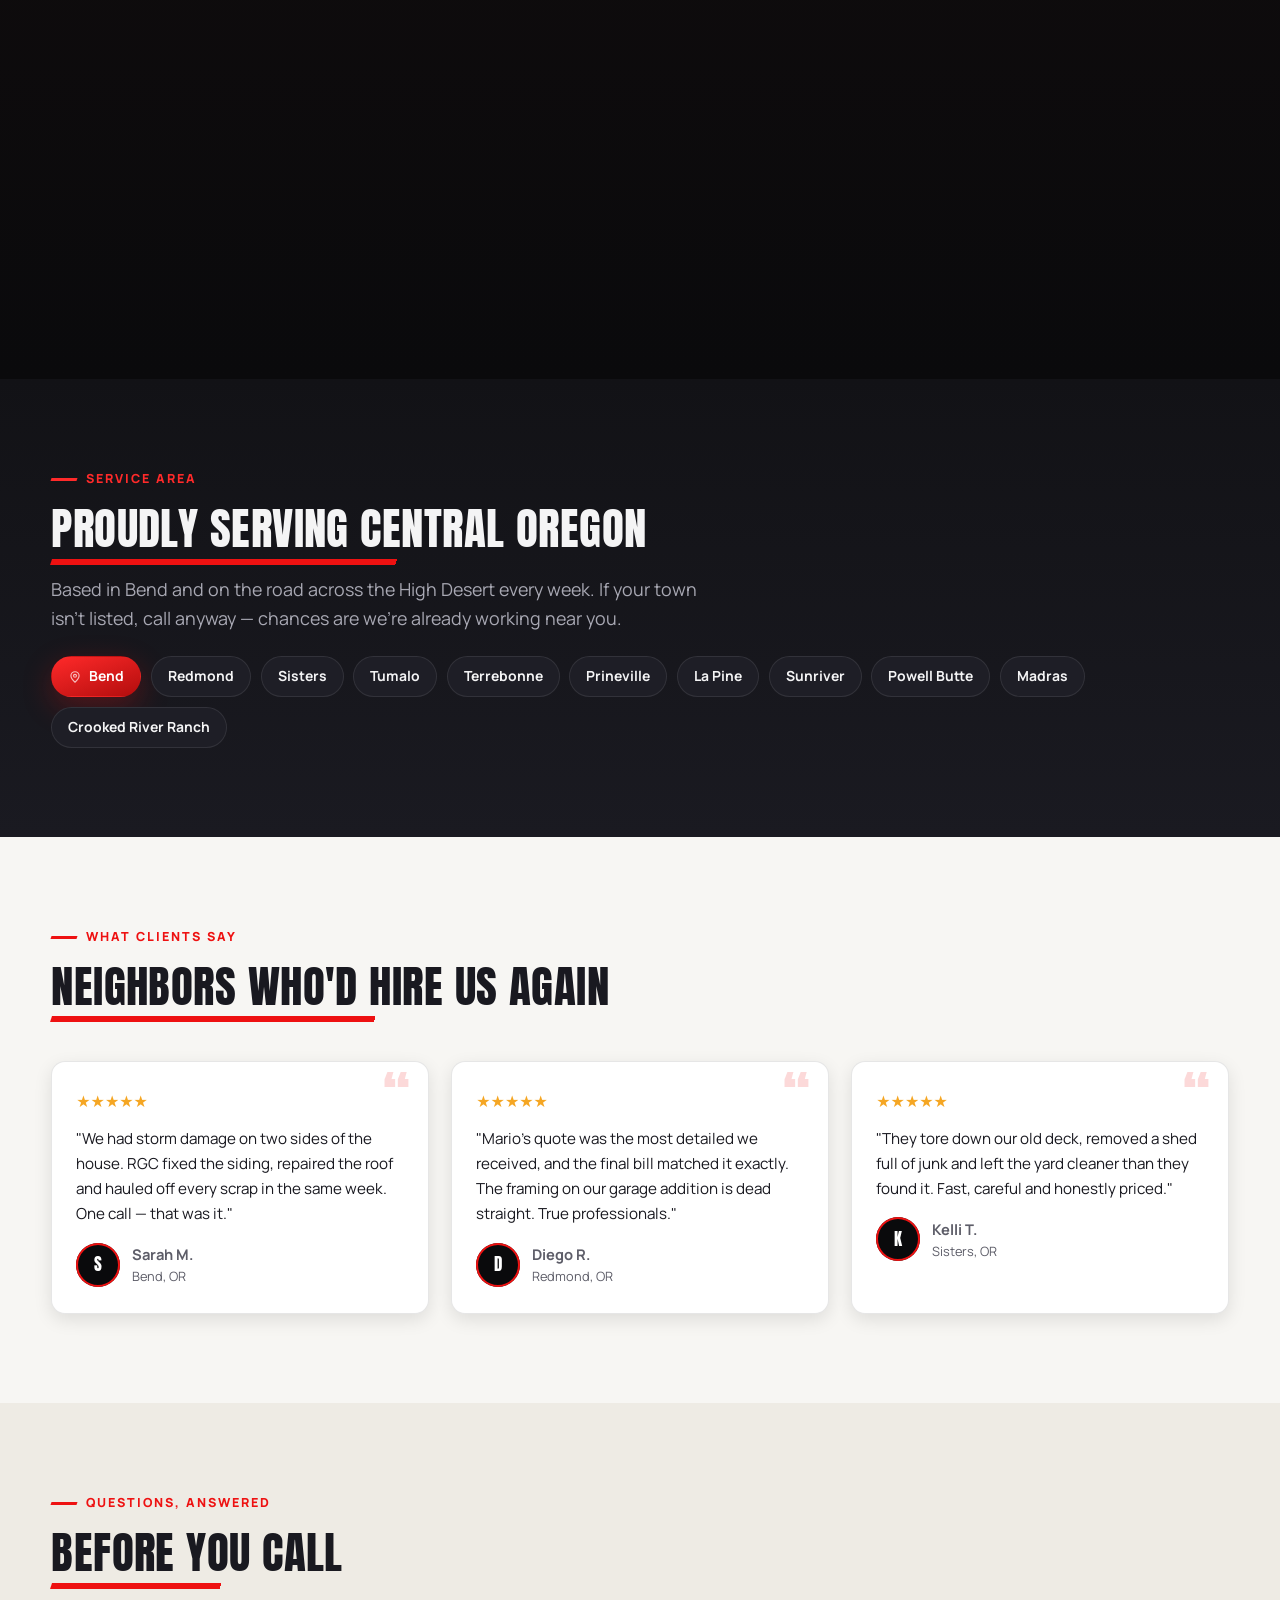
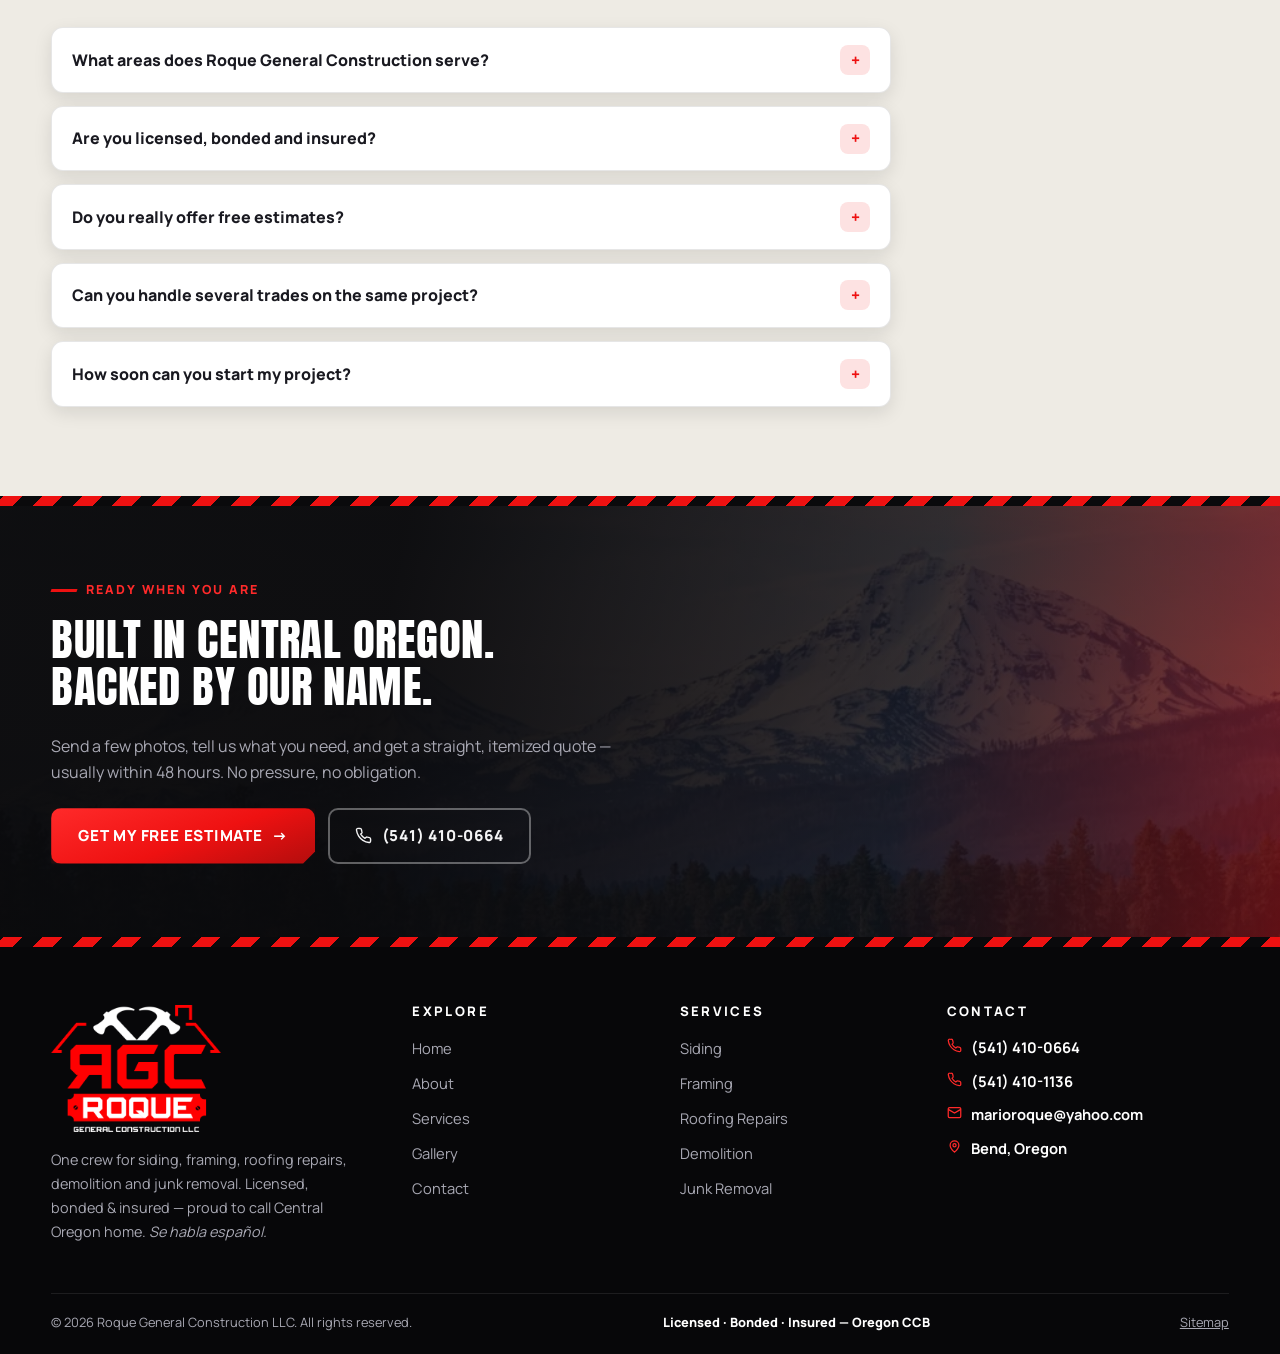
==== commit d0342f5d: "v1.9: sin fotos repetidas por página (duplicados de home sustituidos por fotos cliente sin usar o st" ====
--- a/index.html
+++ b/index.html
@@ -394,7 +394,7 @@
     <section class="section section--dark">
       <div class="container split">
         <div class="split__media reveal">
-          <img src="/img/photos/crew-hivis.webp" alt="Roque General Construction crew members working together on a build site" loading="lazy" width="1024" height="681">
+          <img src="/img/photos/crew-stock.webp" alt="RGC crew working on a Central Oregon build site" loading="lazy" width="1024" height="681">
           <span class="plate plate-float">Built on trust</span>
         </div>
         <div class="reveal reveal-d1">
@@ -469,23 +469,23 @@
           </figure>
           <figure class="hp">
             <span class="hp__num" aria-hidden="true">02</span>
-            <img src="/img/photos/framing-aerial.webp" alt="Home at framing stage with gable roof structure under construction" loading="lazy" width="1220" height="1101">
+            <img src="/img/photos/framing-vert.webp" alt="Two-story home framed with lumber staged on site" loading="lazy" width="1200" height="899">
             <figcaption><b>Framed true &amp; square</b><span class="hp__tag">Framing</span></figcaption>
           </figure>
           <figure class="hp">
             <span class="hp__num" aria-hidden="true">03</span>
-            <img src="/img/photos/roofing-detail.webp" alt="Roof battens and underlayment ready for panels" loading="lazy" width="860" height="630">
+            <img src="/img/photos/roofing-stock-640.webp" alt="Roofer installing metal panels on a residential roof" loading="lazy" width="680" height="452">
             <figcaption><b>Repairs that hold</b><span class="hp__tag">Roofing</span></figcaption>
           </figure>
           <figure class="hp">
             <span class="hp__num" aria-hidden="true">04</span>
-            <img src="/img/photos/demolition-swing.webp" alt="Framing exposed during an interior gut-out" loading="lazy" width="794" height="610">
+            <img src="/img/photos/demolition-stock-640.webp" alt="Excavator tearing down an old residential structure" loading="lazy" width="680" height="452">
             <figcaption><b>Controlled teardowns</b><span class="hp__tag">Demolition</span></figcaption>
           </figure>
           <figure class="hp">
             <span class="hp__num" aria-hidden="true">05</span>
-            <img src="/img/photos/crew-hivis.webp" alt="RGC trailer parked on a Central Oregon job site" loading="lazy" width="1024" height="681">
-            <figcaption><b>Heavy lifting included</b><span class="hp__tag">Junk Removal</span></figcaption>
+            <img src="/img/photos/project-craftsman.webp" alt="Completed craftsman home with stone and cedar details" loading="lazy" width="1600" height="1200">
+            <figcaption><b>Finished projects</b><span class="hp__tag">Projects</span></figcaption>
           </figure>
           <a class="hp hp--cta" href="/gallery">
             <b>View the full gallery</b>
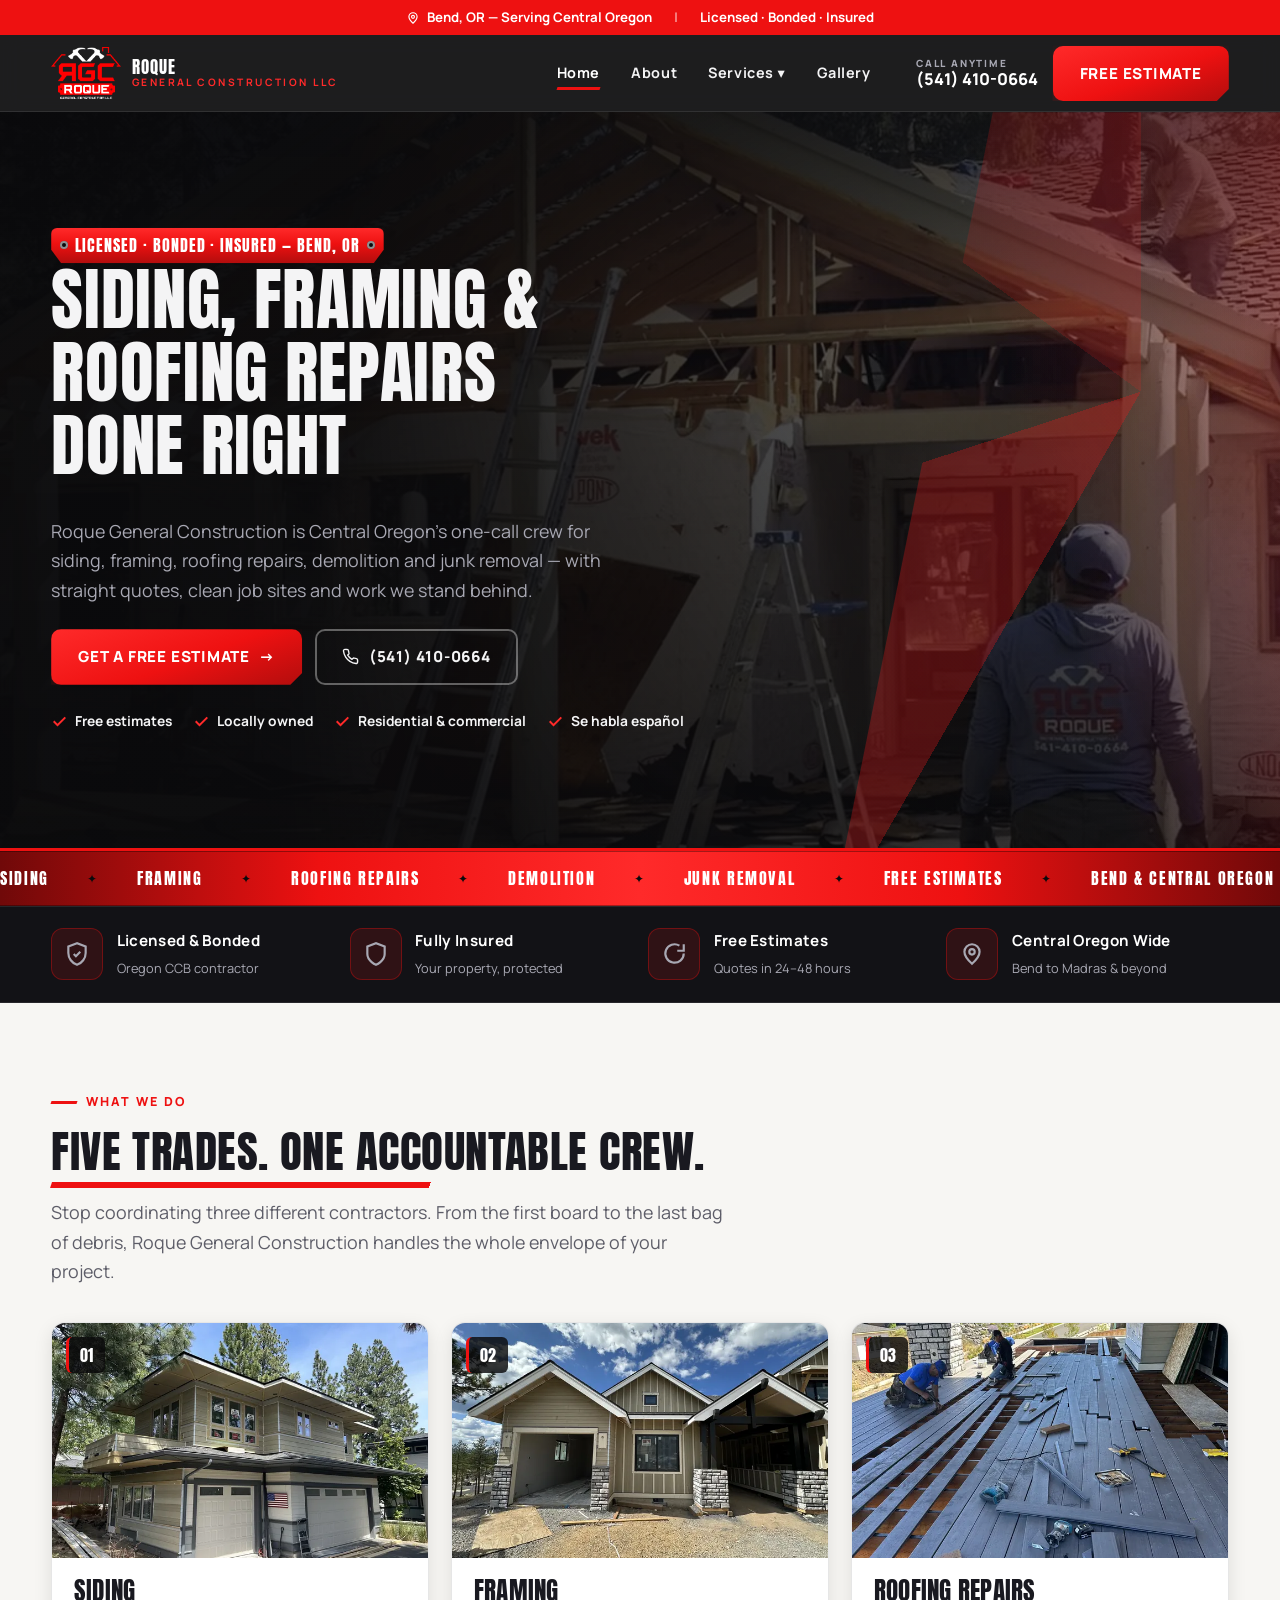
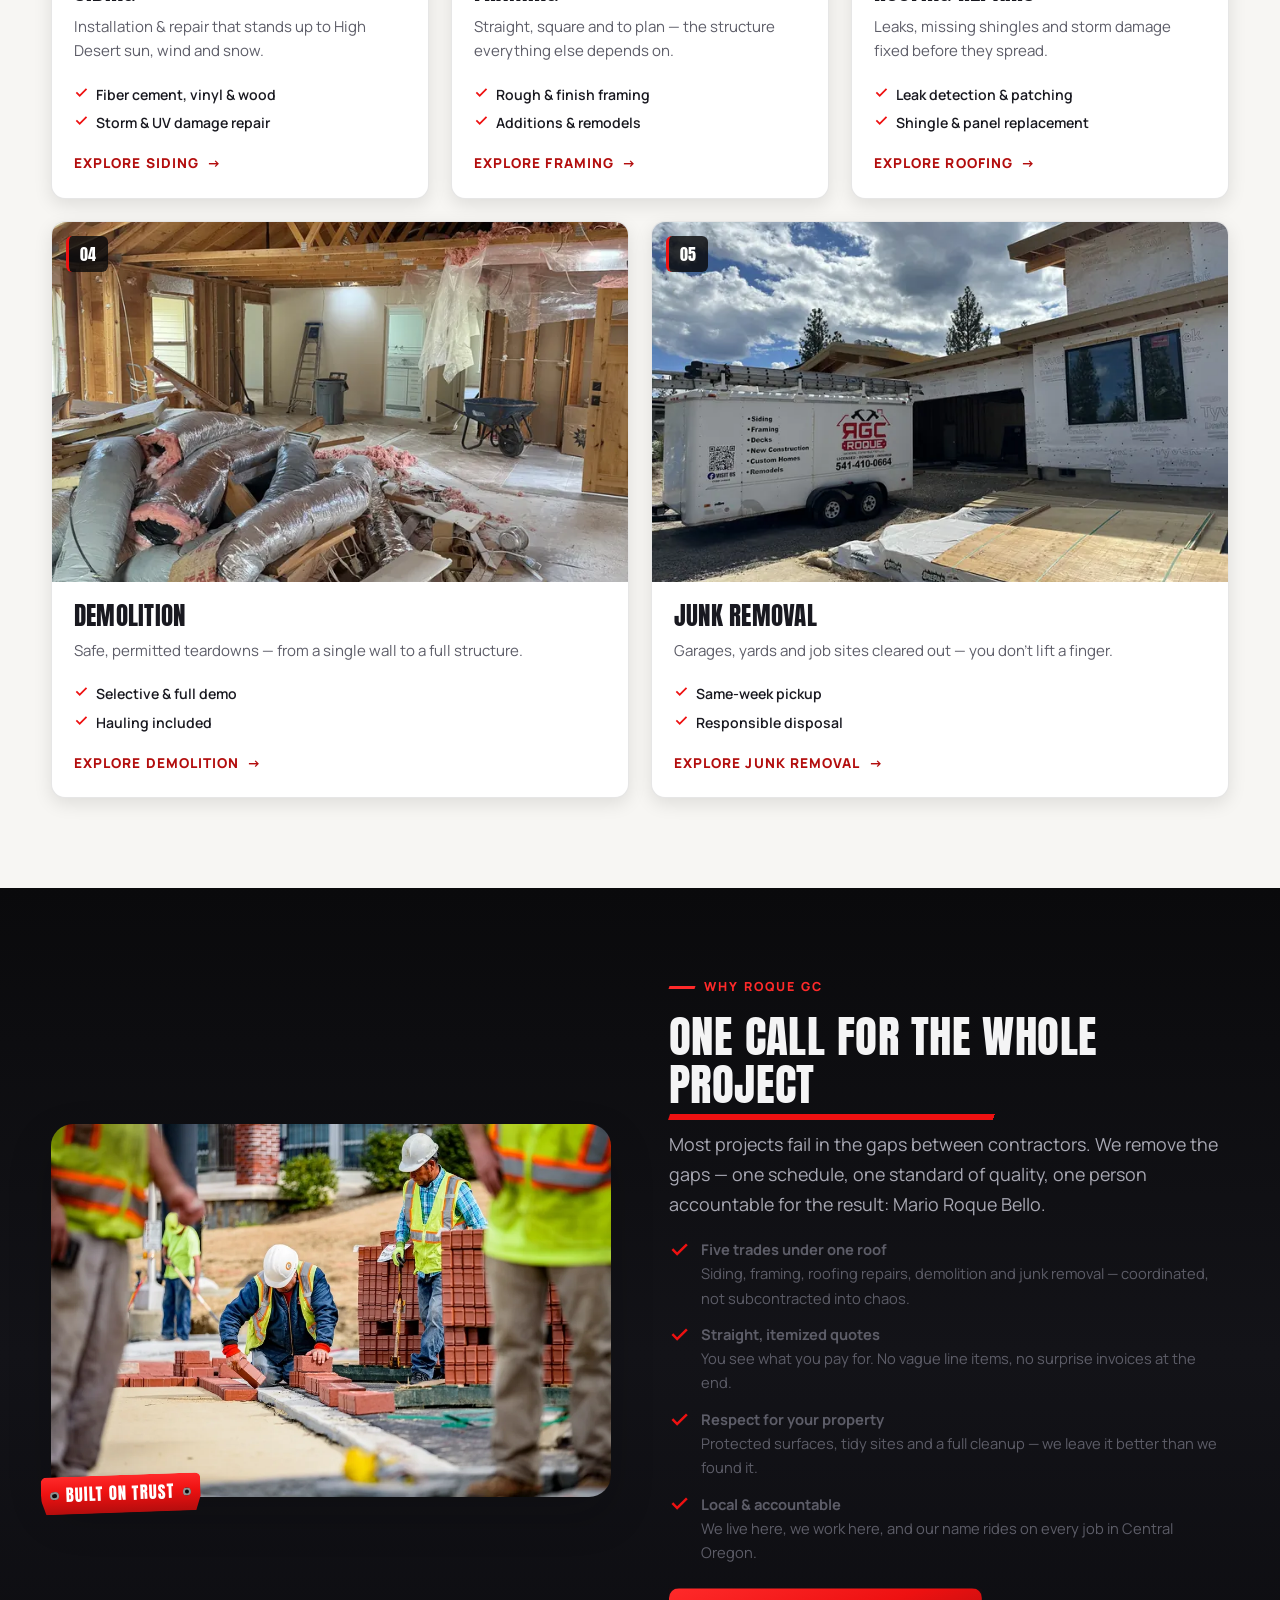
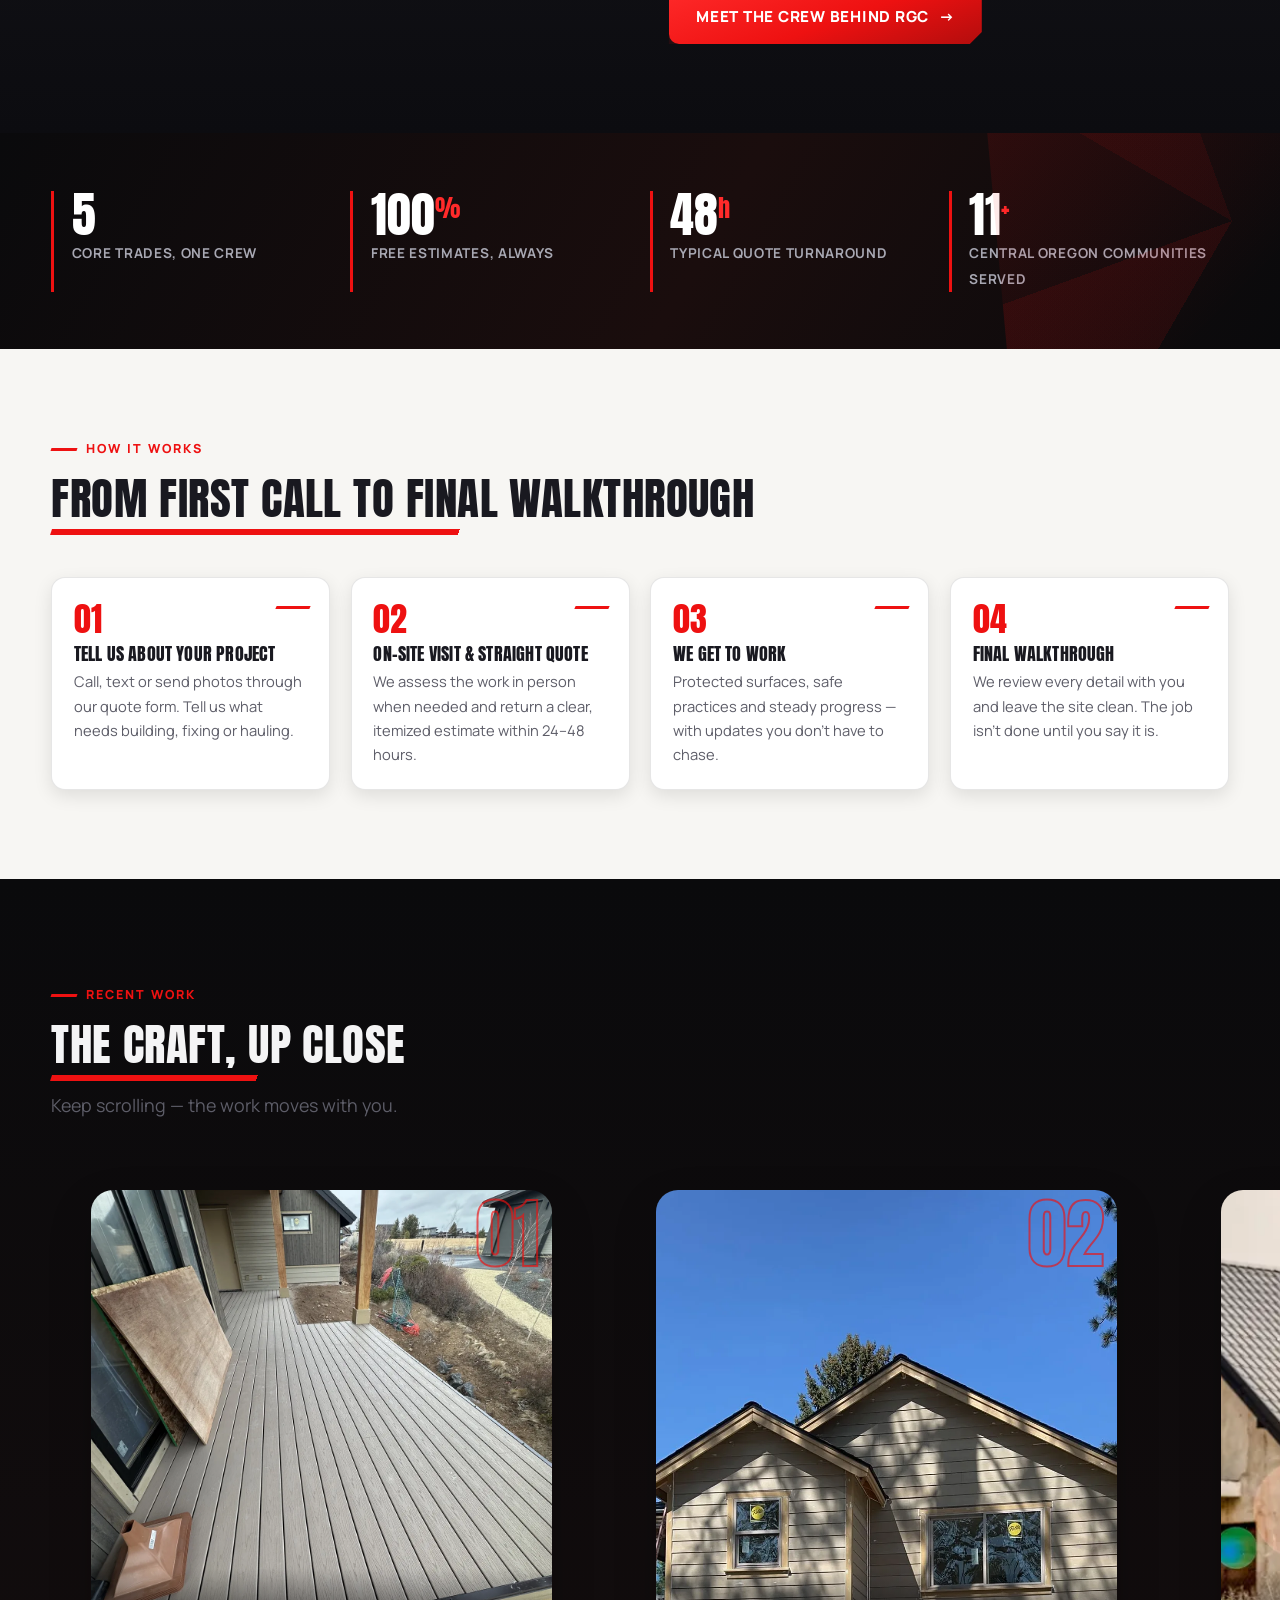
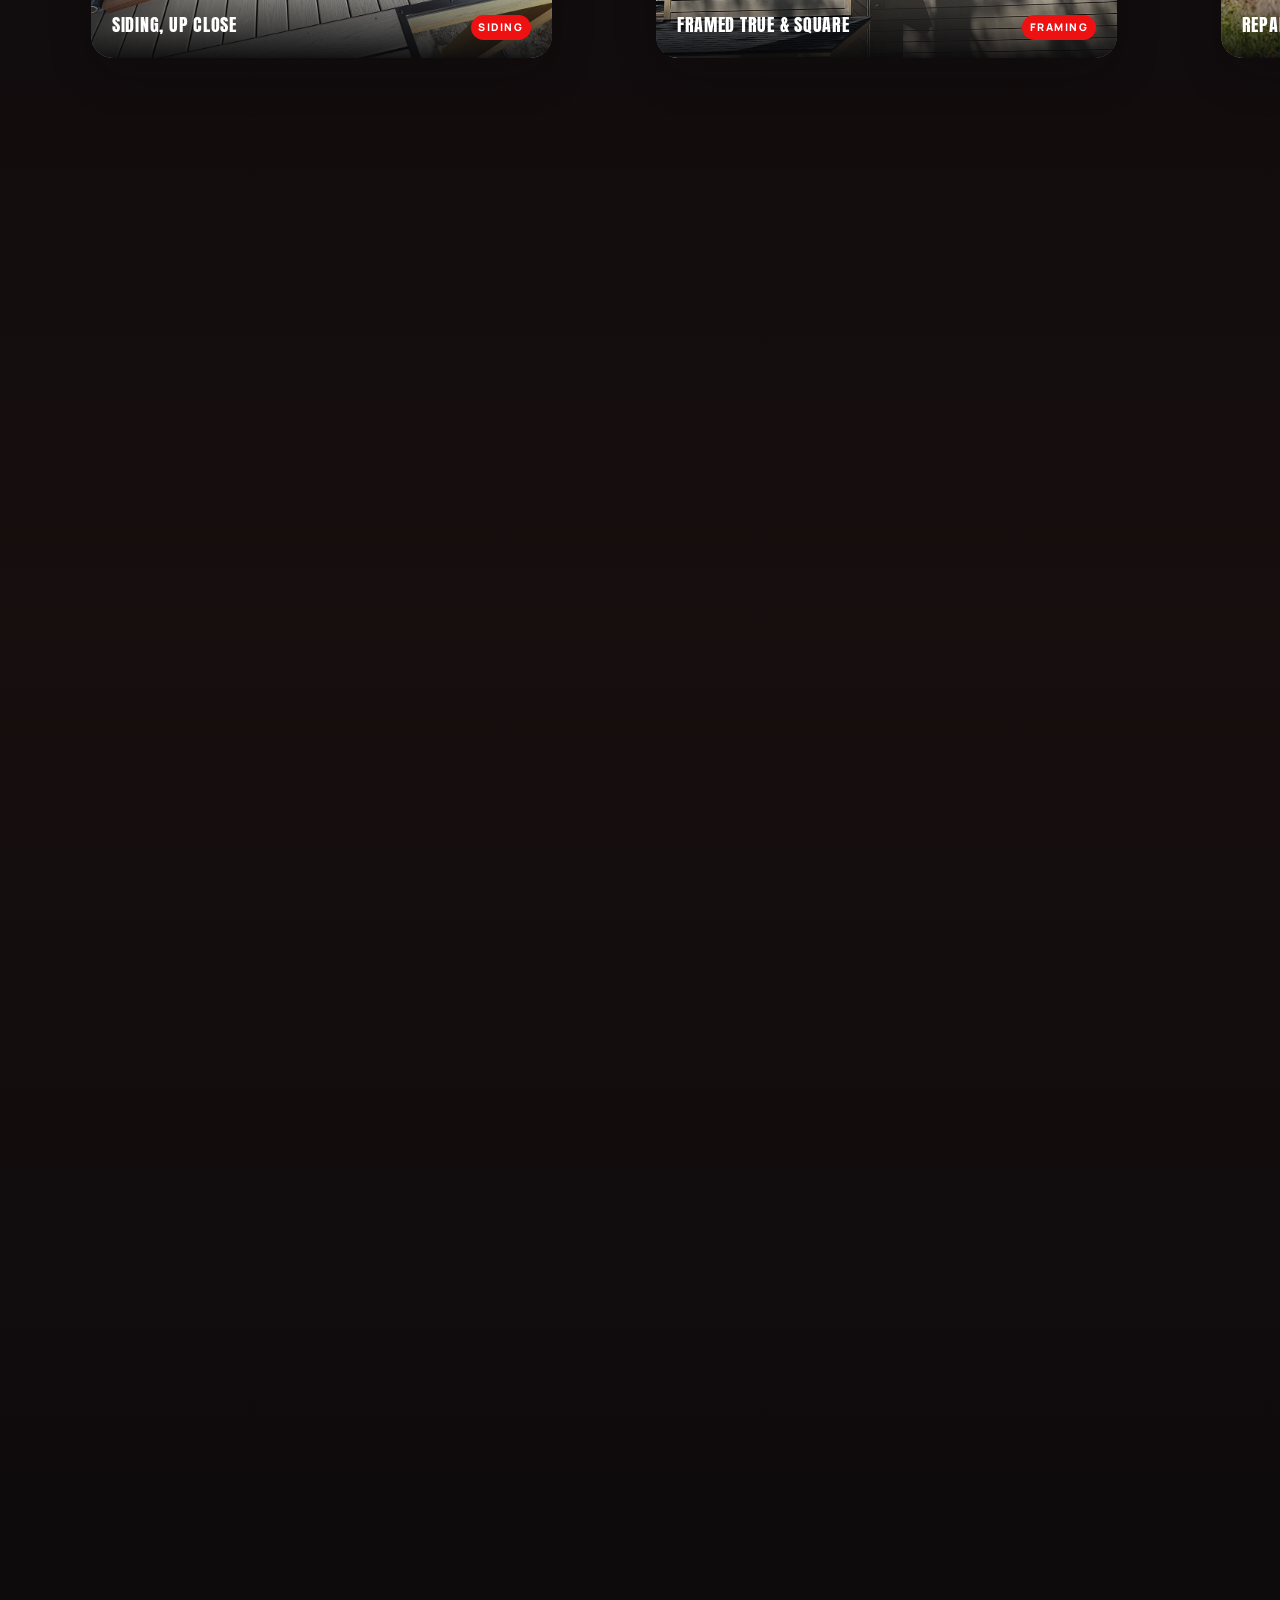
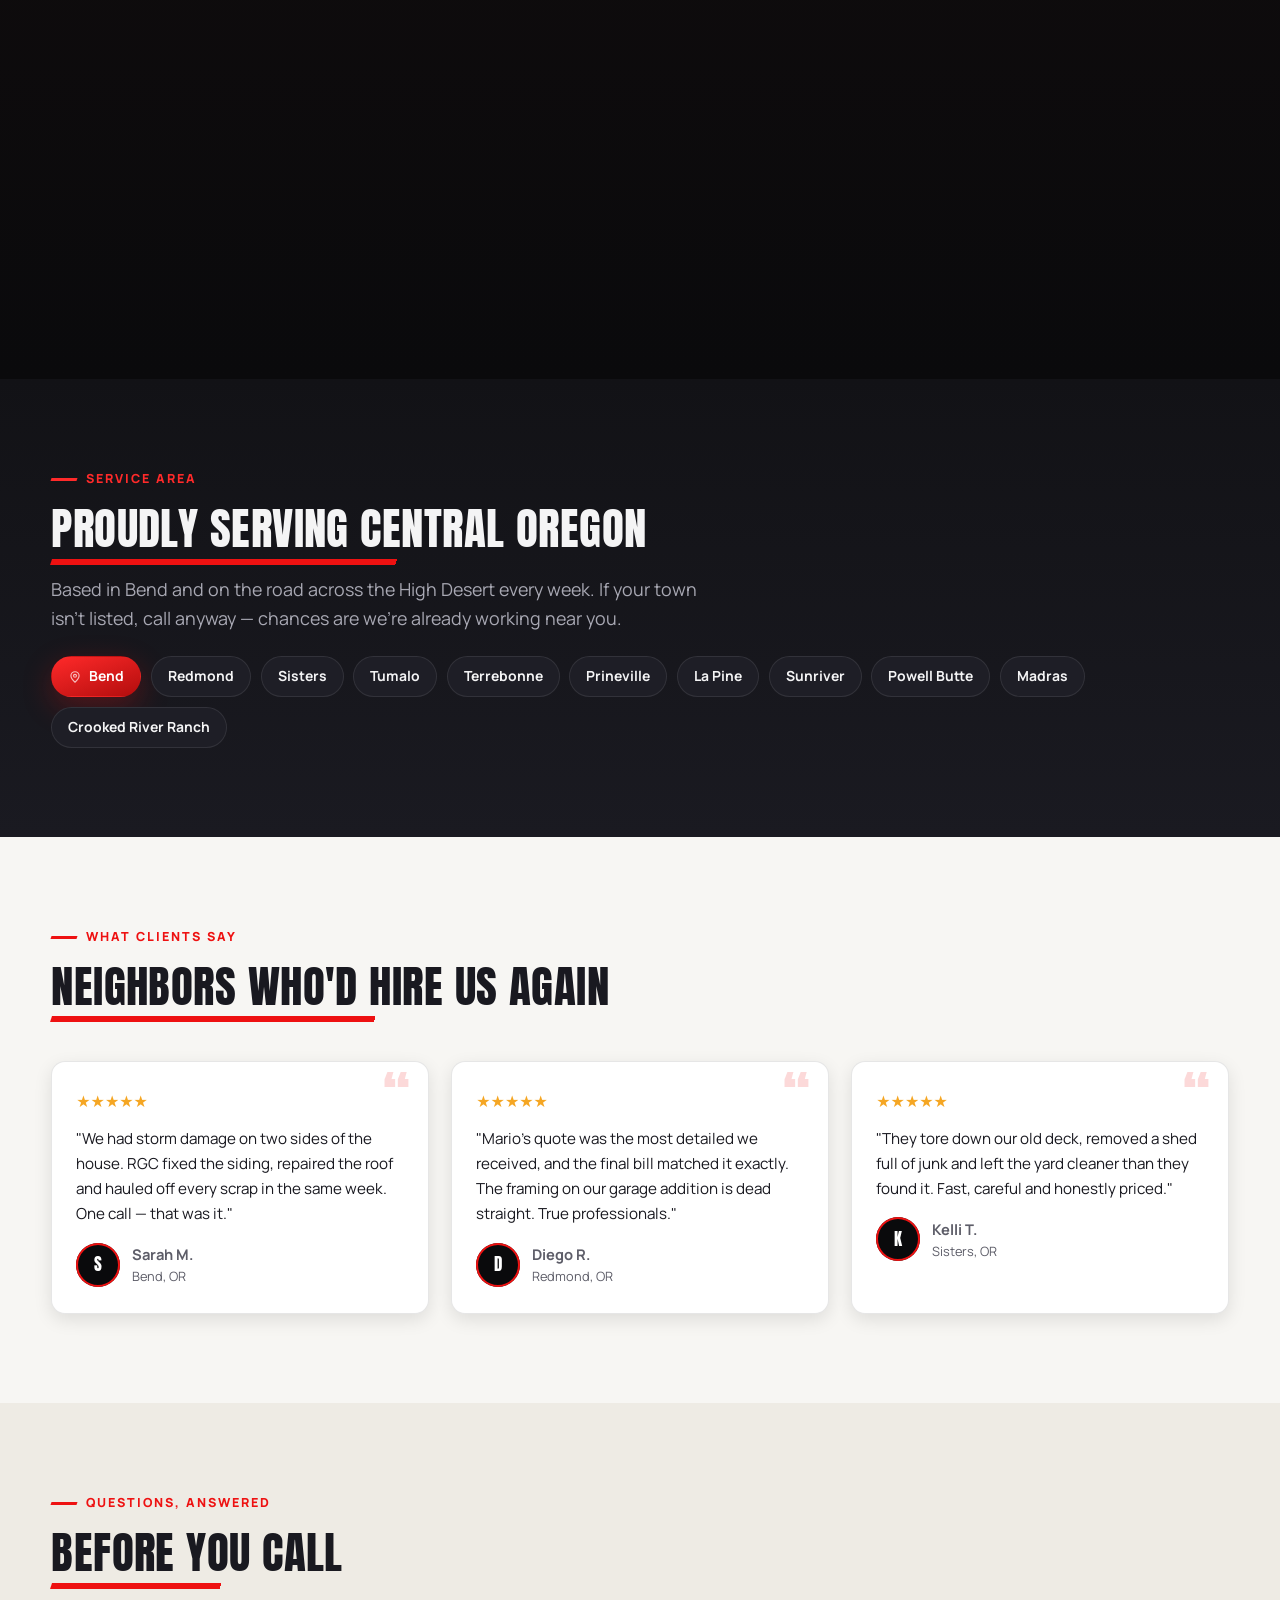
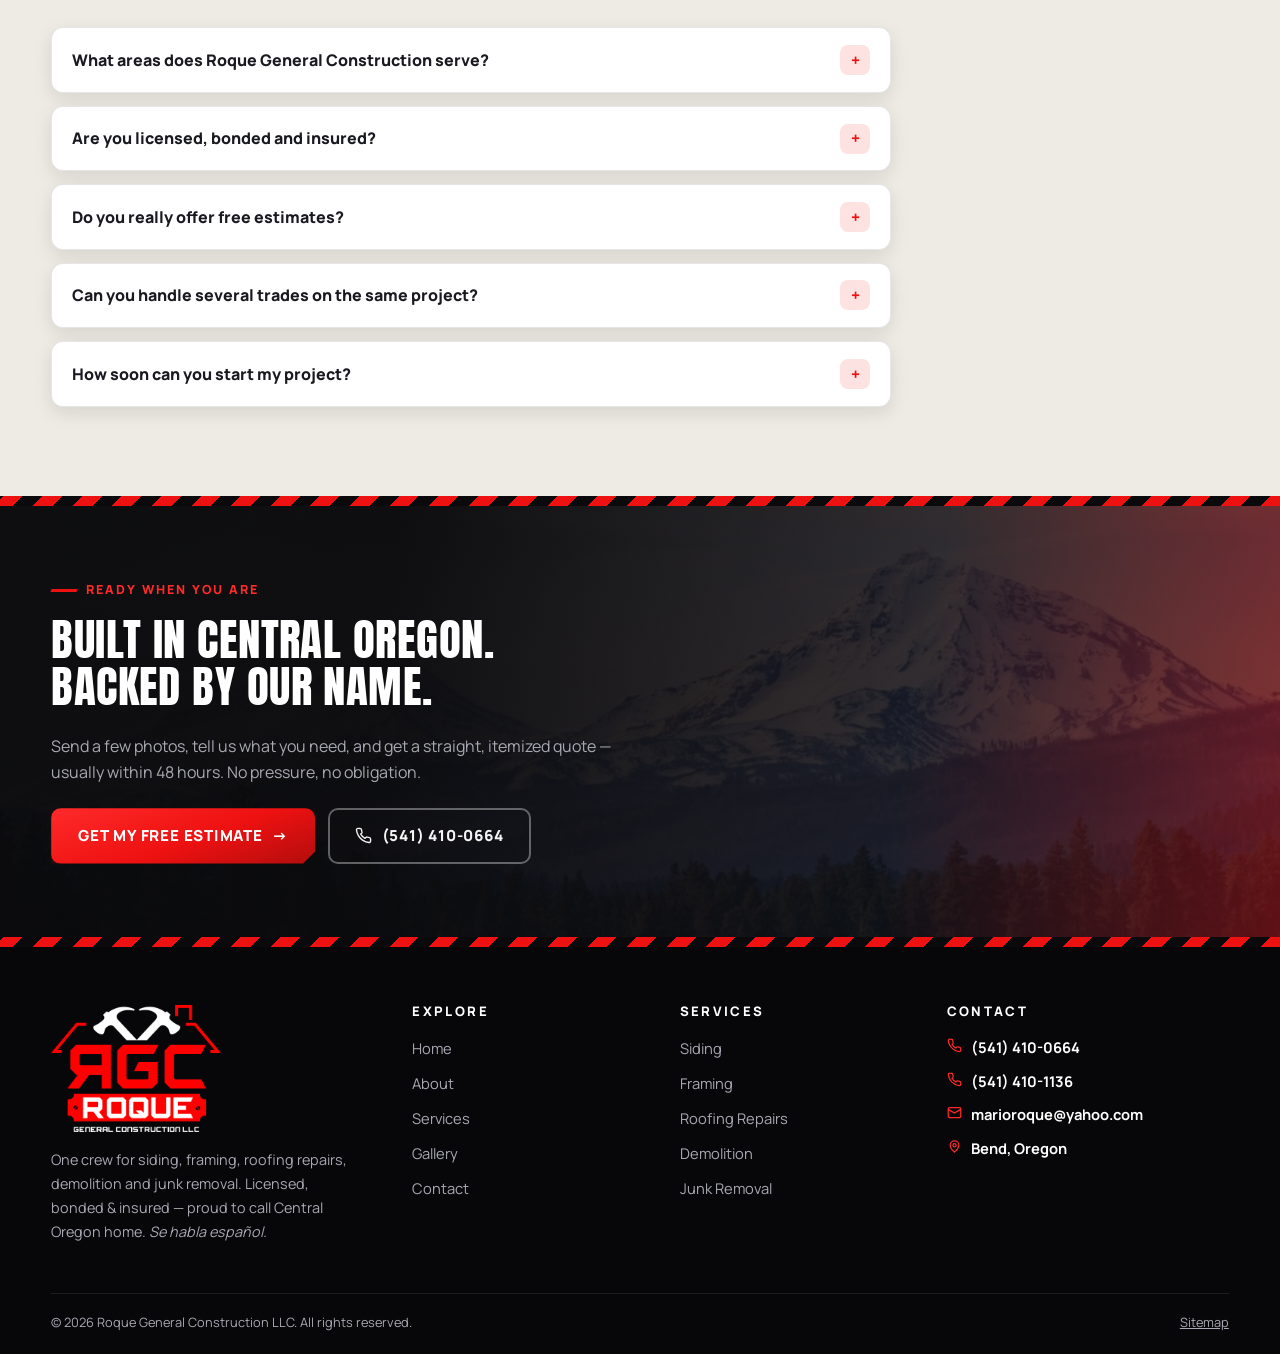
==== commit 612ec7e7: "footer: quitar la línea de licencia (Licensed · Bonded · Insured)" ====
--- a/index.html
+++ b/index.html
@@ -635,8 +635,7 @@
       </div>
       <div class="footer-legal">
         <span>© <span data-year>2026</span> Roque General Construction LLC. All rights reserved.</span>
-        <span class="ccb">Licensed · Bonded · Insured — Oregon CCB</span>
-        <span><a href="/sitemap.xml">Sitemap</a></span>
+<span><a href="/sitemap.xml">Sitemap</a></span>
       </div>
     </div>
   </footer>
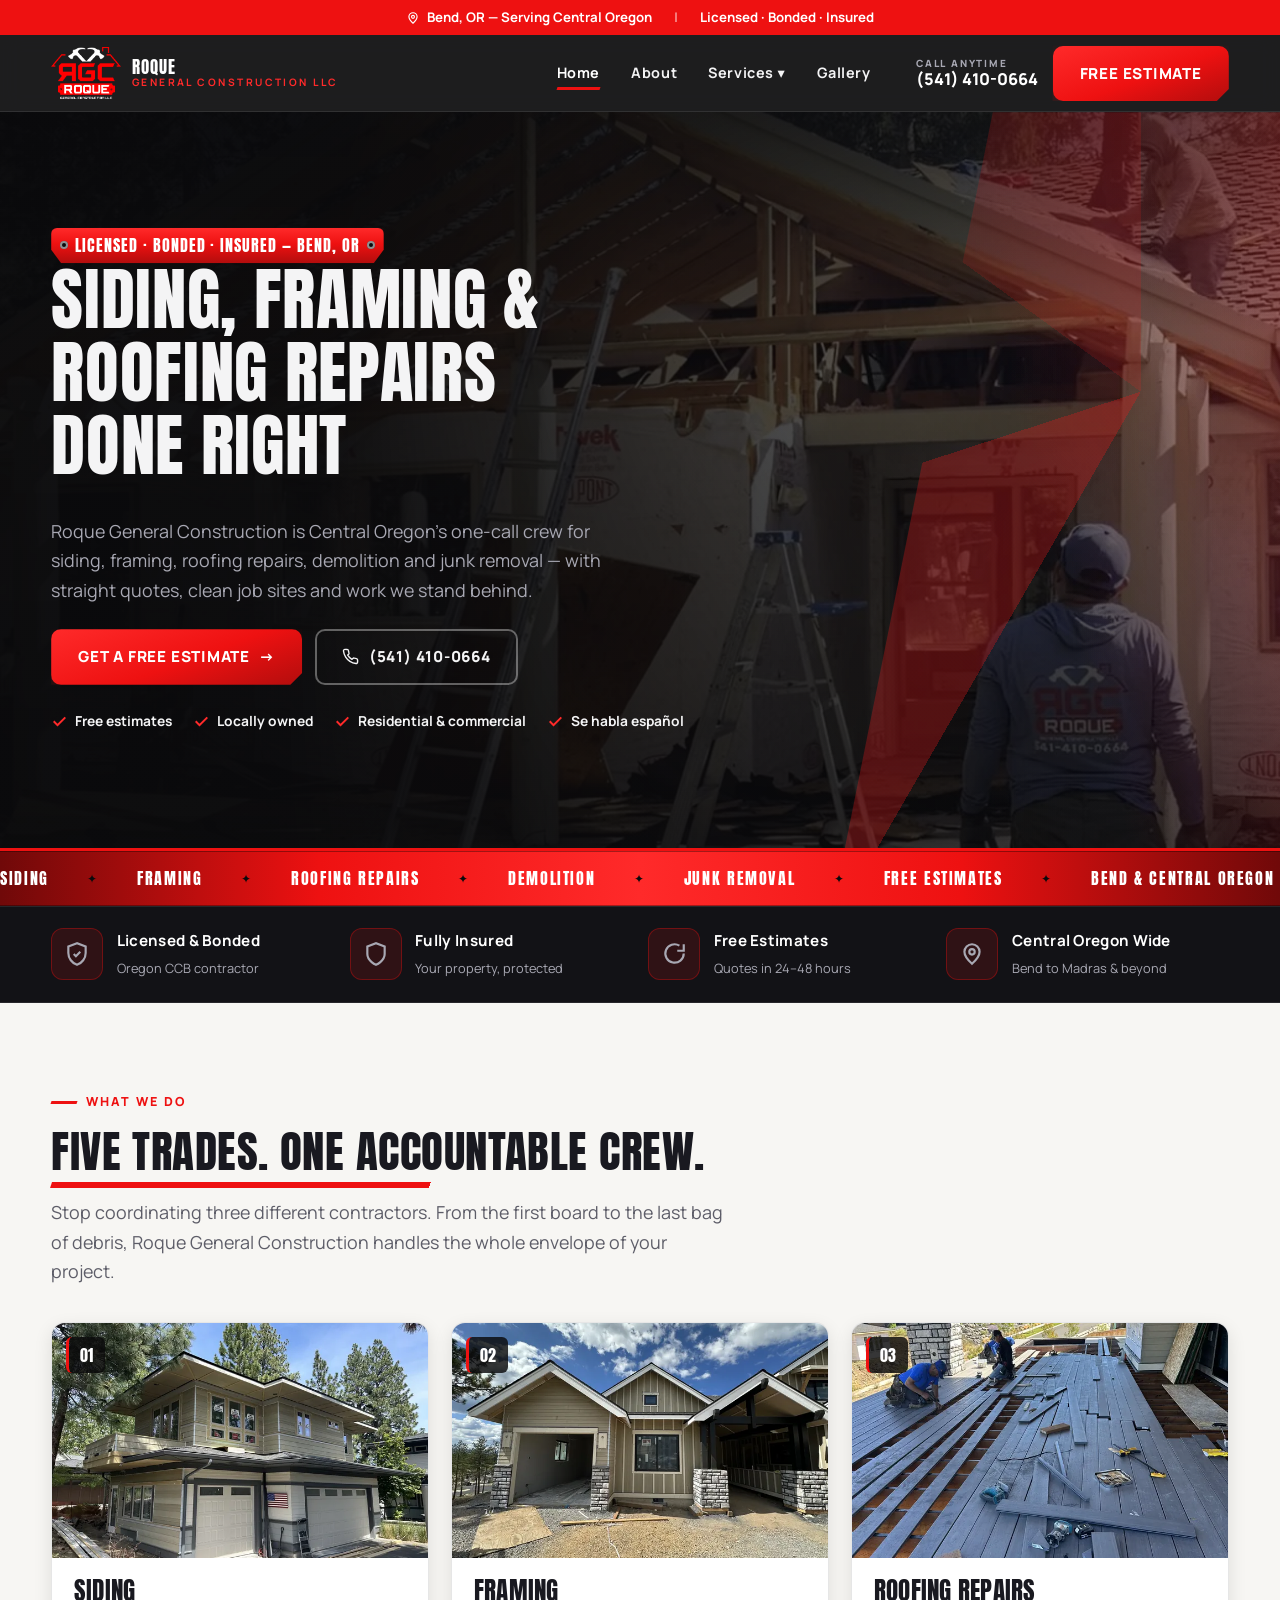
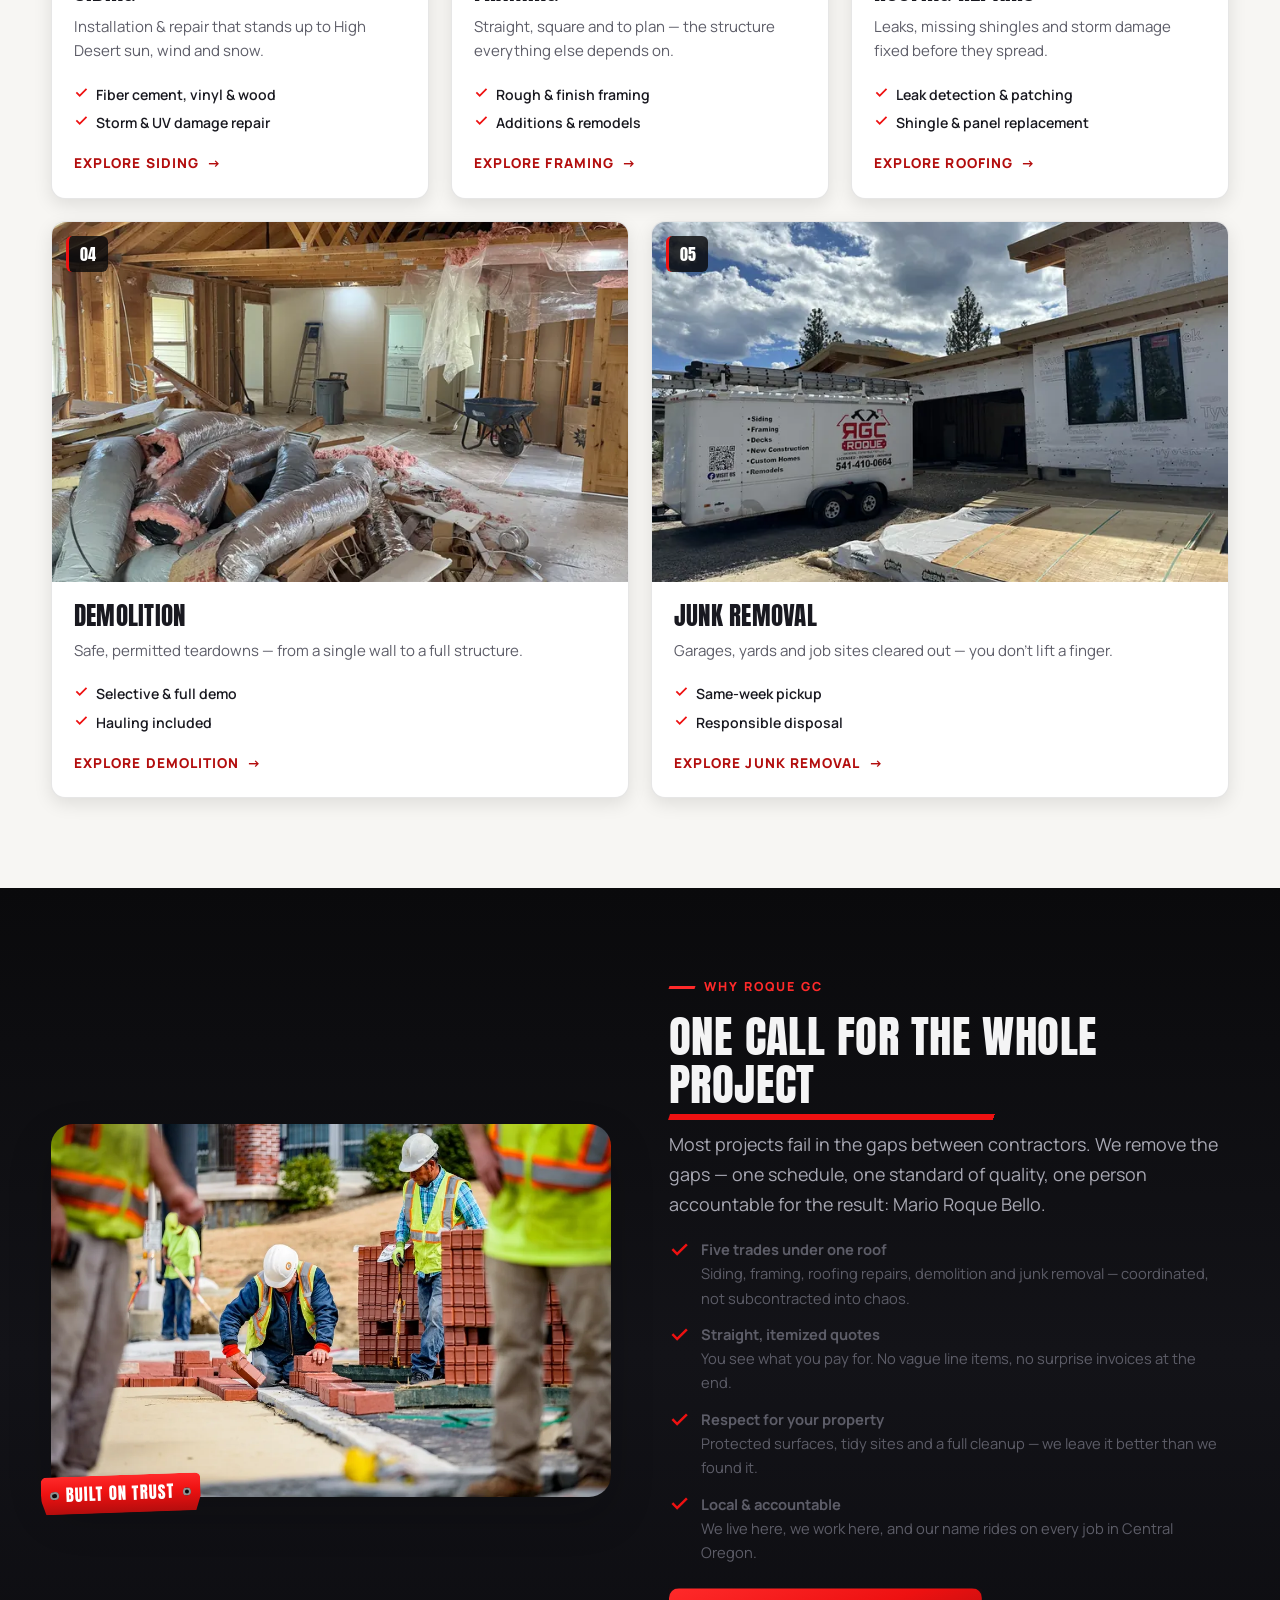
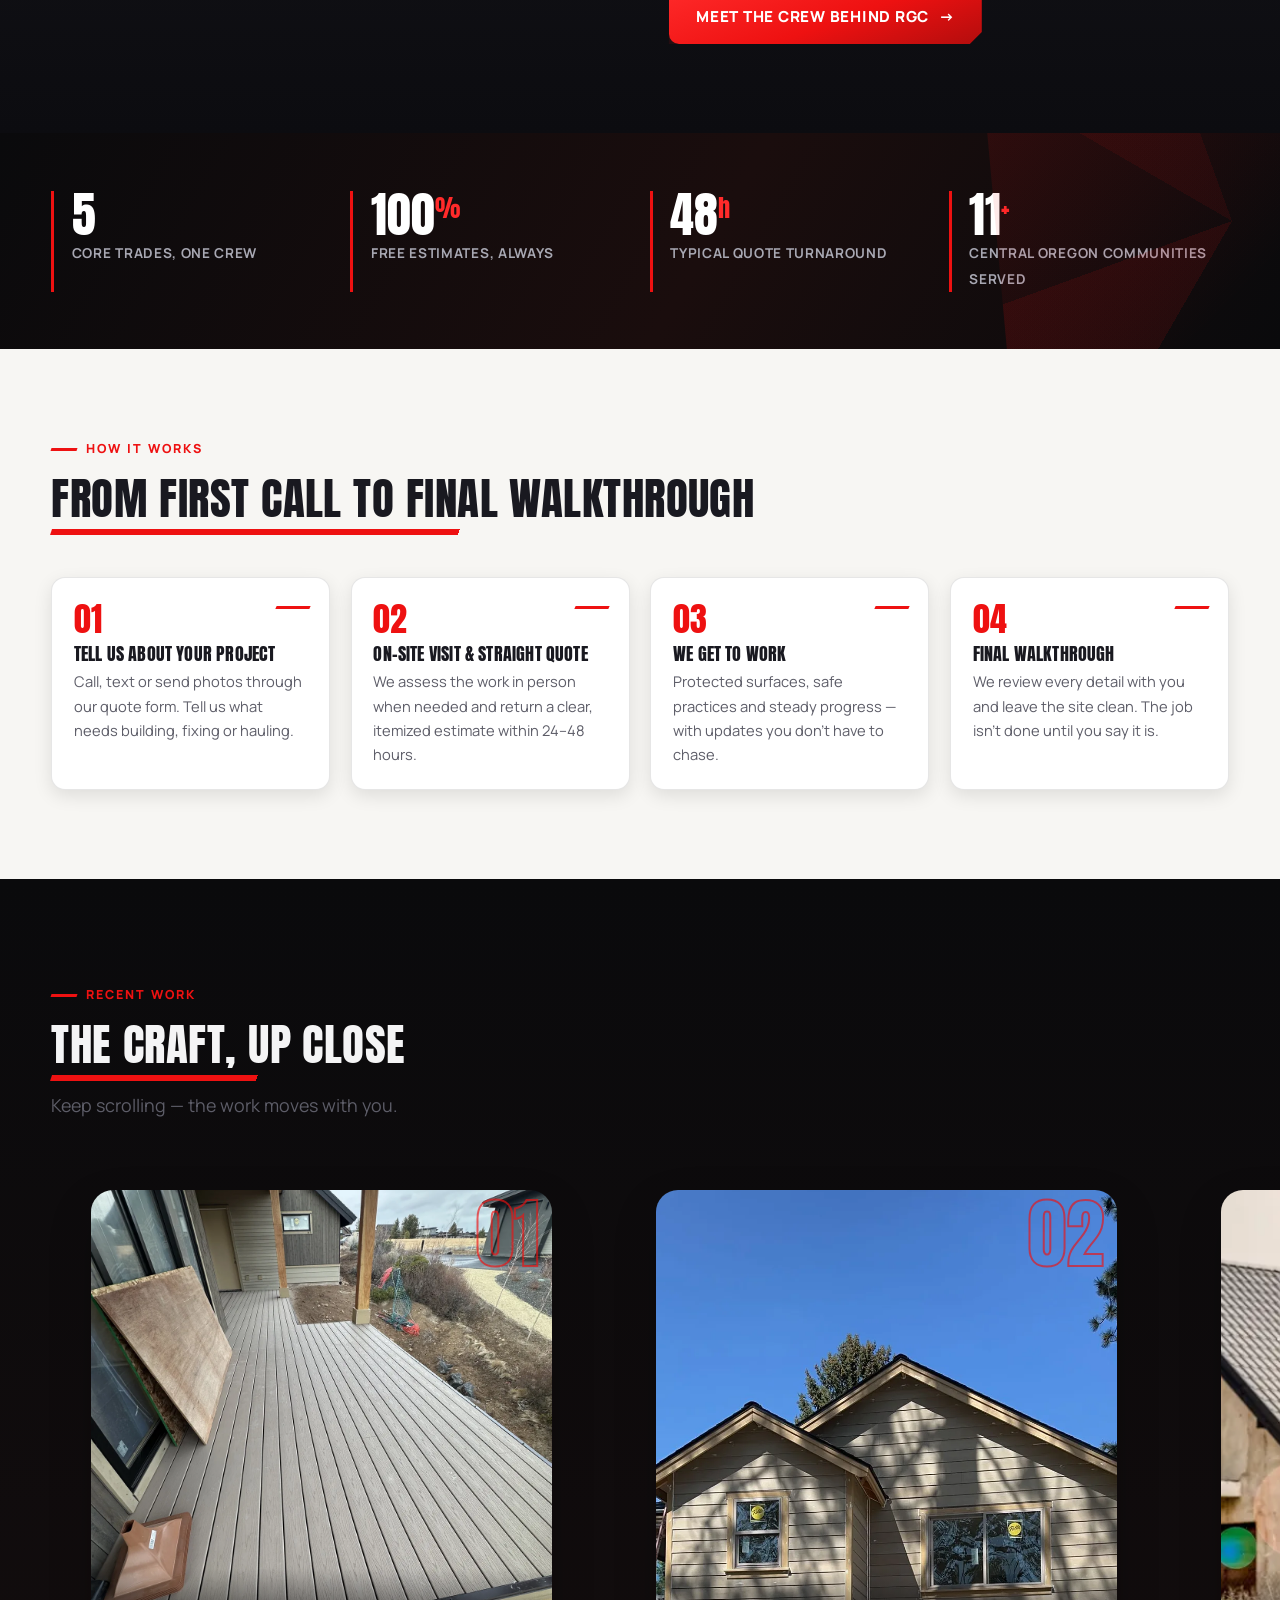
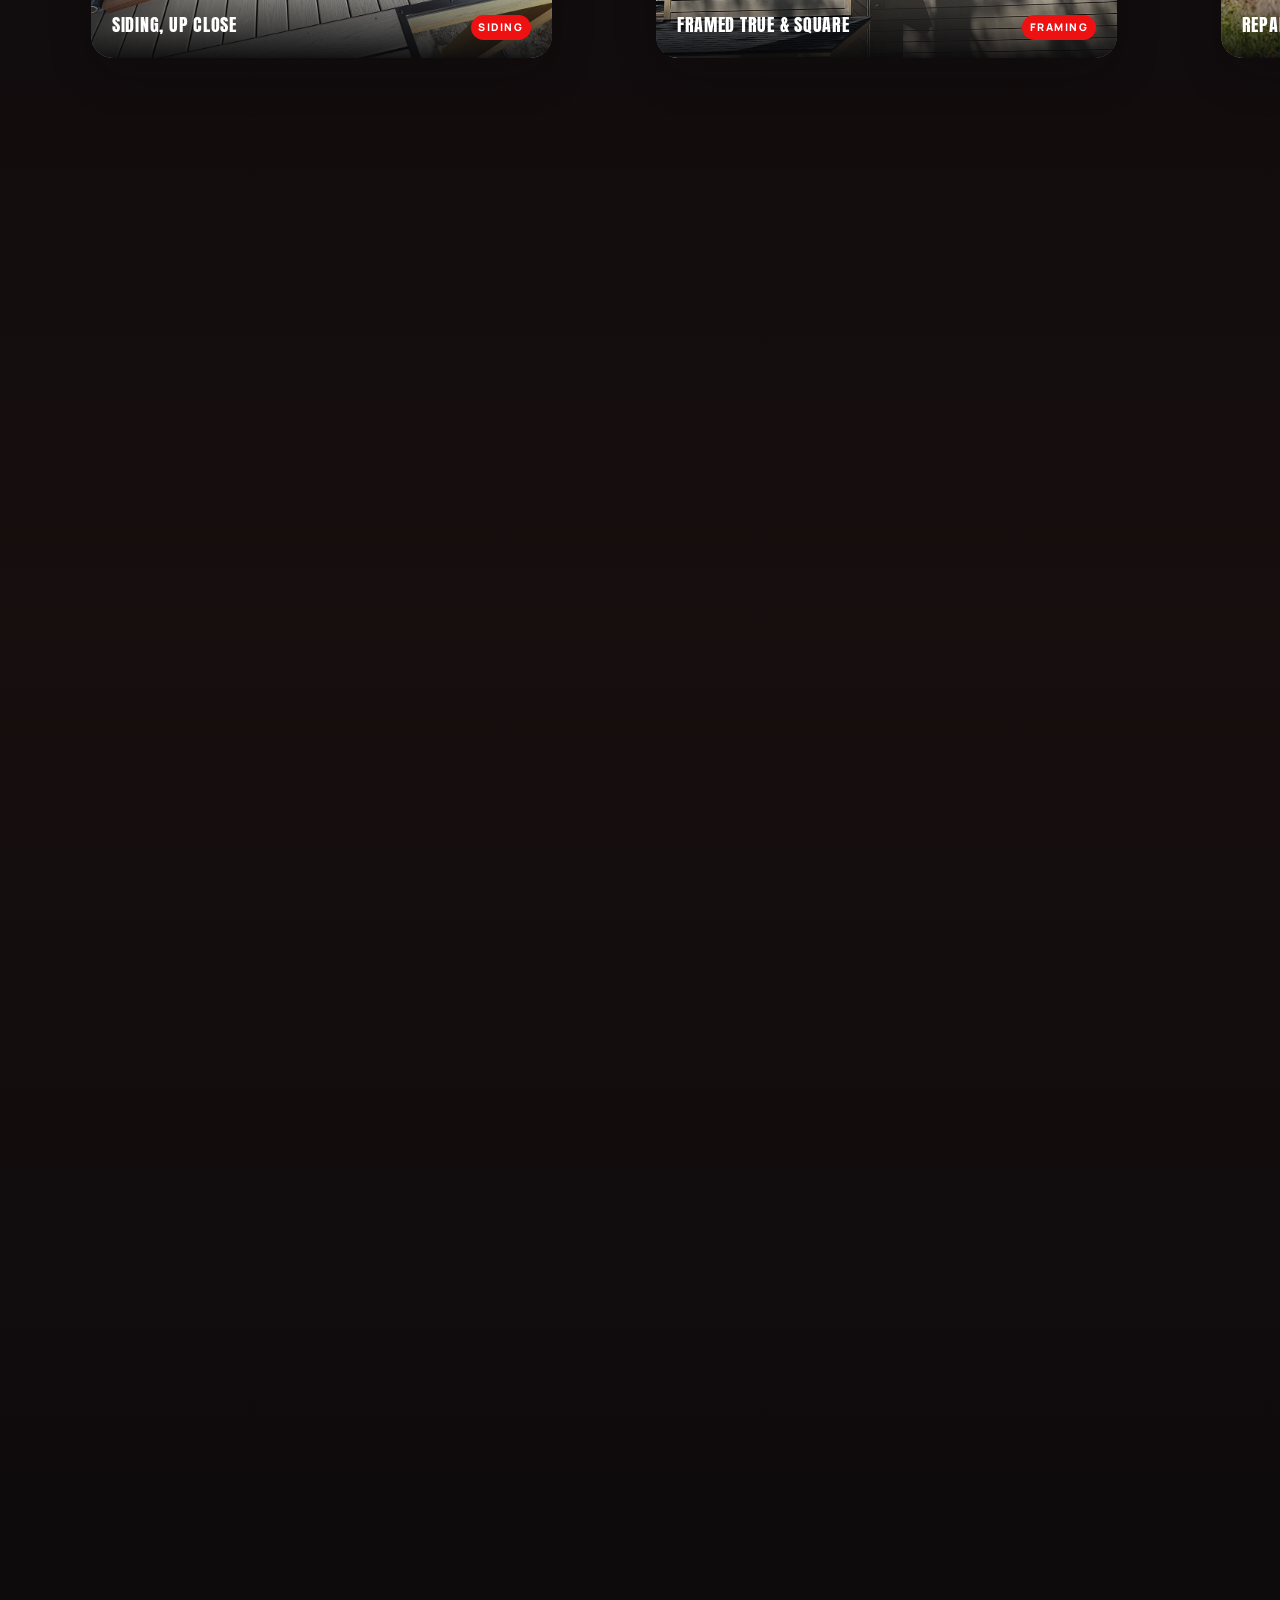
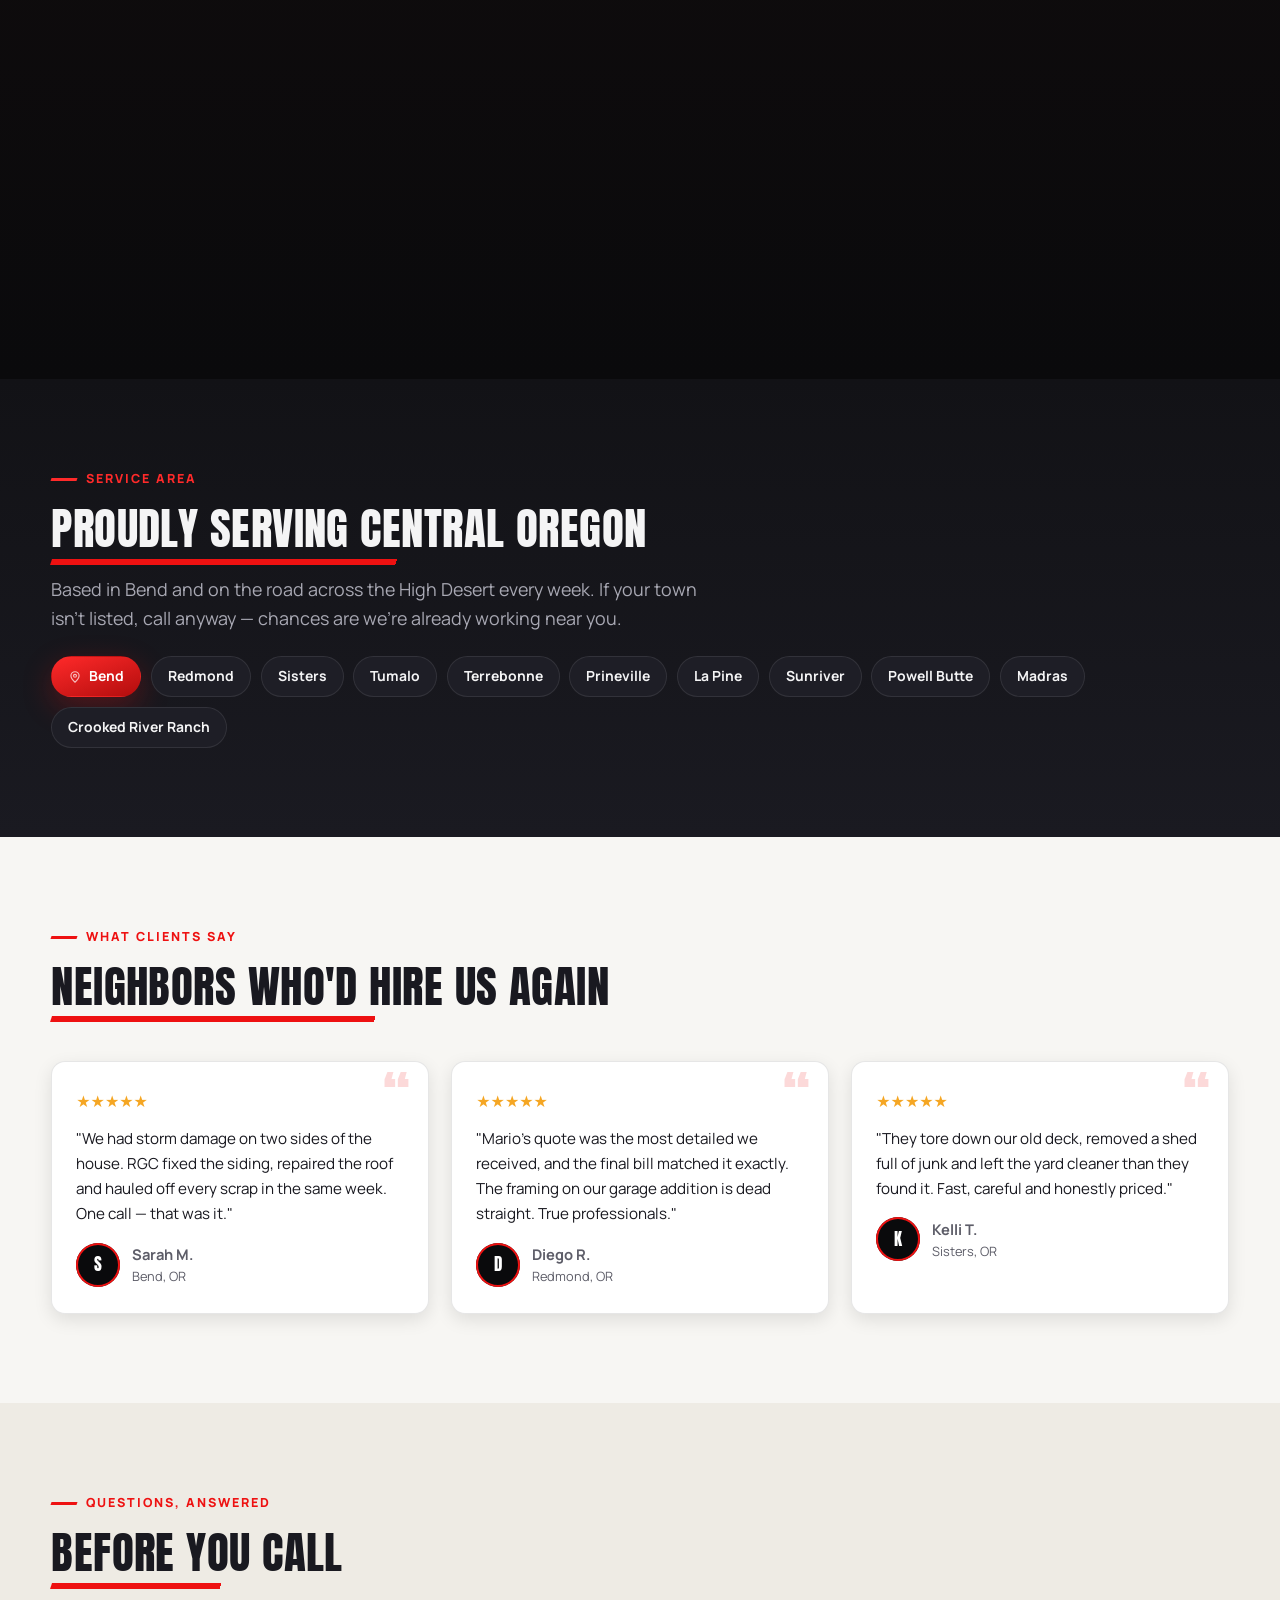
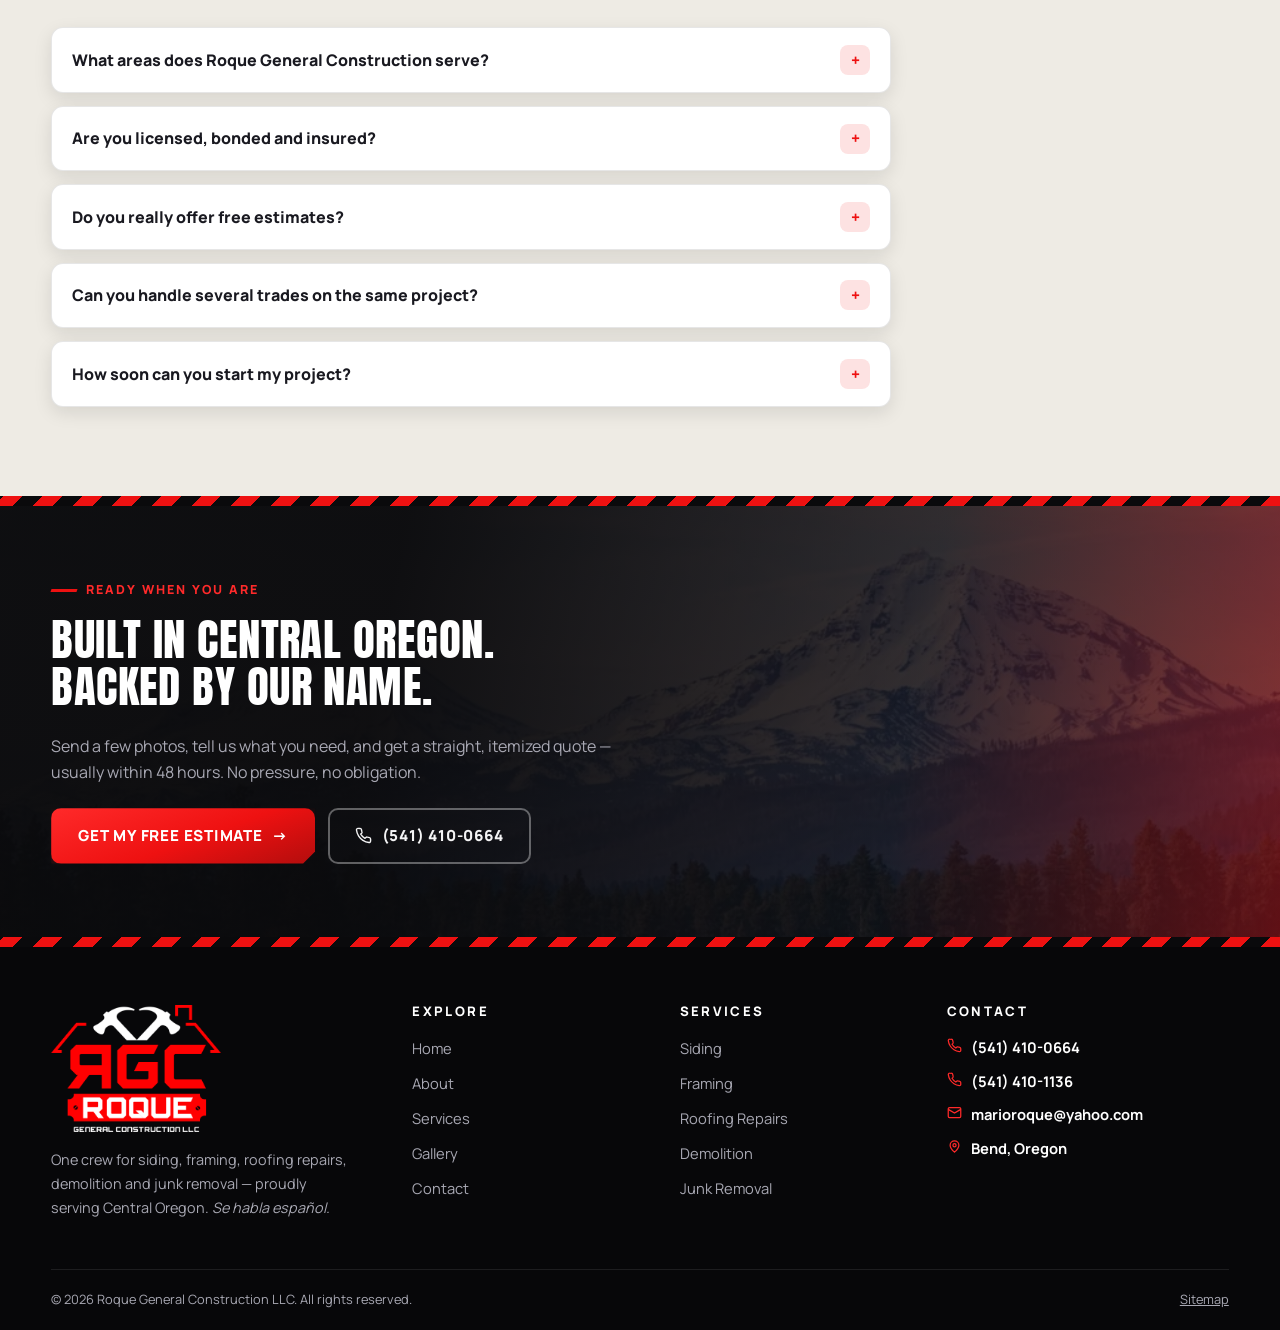
==== commit 76ba9b1d: "footer: quitar también la mención de licencia del párrafo de marca" ====
--- a/index.html
+++ b/index.html
@@ -603,7 +603,7 @@
       <div class="footer__grid">
         <div class="footer__brand">
           <img src="/img/logo-wide.png" alt="RGC — Roque General Construction LLC" loading="lazy" width="200" height="150">
-          <p>One crew for siding, framing, roofing repairs, demolition and junk removal. Licensed, bonded &amp; insured — proud to call Central Oregon home. <em>Se habla español.</em></p>
+          <p>One crew for siding, framing, roofing repairs, demolition and junk removal — proudly serving Central Oregon. <em>Se habla español.</em></p>
         </div>
         <div class="footer__col">
           <h4>Explore</h4>
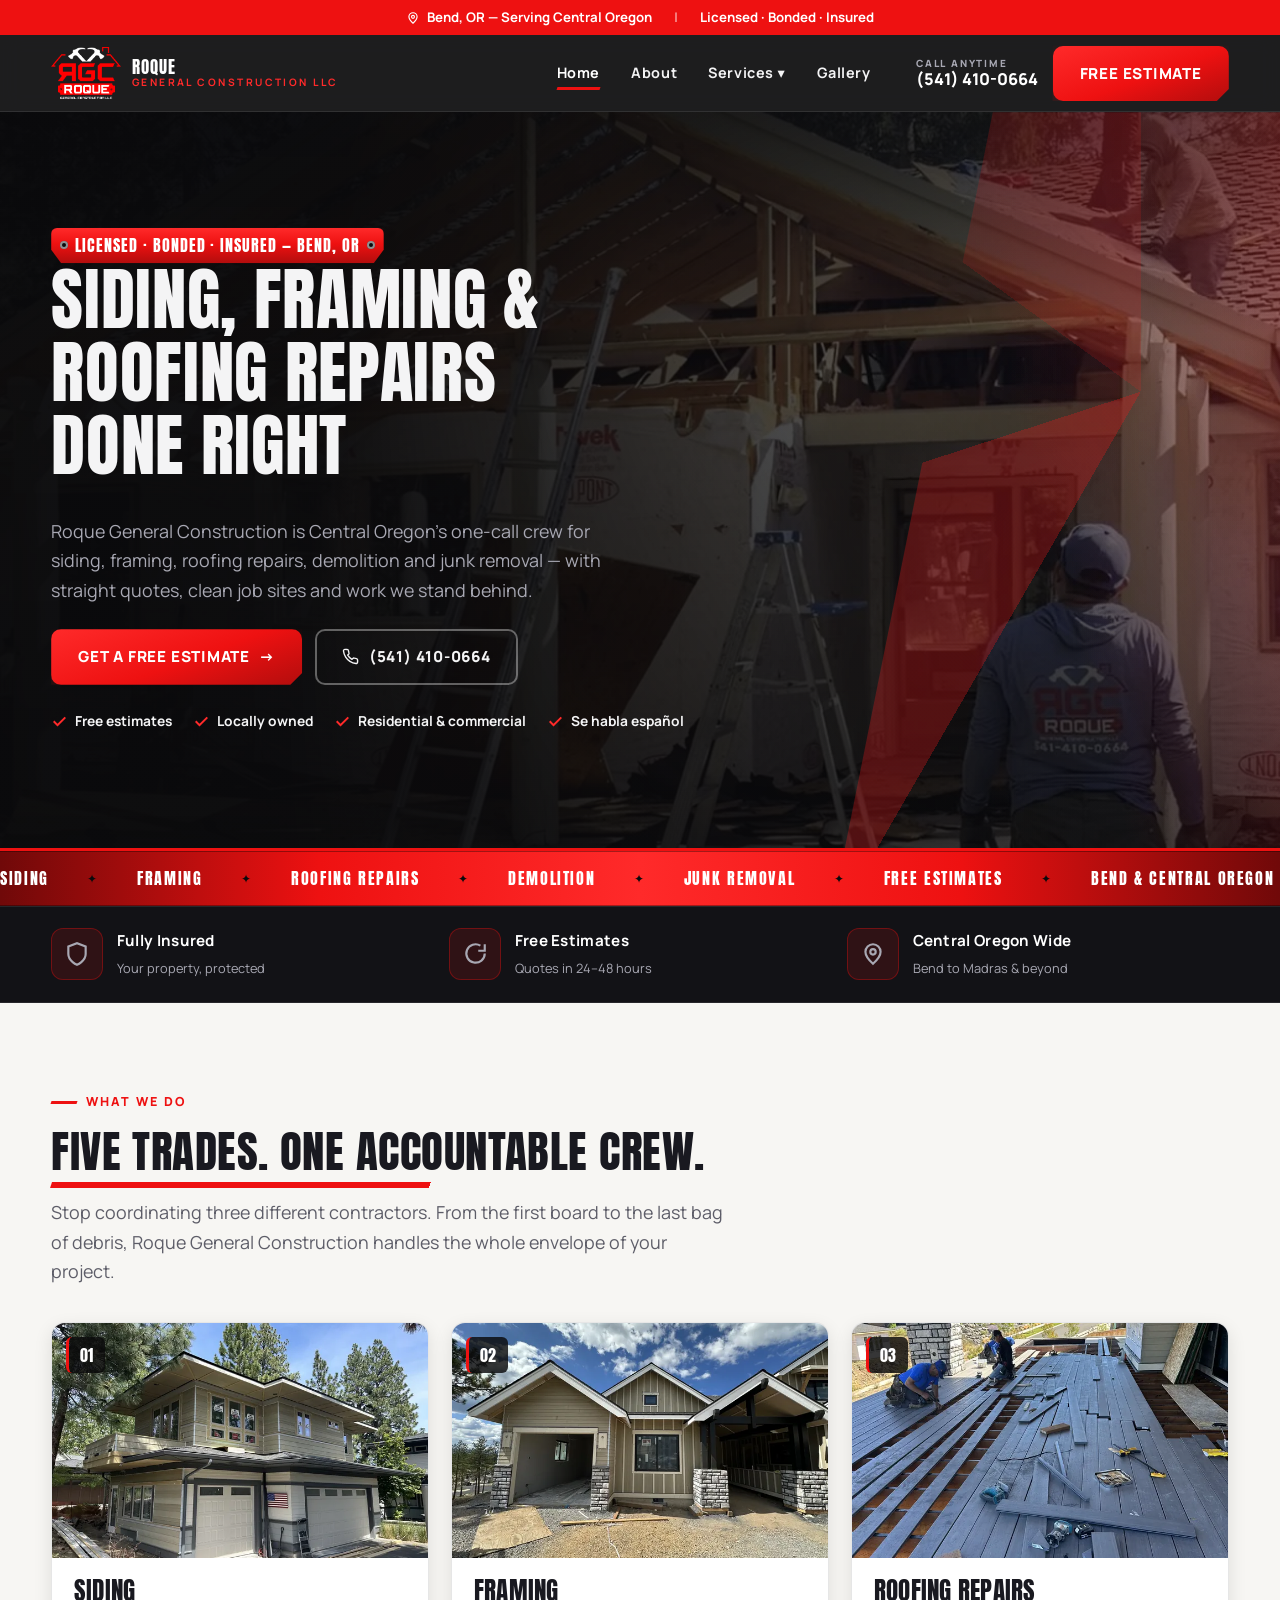
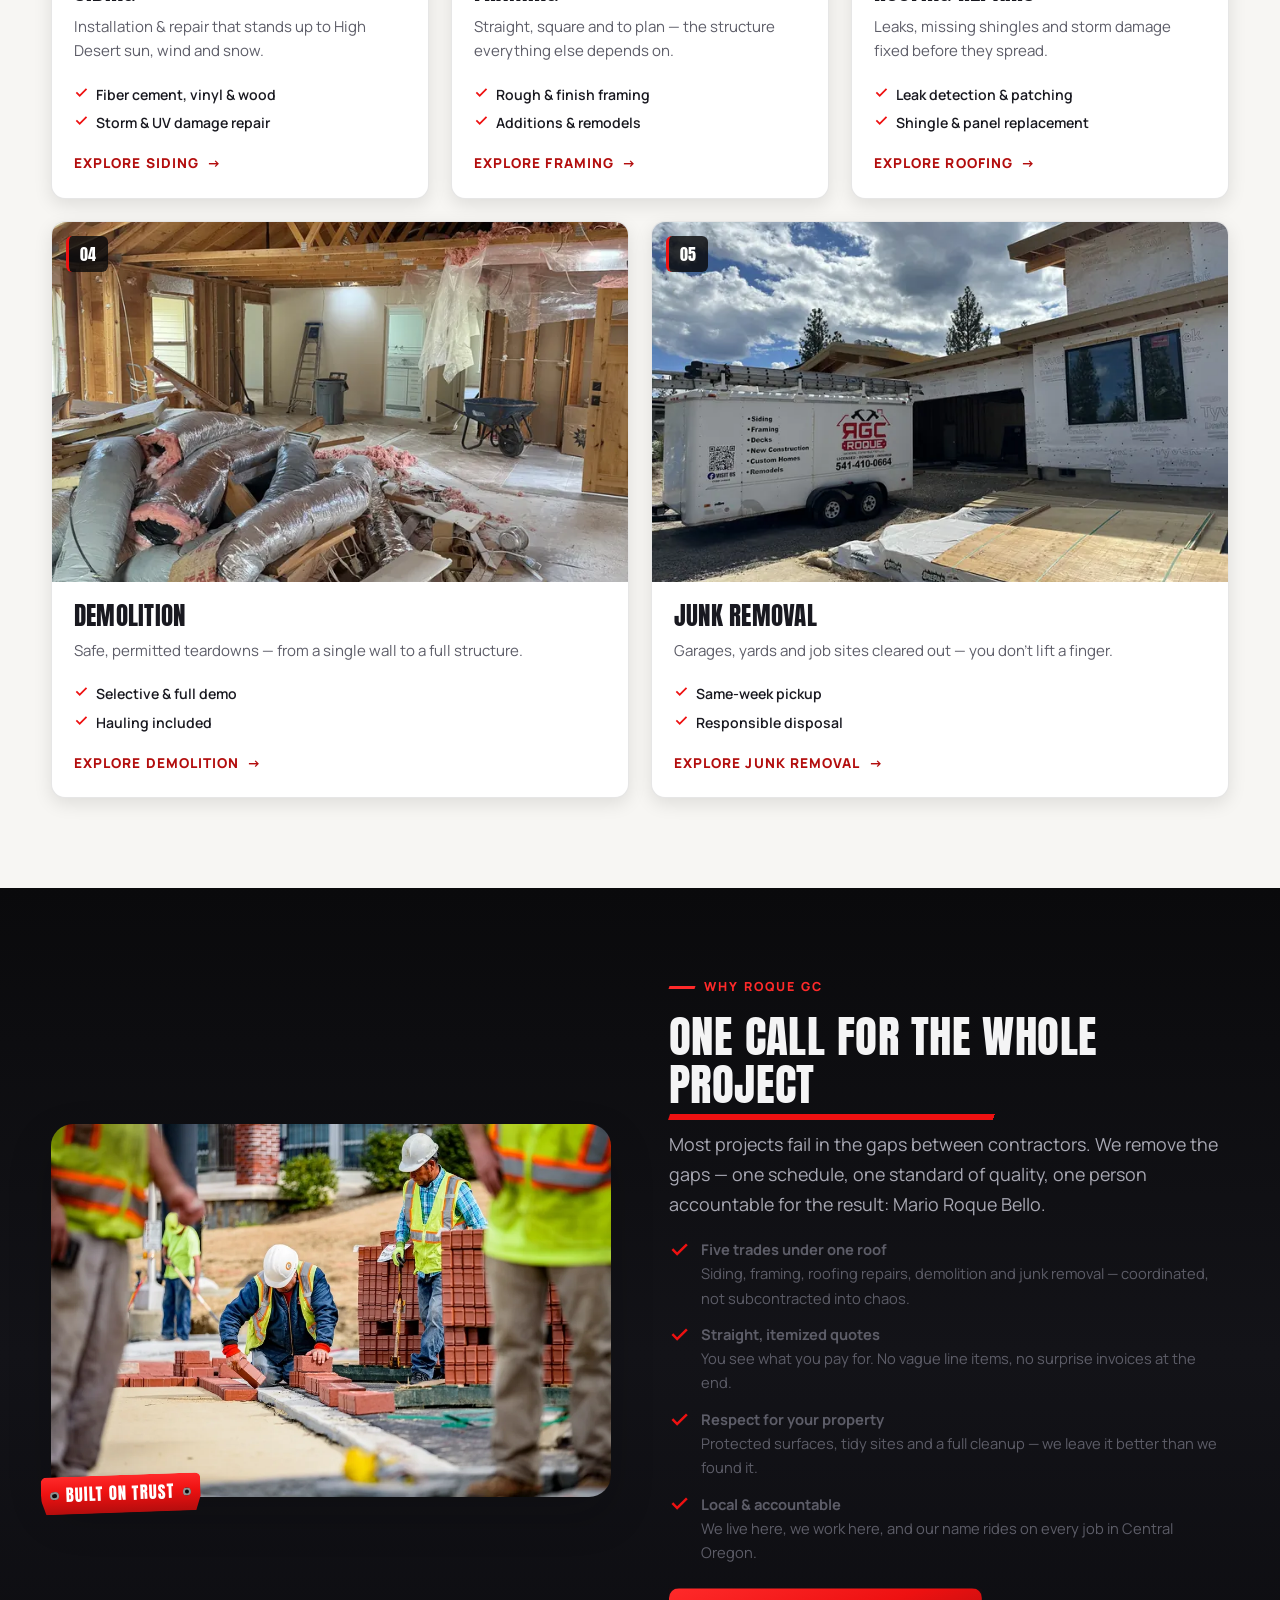
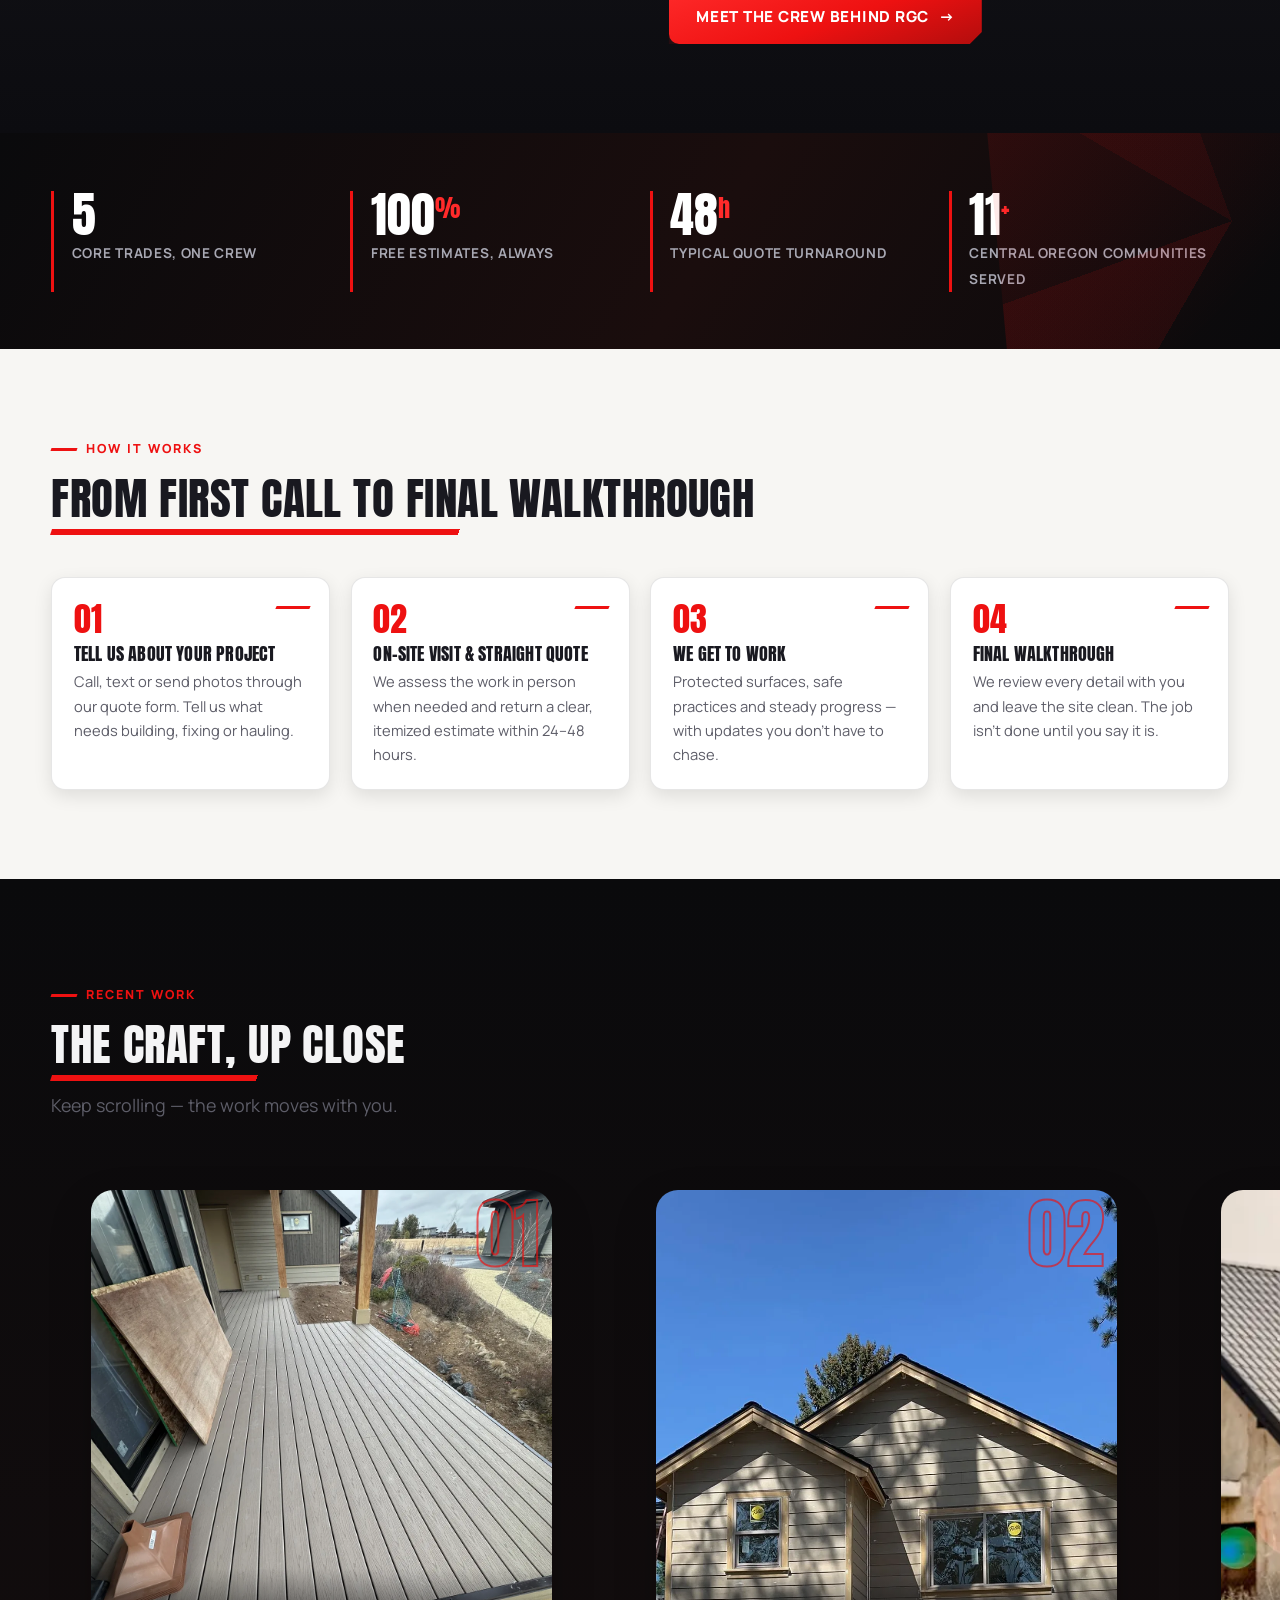
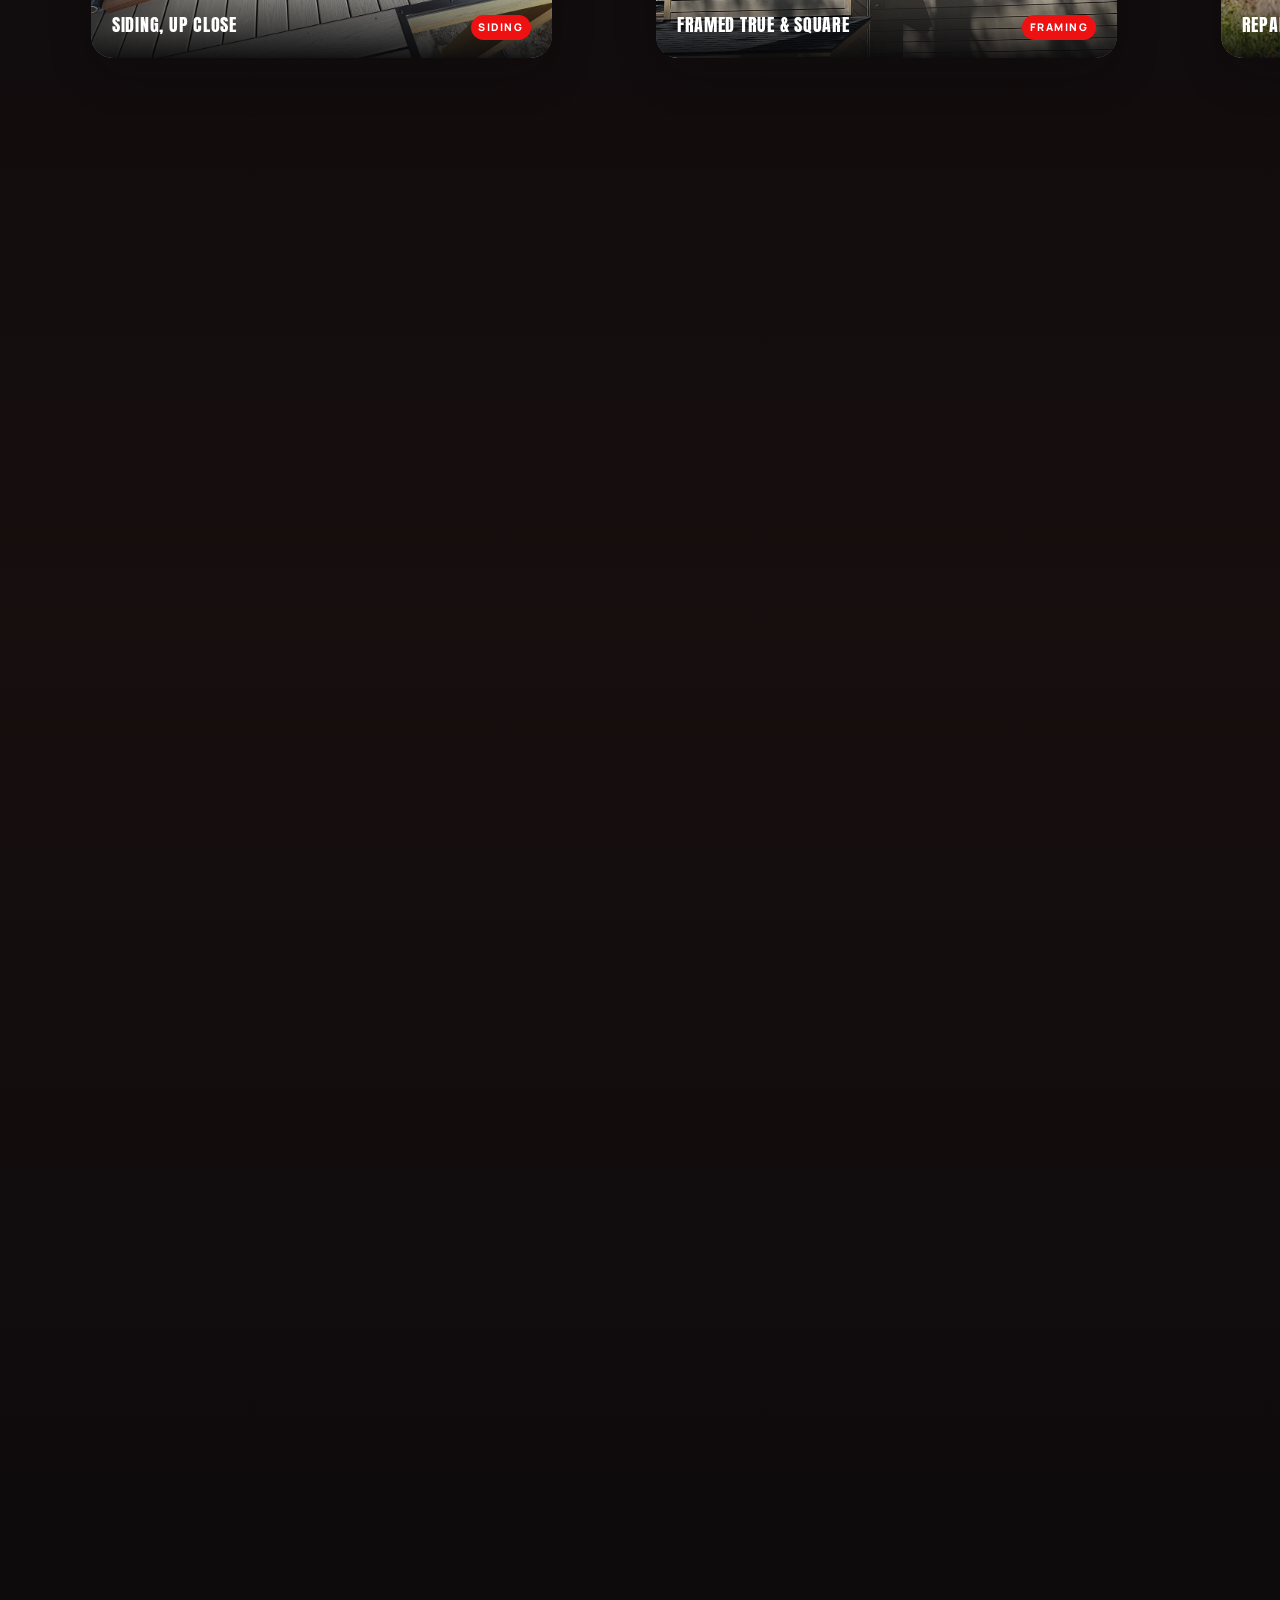
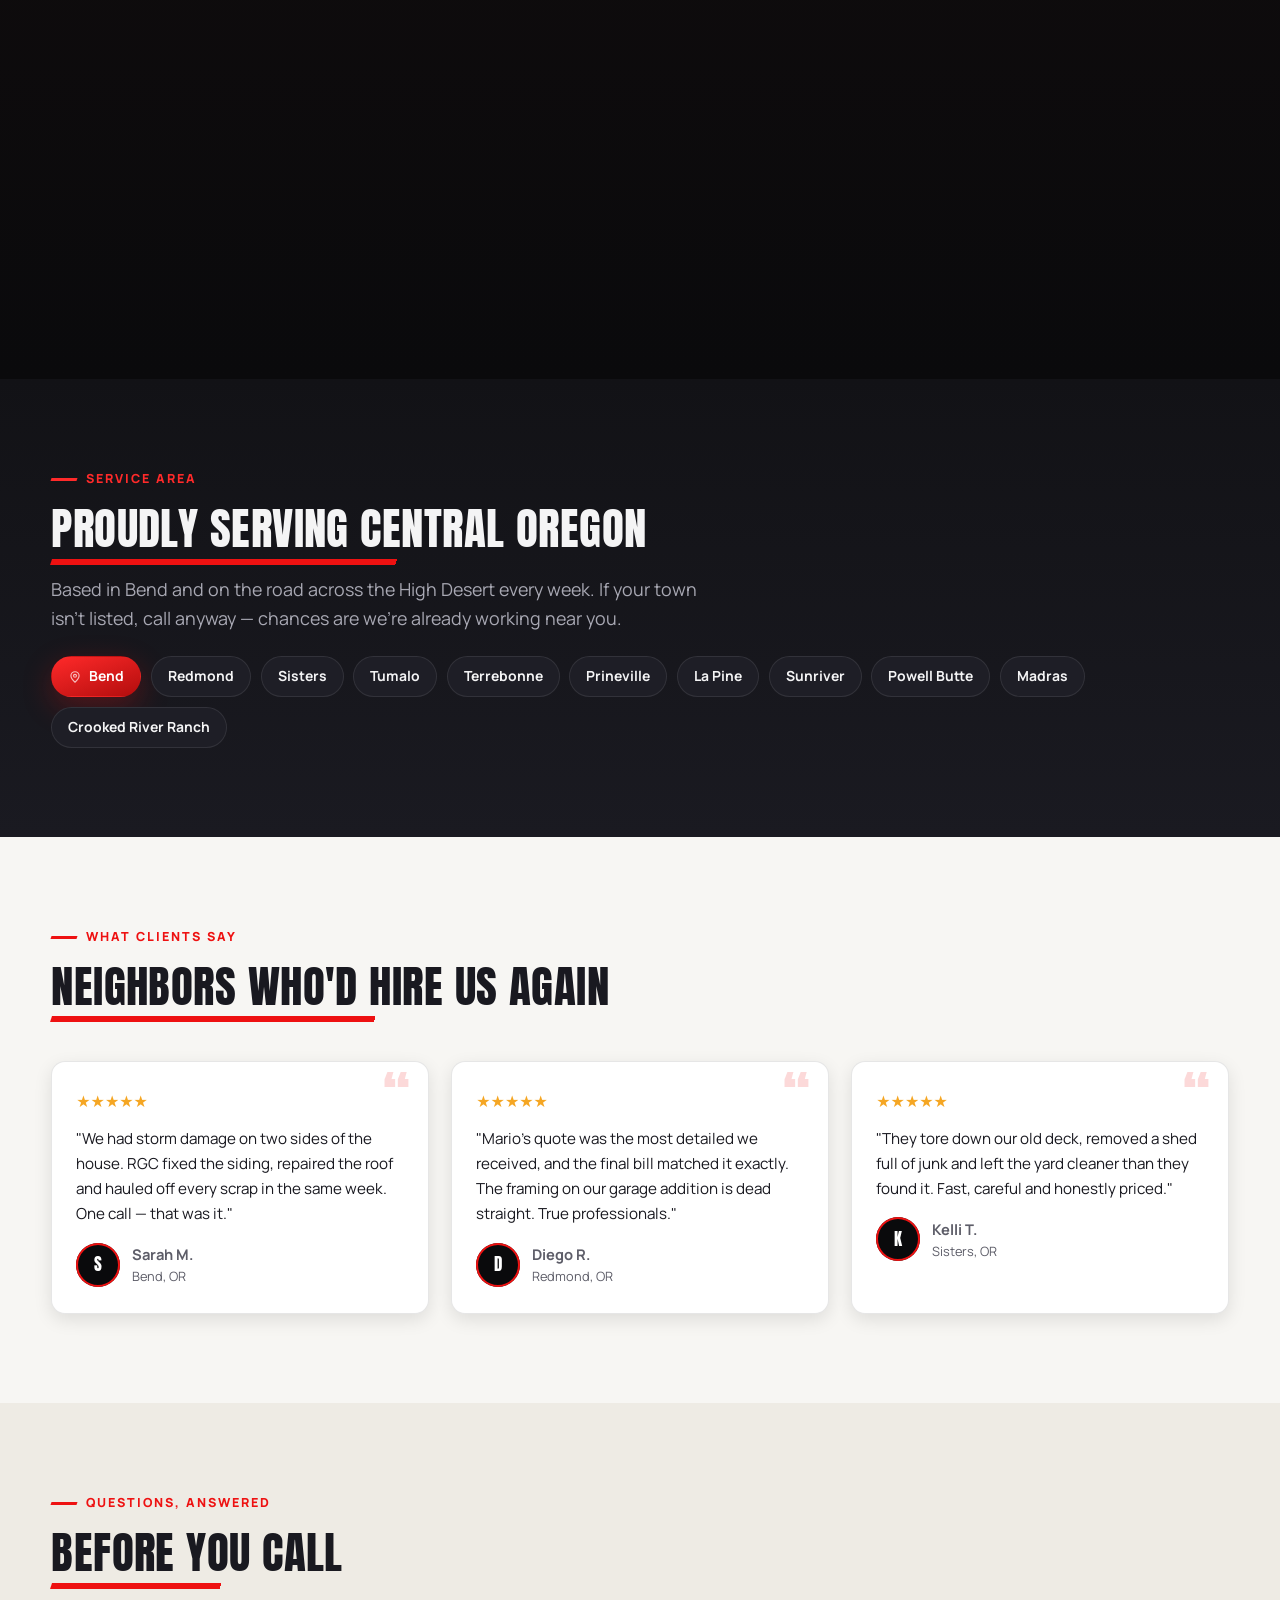
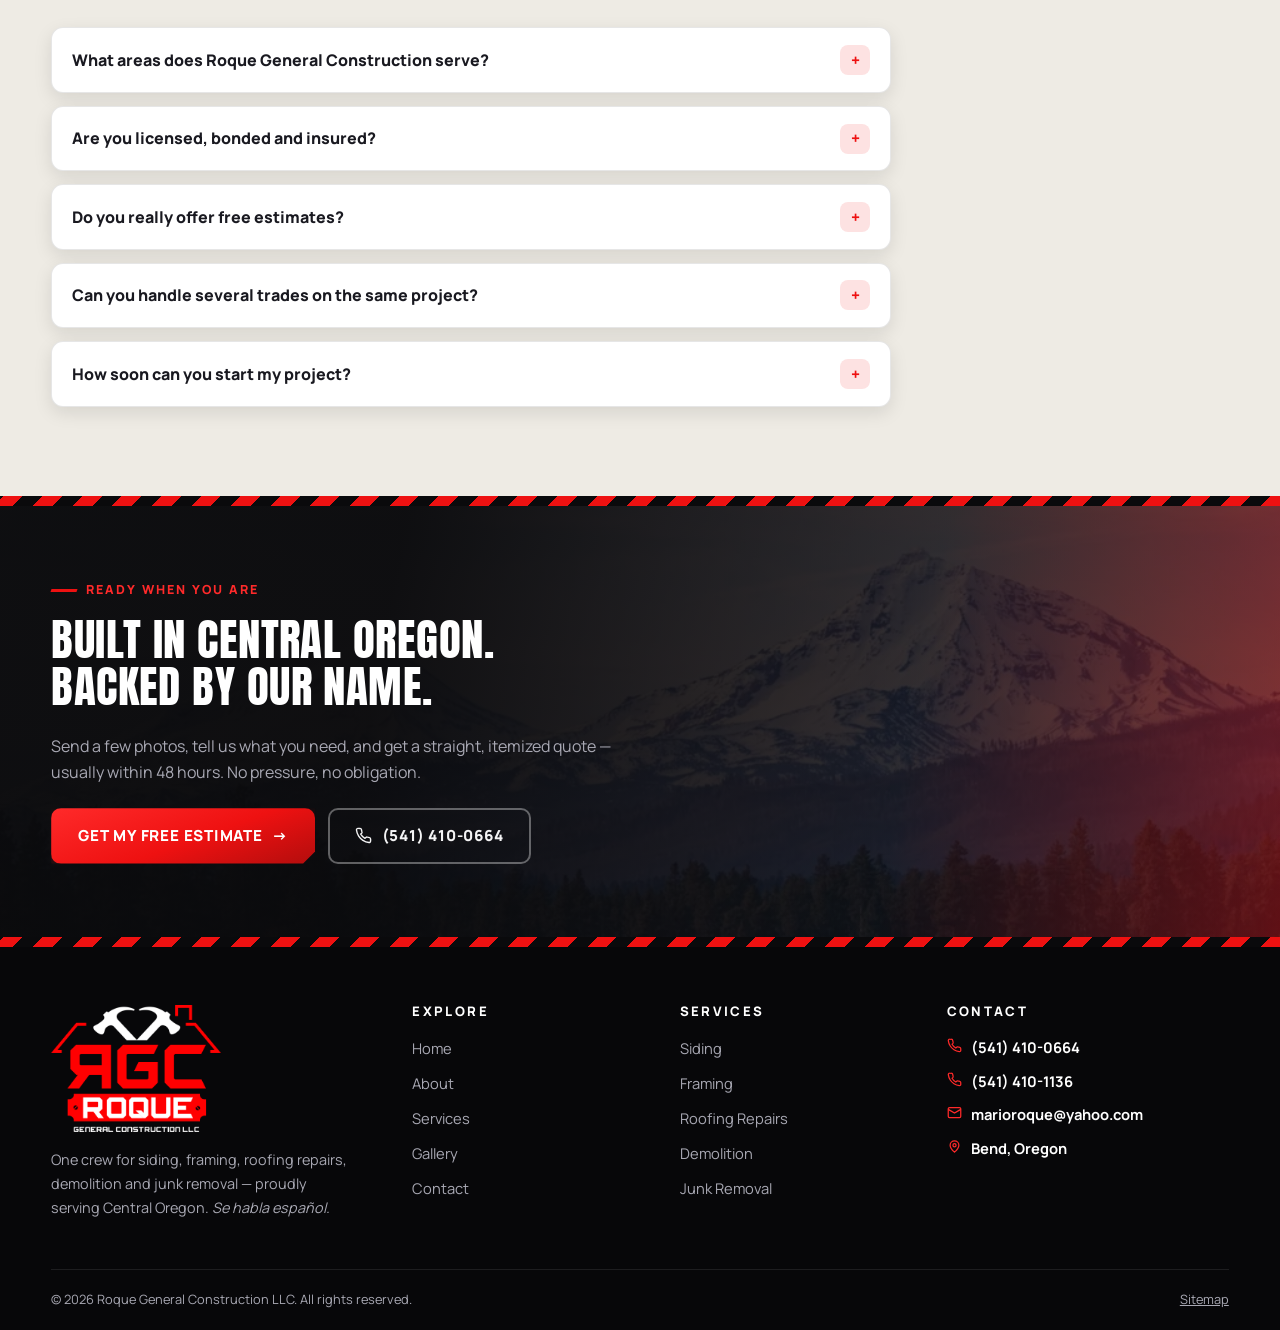
==== commit 72cf78bb: "trustbar: quitar el item Licensed & Bonded / Oregon CCB (queda en 3 columnas)" ====
--- a/index.html
+++ b/index.html
@@ -285,10 +285,6 @@
     <!-- TRUSTBAR -->
     <section class="trustbar" aria-label="Why homeowners trust us">
       <div class="container trustbar__grid">
-        <div class="trust reveal">
-          <span class="trust__icon"><svg width="26" height="26" viewBox="0 0 24 24" fill="none" stroke="currentColor" stroke-width="2" aria-hidden="true"><path d="M12 2 4 5v6c0 5 3.4 9.4 8 11 4.6-1.6 8-6 8-11V5l-8-3z"/><path d="M9 12l2 2 4-4"/></svg></span>
-          <div><b>Licensed &amp; Bonded</b><span>Oregon CCB contractor</span></div>
-        </div>
         <div class="trust reveal reveal-d1">
           <span class="trust__icon"><svg width="26" height="26" viewBox="0 0 24 24" fill="none" stroke="currentColor" stroke-width="2" aria-hidden="true"><path d="M12 22s8-3.5 8-10V5l-8-3-8 3v7c0 6.5 8 10 8 10z"/></svg></span>
           <div><b>Fully Insured</b><span>Your property, protected</span></div>
--- a/css/styles.css
+++ b/css/styles.css
@@ -364,7 +364,7 @@
 
 /* ---------- 9. Trustbar ---------- */
 .trustbar{background:var(--ink-2);border-block:1px solid var(--line-dark)}
-.trustbar__grid{display:grid;grid-template-columns:repeat(4,1fr);gap:1rem;padding:1.35rem 0}
+.trustbar__grid{display:grid;grid-template-columns:repeat(3,1fr);gap:1rem;padding:1.35rem 0}
 .trust{display:flex;align-items:center;gap:.85rem}
 .trust__icon{
   flex:none;width:52px;height:52px;border-radius:12px;display:grid;place-items:center;
